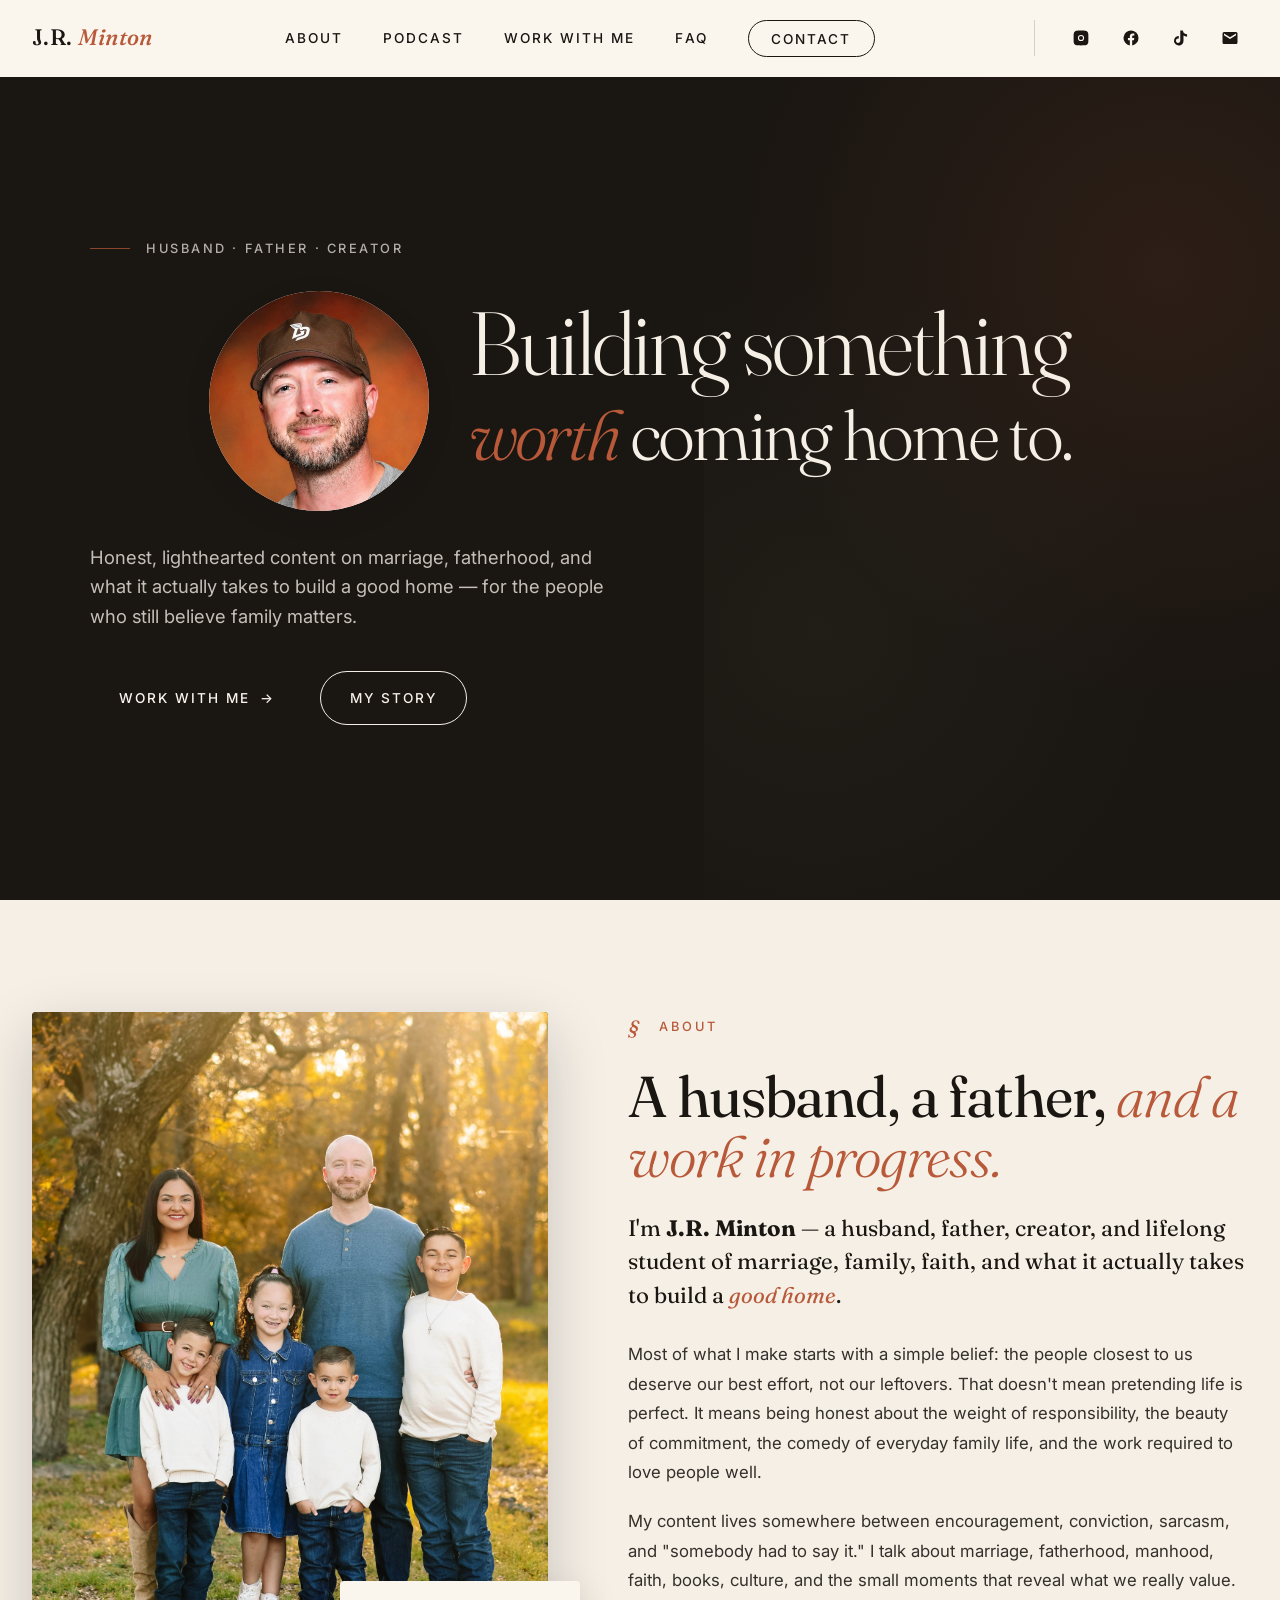
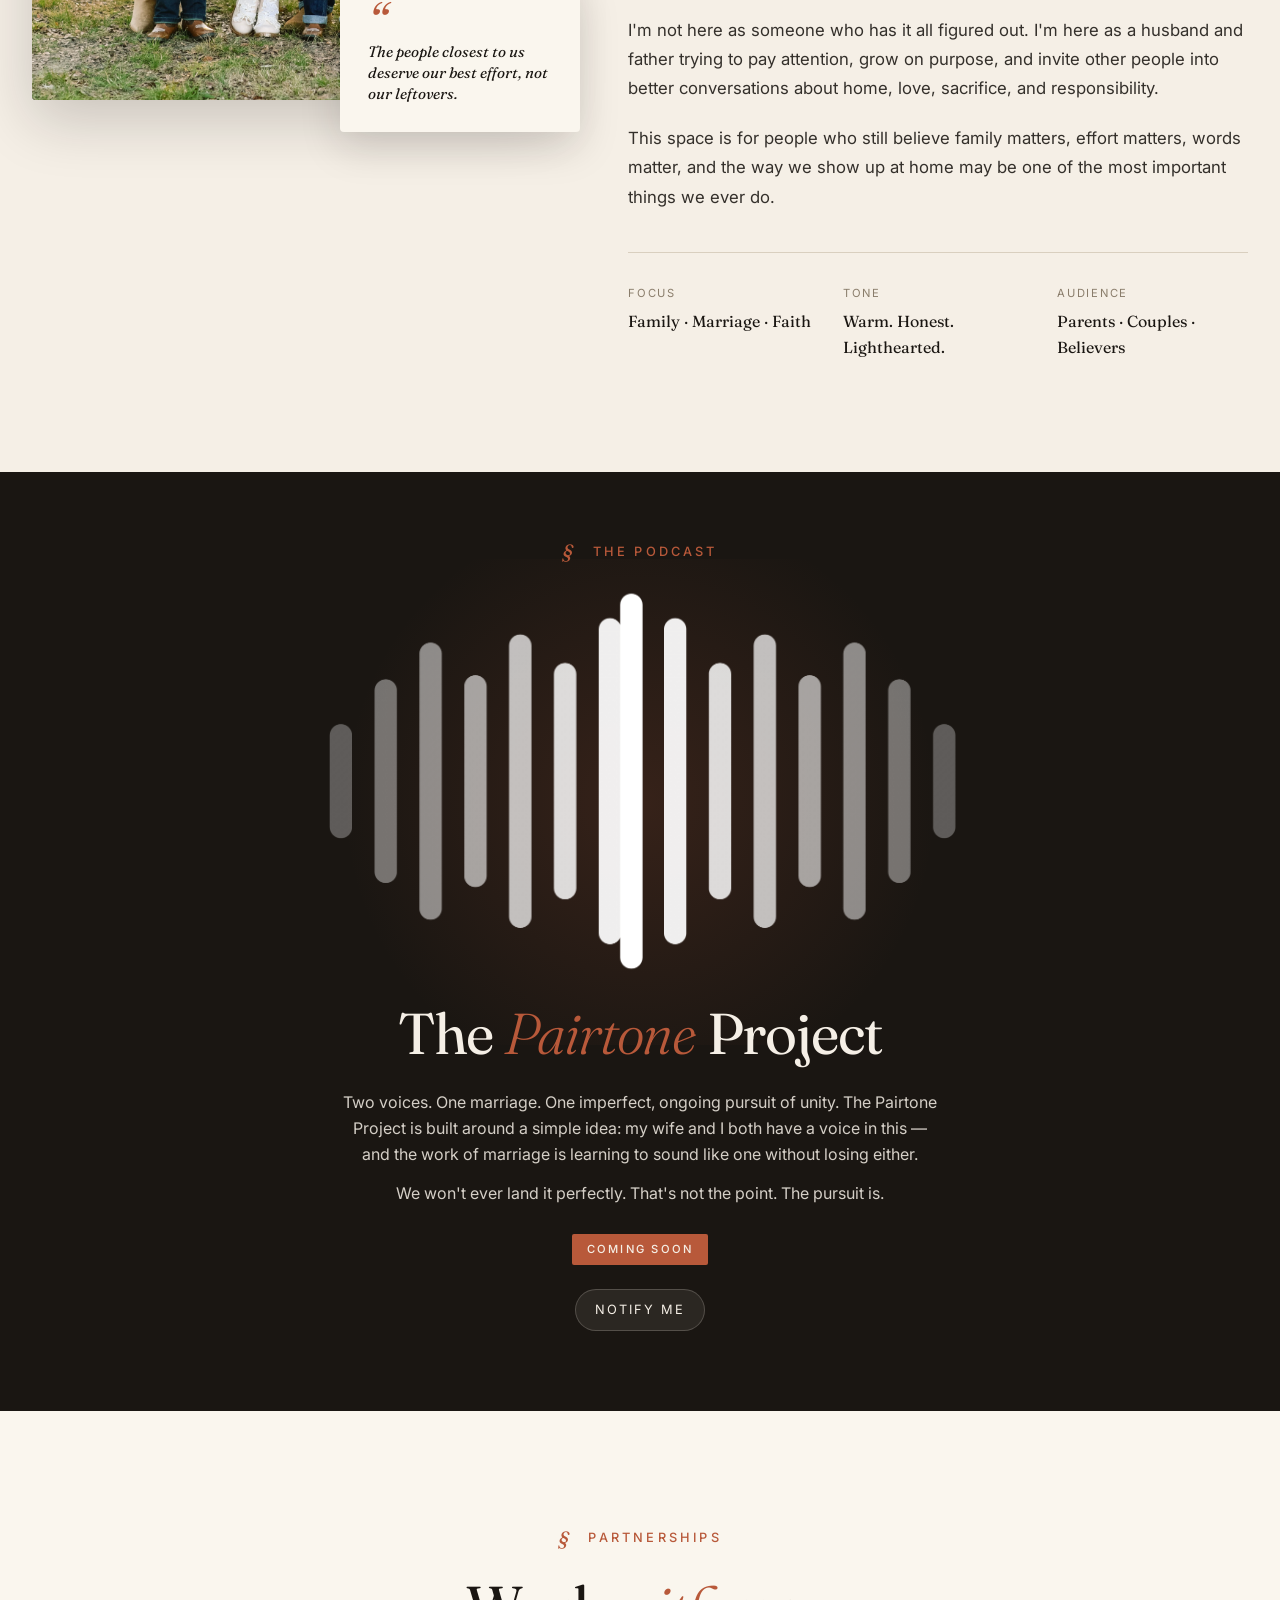
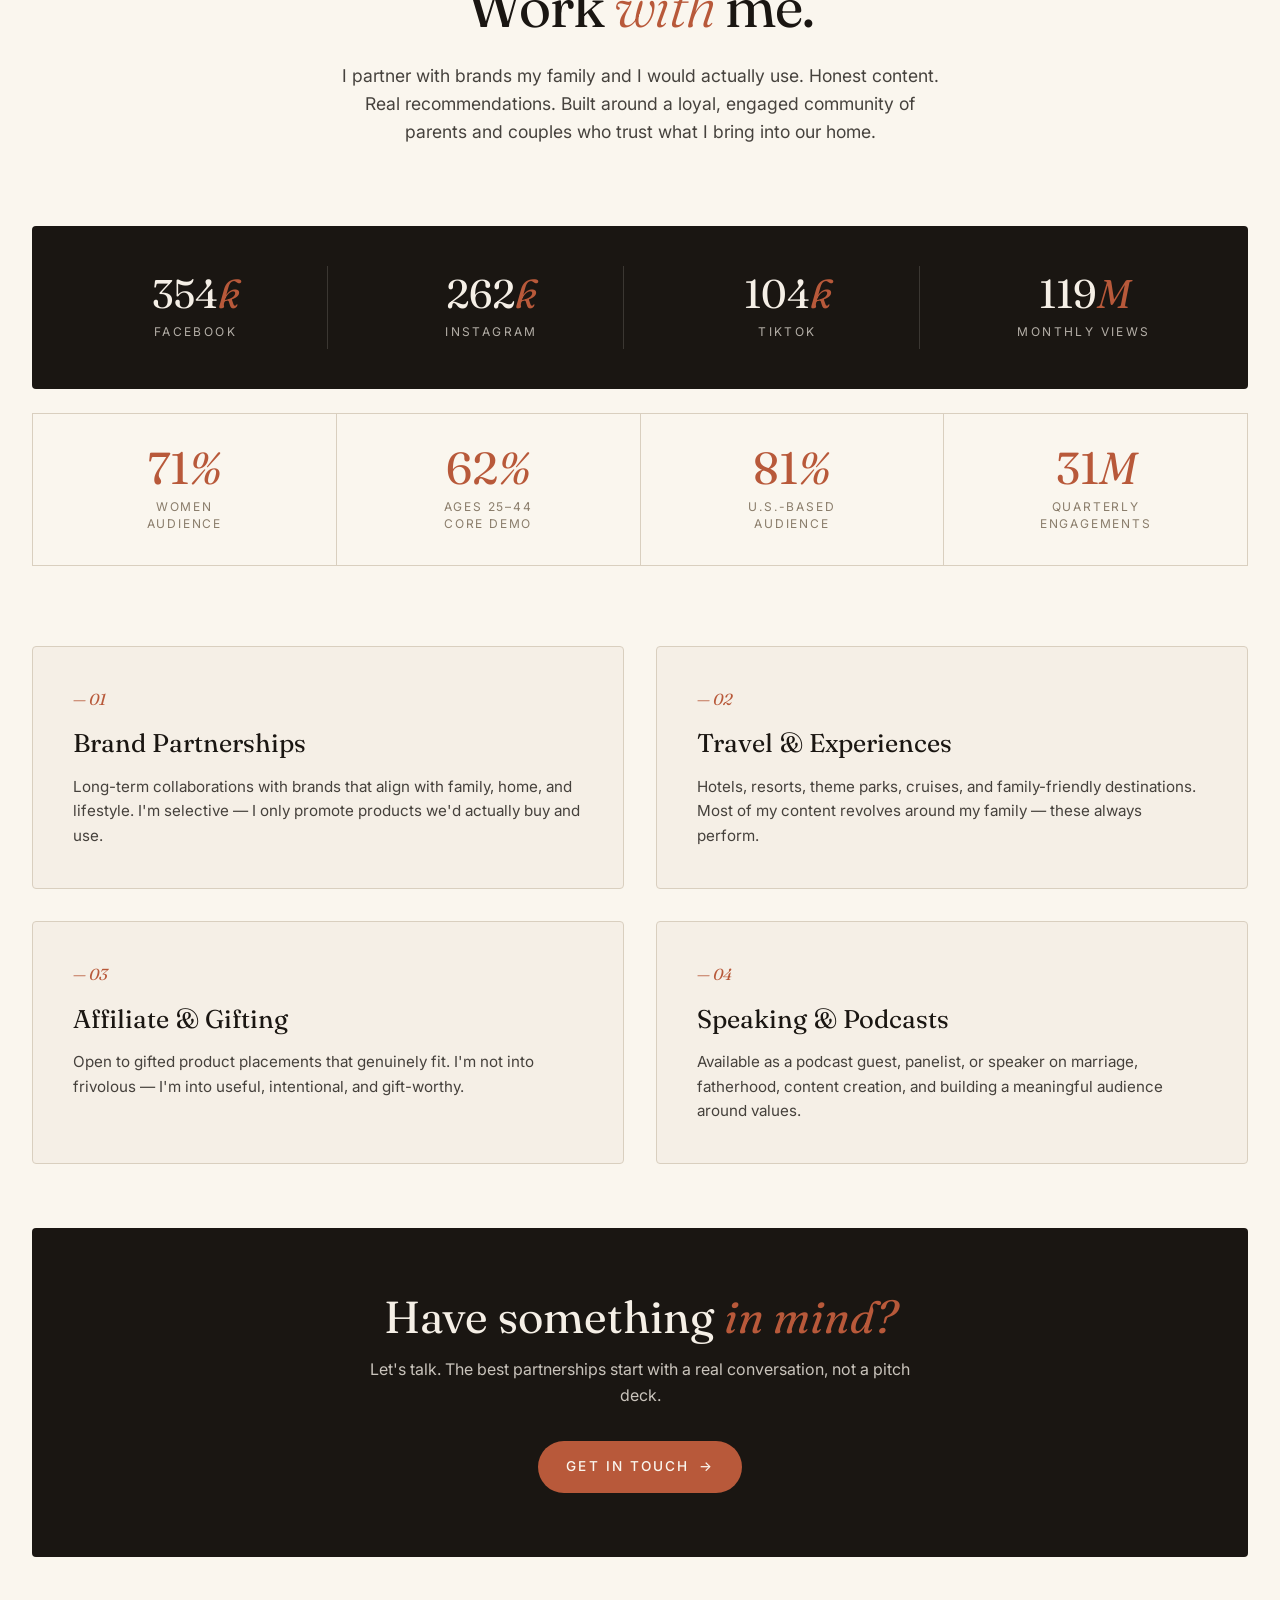
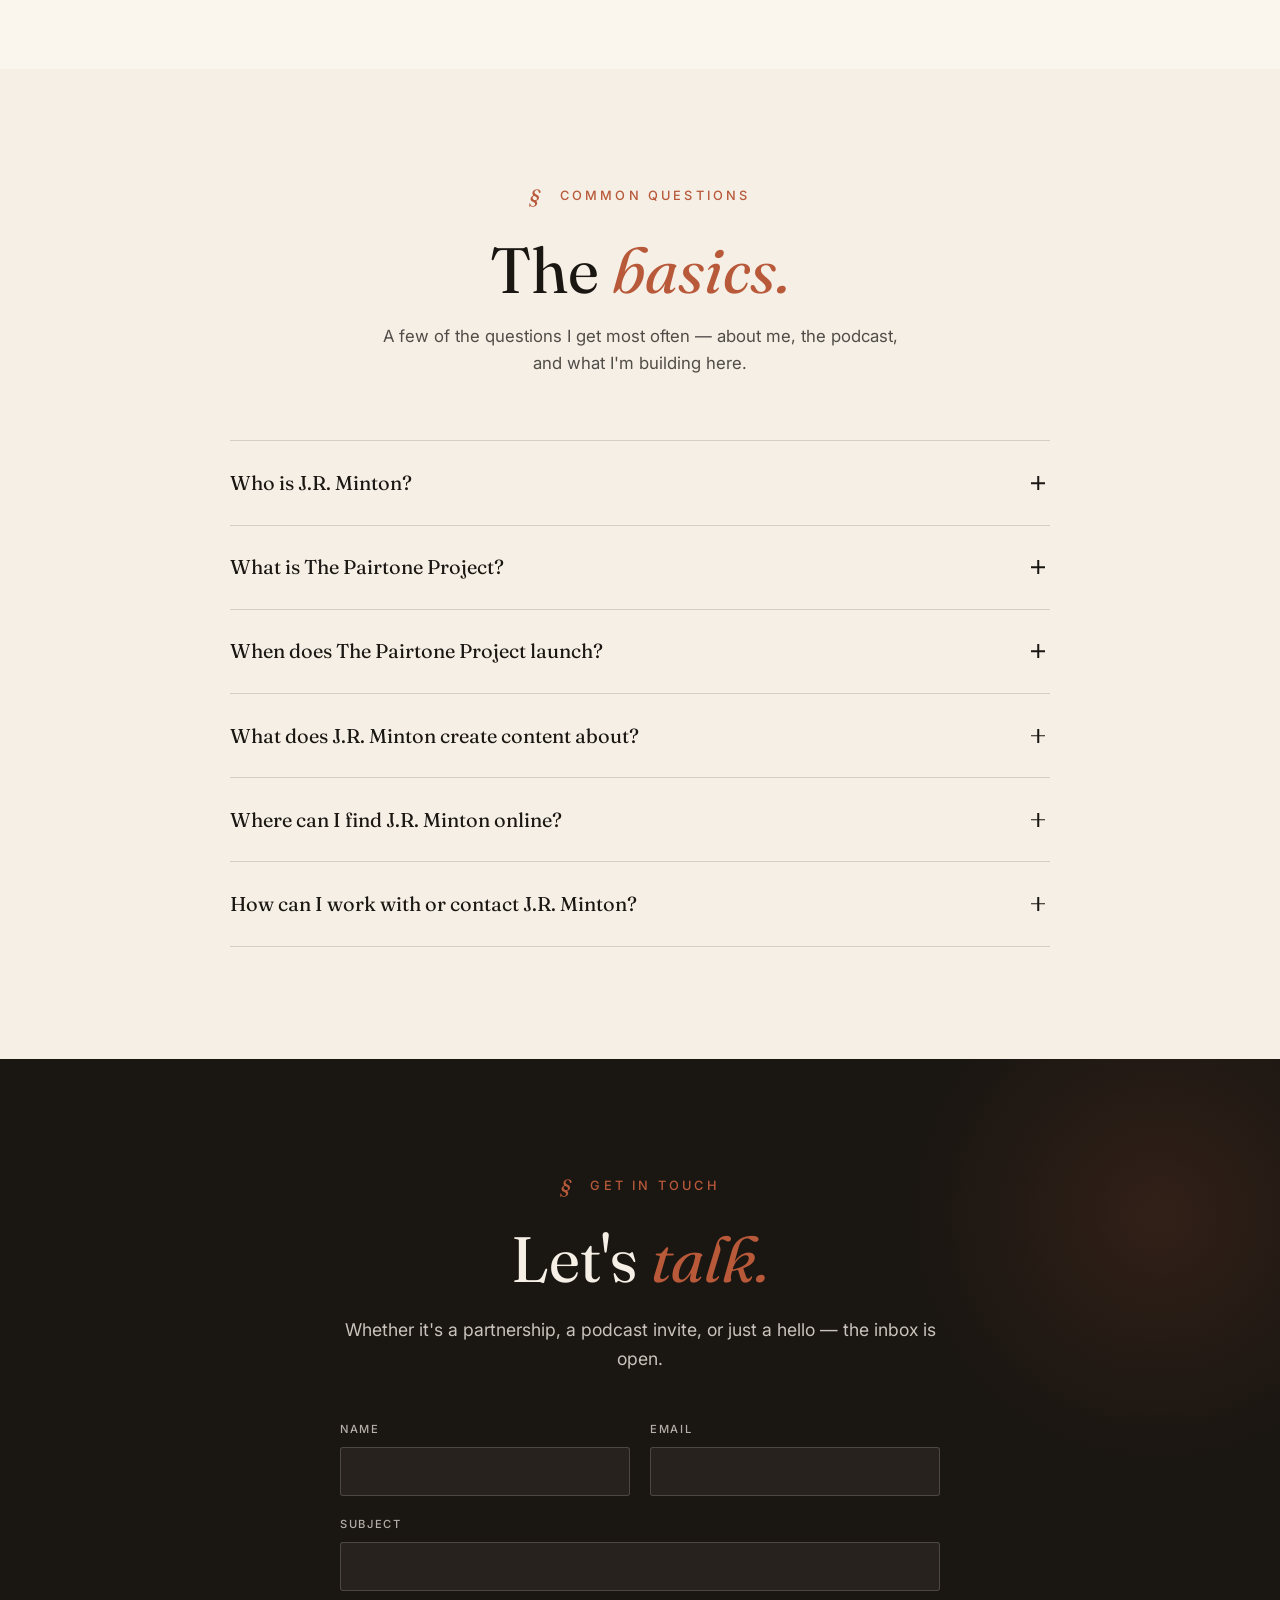
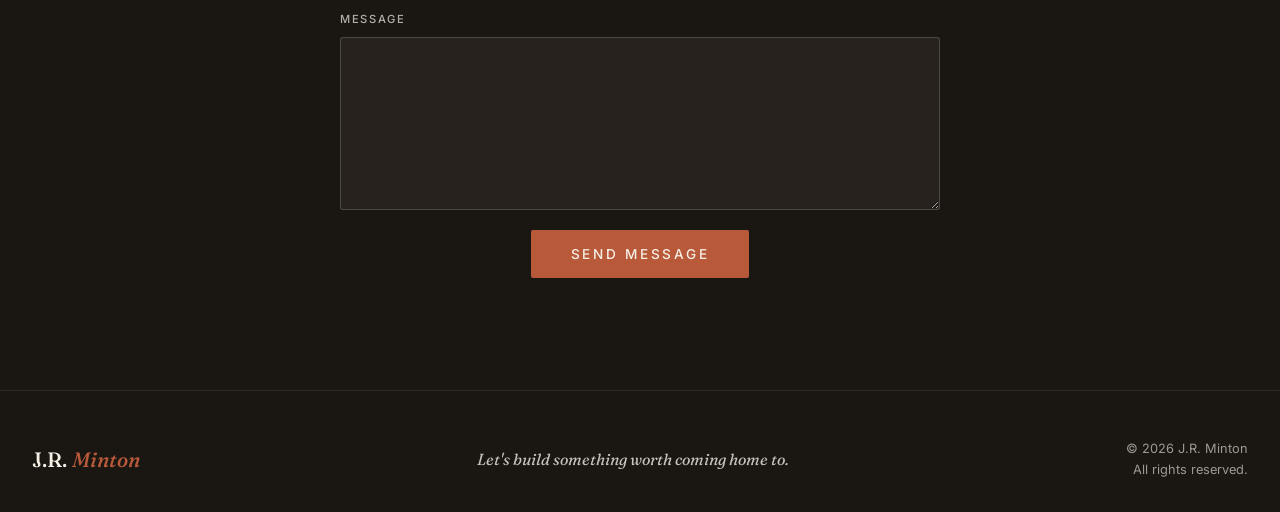
==== index.html @ c73af913 "Add files via upload" ====
<!DOCTYPE html>
<html lang="en">
<head>
<meta charset="UTF-8" />
<meta name="viewport" content="width=device-width, initial-scale=1.0" />

<!-- ============== PRIMARY SEO ============== -->
<title>J.R. Minton — Husband, Father, Creator | Family, Marriage & Faith Content</title>
<meta name="description" content="J.R. Minton is a husband, father, and creator sharing content on marriage, family, and faith — and what it actually takes to build a good home. Home of The Pairtone Project podcast." />
<meta name="author" content="J.R. Minton" />
<meta name="robots" content="index, follow, max-image-preview:large" />
<link rel="canonical" href="https://jrminton.com/" />
<meta name="theme-color" content="#1a1612" />
<meta name="google-site-verification" content="AZuQV0XvzF9SCFKVDtsC4ckSCyFJ346GF7r8UJMQPl4" />

<!-- ============== OPEN GRAPH (Facebook, LinkedIn, iMessage previews) ============== -->
<meta property="og:type" content="website" />
<meta property="og:site_name" content="J.R. Minton" />
<meta property="og:title" content="J.R. Minton — Husband, Father, Creator" />
<meta property="og:description" content="Husband, father, creator. Content on marriage, family, faith — and what it actually takes to build a good home. Home of The Pairtone Project." />
<meta property="og:url" content="https://jrminton.com/" />
<meta property="og:image" content="https://jrminton.com/jr-minton.jpg" />
<meta property="og:image:alt" content="Portrait of J.R. Minton" />
<meta property="og:locale" content="en_US" />

<!-- ============== TWITTER / X CARD ============== -->
<meta name="twitter:card" content="summary_large_image" />
<meta name="twitter:title" content="J.R. Minton — Husband, Father, Creator" />
<meta name="twitter:description" content="Husband, father, creator. Content on marriage, family, faith — and what it actually takes to build a good home." />
<meta name="twitter:image" content="https://jrminton.com/jr-minton.jpg" />
<meta name="twitter:image:alt" content="Portrait of J.R. Minton" />

<!-- ============== FAVICON ============== -->
<link rel="icon" type="image/x-icon" href="/favicon.ico" />
<link rel="icon" type="image/svg+xml" href="/favicon.svg" />
<link rel="icon" type="image/png" sizes="96x96" href="/favicon-96x96.png" />
<link rel="apple-touch-icon" sizes="180x180" href="/apple-touch-icon.png" />
<link rel="manifest" href="/site.webmanifest" />

<!-- ============== STRUCTURED DATA (JSON-LD) ============== -->
<!-- Helps Google, ChatGPT, Perplexity, and other AI engines understand who you are -->
<script type="application/ld+json">
{
  "@context": "https://schema.org",
  "@graph": [
    {
      "@type": "Person",
      "@id": "https://jrminton.com/#person",
      "name": "J.R. Minton",
      "alternateName": "JR Minton",
      "url": "https://jrminton.com/",
      "image": "https://jrminton.com/jr-minton.jpg",
      "jobTitle": "Content Creator and Podcast Host",
      "description": "Husband, father, and creator producing content on marriage, family, and faith. Host of The Pairtone Project podcast.",
      "knowsAbout": ["Marriage", "Fatherhood", "Family", "Faith", "Content Creation", "Parenting"],
      "sameAs": [
        "https://www.instagram.com/minton__jr",
        "https://www.facebook.com/share/1GjVgejUcX/",
        "https://www.tiktok.com/@minton__jr",
        "https://mintonjr.substack.com"
      ]
    },
    {
      "@type": "WebSite",
      "@id": "https://jrminton.com/#website",
      "url": "https://jrminton.com/",
      "name": "J.R. Minton",
      "description": "Official site of J.R. Minton — husband, father, creator.",
      "publisher": { "@id": "https://jrminton.com/#person" },
      "inLanguage": "en-US"
    },
    {
      "@type": "PodcastSeries",
      "@id": "https://jrminton.com/#pairtone",
      "name": "The Pairtone Project",
      "description": "A podcast on marriage, fatherhood, and building a meaningful life — hosted by J.R. Minton.",
      "url": "https://jrminton.com/#podcast",
      "image": "https://jrminton.com/pairtone-project.png",
      "author": { "@id": "https://jrminton.com/#person" },
      "inLanguage": "en-US"
    },
    {
      "@type": "FAQPage",
      "@id": "https://jrminton.com/#faq",
      "mainEntity": [
        {
          "@type": "Question",
          "name": "Who is J.R. Minton?",
          "acceptedAnswer": {
            "@type": "Answer",
            "text": "J.R. Minton is a husband, father, and content creator. His work centers on marriage, fatherhood, faith, and what it actually takes to build a meaningful home life. He shares writing and content across Instagram, Facebook, TikTok, and his Substack newsletter, and is the host of the upcoming podcast The Pairtone Project."
          }
        },
        {
          "@type": "Question",
          "name": "What is The Pairtone Project?",
          "acceptedAnswer": {
            "@type": "Answer",
            "text": "The Pairtone Project is a podcast hosted by J.R. Minton and his wife. It's built around a simple idea: marriage is two voices learning to sound like one without losing either. The show explores marriage, parenting, faith, and the ongoing work of building a life together — honestly, and without pretending anyone has it figured out."
          }
        },
        {
          "@type": "Question",
          "name": "When does The Pairtone Project launch?",
          "acceptedAnswer": {
            "@type": "Answer",
            "text": "The Pairtone Project is launching soon. Recording begins once production setup is complete, and first episodes are expected within the coming weeks. To get notified the moment it goes live, subscribe at mintonjr.substack.com."
          }
        },
        {
          "@type": "Question",
          "name": "What does J.R. Minton create content about?",
          "acceptedAnswer": {
            "@type": "Answer",
            "text": "J.R.'s content covers marriage, fatherhood, faith, and family — with a particular focus on what it actually takes to build a meaningful home. The audience is primarily husbands and fathers, though the work resonates broadly with anyone invested in strong family life. The tone is grounded, honest, and skeptical of easy answers."
          }
        },
        {
          "@type": "Question",
          "name": "Where can I find J.R. Minton online?",
          "acceptedAnswer": {
            "@type": "Answer",
            "text": "J.R. is on Instagram, TikTok, and Facebook as @minton__jr, and writes on Substack at mintonjr.substack.com. The home base for everything is jrminton.com."
          }
        },
        {
          "@type": "Question",
          "name": "How can I work with or contact J.R. Minton?",
          "acceptedAnswer": {
            "@type": "Answer",
            "text": "For partnerships, podcast invites, brand collaborations, or general inquiries, the contact form on jrminton.com is the best way in. J.R. partners with brands his family would actually use — honest content, real recommendations, built around a community of parents and couples."
          }
        }
      ]
    }
  ]
}
</script>

<link rel="preconnect" href="https://fonts.googleapis.com">
<link rel="preconnect" href="https://fonts.gstatic.com" crossorigin>
<link href="https://fonts.googleapis.com/css2?family=Fraunces:ital,opsz,wght@0,9..144,300;0,9..144,400;0,9..144,500;0,9..144,600;0,9..144,700;1,9..144,400;1,9..144,500&family=Inter:wght@300;400;500;600&display=swap" rel="stylesheet">
<style>
  :root {
    --ink: #1a1612;
    --cream: #f5efe6;
    --paper: #faf6ee;
    --terracotta: #b8593a;
    --terracotta-deep: #8f4128;
    --sage: #6b7a5a;
    --warm-gray: #8a7d6b;
    --rule: #d9cfbf;
  }

  * { margin: 0; padding: 0; box-sizing: border-box; }

  html { scroll-behavior: smooth; }

  body {
    background: var(--paper);
    color: var(--ink);
    font-family: 'Inter', sans-serif;
    font-weight: 400;
    line-height: 1.6;
    -webkit-font-smoothing: antialiased;
    overflow-x: hidden;
  }

  .display { font-family: 'Fraunces', serif; font-weight: 400; letter-spacing: -0.02em; }
  .display-italic { font-family: 'Fraunces', serif; font-style: italic; font-weight: 400; }

  /* ================ NAV ================ */
  nav {
    position: fixed;
    top: 0; left: 0; right: 0;
    z-index: 100;
    padding: 1.25rem 2rem;
    background: var(--paper);
    border-bottom: 1px solid transparent;
    transition: border-color 0.3s ease;
  }
  nav.scrolled { border-bottom-color: var(--rule); }

  .nav-inner {
    max-width: 1400px;
    margin: 0 auto;
    display: flex;
    justify-content: space-between;
    align-items: center;
  }

  .nav-logo {
    font-family: 'Fraunces', serif;
    font-size: 1.4rem;
    font-weight: 500;
    letter-spacing: 0.02em;
    color: var(--ink);
    text-decoration: none;
  }
  .nav-logo span { font-style: italic; color: var(--terracotta); }

  .nav-links {
    display: flex;
    gap: 2.5rem;
    list-style: none;
    align-items: center;
  }
  .nav-links a {
    font-size: 0.85rem;
    text-transform: uppercase;
    letter-spacing: 0.15em;
    color: var(--ink);
    text-decoration: none;
    transition: color 0.2s ease;
    font-weight: 500;
  }
  .nav-links a:hover { color: var(--terracotta); }

  .nav-cta {
    padding: 0.6rem 1.4rem;
    border: 1px solid var(--ink);
    border-radius: 999px;
    transition: all 0.2s ease;
  }
  .nav-cta:hover {
    background: var(--ink);
    color: var(--paper) !important;
  }

  .menu-toggle {
    display: none;
    background: none;
    border: none;
    cursor: pointer;
    color: var(--ink);
    font-size: 1.5rem;
  }

  /* ================ NAV SOCIALS ================ */
  .nav-socials {
    display: flex;
    align-items: center;
    gap: 0.85rem;
    margin-left: 1.75rem;
    padding-left: 1.75rem;
    border-left: 1px solid var(--rule);
  }
  .nav-social {
    display: inline-flex;
    align-items: center;
    justify-content: center;
    width: 36px;
    height: 36px;
    border-radius: 50%;
    color: var(--ink);
    transition: all 0.2s ease;
    text-decoration: none;
  }
  .nav-social:hover {
    background: var(--terracotta);
    color: var(--paper);
    transform: translateY(-1px);
  }
  .nav-social svg {
    width: 18px;
    height: 18px;
    fill: currentColor;
  }

  /* ================ HERO ================ */
  .hero {
    min-height: 100vh;
    padding: 8rem 2rem 4rem;
    display: flex;
    align-items: center;
    position: relative;
    overflow: hidden;
    background: var(--ink);
    color: var(--cream);
  }

  .hero::before {
    content: '';
    position: absolute;
    top: 0; right: 0;
    width: 45%;
    height: 100%;
    background:
      radial-gradient(circle at 80% 30%, rgba(184, 89, 58, 0.12) 0%, transparent 55%),
      radial-gradient(circle at 20% 70%, rgba(107, 122, 90, 0.08) 0%, transparent 45%);
    pointer-events: none;
  }

  .hero-inner {
    max-width: 1100px;
    margin: 0 auto;
    width: 100%;
    position: relative;
    z-index: 1;
  }

  .hero-headline-row {
    display: flex;
    align-items: center;
    justify-content: center;
    gap: 2.5rem;
    margin-bottom: 2rem;
    flex-wrap: wrap;
  }
  .hero-headline-row h1 {
    margin-bottom: 0;
    min-width: 0;
  }

  .hero-eyebrow {
    display: flex;
    align-items: center;
    gap: 1rem;
    margin-bottom: 2rem;
    font-size: 0.8rem;
    letter-spacing: 0.2em;
    text-transform: uppercase;
    color: var(--warm-gray);
    font-weight: 500;
  }
  .hero-eyebrow::before {
    content: '';
    width: 40px;
    height: 1px;
    background: var(--terracotta);
  }
  .hero .hero-eyebrow {
    color: var(--cream);
    opacity: 0.7;
  }

  .hero h1 {
    font-family: 'Fraunces', serif;
    font-size: clamp(3rem, 7vw, 6.5rem);
    line-height: 0.95;
    letter-spacing: -0.03em;
    margin-bottom: 2rem;
    font-weight: 300;
    color: var(--cream);
  }
  .hero h1 .italic {
    font-style: italic;
    color: var(--terracotta);
    font-weight: 300;
  }
  .hero h1 .headline-line-2 {
    font-size: 0.78em;
    display: inline-block;
    white-space: nowrap;
  }

  .hero-tagline {
    font-size: 1.15rem;
    line-height: 1.6;
    color: var(--cream);
    opacity: 0.78;
    max-width: 520px;
    margin-bottom: 2.5rem;
  }

  .hero-cta-group {
    display: flex;
    gap: 1rem;
    flex-wrap: wrap;
  }

  .btn {
    display: inline-flex;
    align-items: center;
    gap: 0.6rem;
    padding: 0.95rem 1.8rem;
    font-size: 0.85rem;
    text-transform: uppercase;
    letter-spacing: 0.15em;
    text-decoration: none;
    font-weight: 500;
    transition: all 0.25s ease;
    cursor: pointer;
    border: none;
    font-family: 'Inter', sans-serif;
  }
  .btn-primary {
    background: var(--ink);
    color: var(--paper);
    border-radius: 999px;
  }
  .btn-primary:hover {
    background: var(--terracotta);
    transform: translateY(-2px);
  }
  .btn-secondary {
    background: var(--cream);
    color: var(--ink);
    border: 1.5px solid var(--ink);
    border-radius: 999px;
  }
  .btn-secondary:hover {
    background: var(--ink);
    color: var(--paper);
  }
  .hero .btn-secondary {
    background: transparent;
    color: var(--cream);
    border-color: var(--cream);
  }
  .hero .btn-secondary:hover {
    background: var(--cream);
    color: var(--ink);
  }
  .btn-arrow { transition: transform 0.25s ease; }
  .btn:hover .btn-arrow { transform: translateX(4px); }

  .hero-portrait {
    width: 220px;
    height: 220px;
    flex-shrink: 0;
    border-radius: 50%;
    overflow: hidden;
    box-shadow: 0 8px 24px rgba(26, 22, 18, 0.15);
    background: var(--cream);
  }

  .hero-portrait img {
    width: 100%;
    height: 100%;
    object-fit: cover;
    object-position: center top;
    display: block;
  }

  .portrait-badge {
    position: absolute;
    bottom: -1.5rem;
    left: -1.5rem;
    background: var(--cream);
    padding: 1.25rem 1.5rem;
    border-radius: 4px;
    box-shadow: 0 10px 40px rgba(26, 22, 18, 0.12);
    z-index: 2;
  }
  .portrait-badge-num {
    font-family: 'Fraunces', serif;
    font-size: 2rem;
    line-height: 1;
    color: var(--terracotta);
    font-weight: 500;
  }
  .portrait-badge-label {
    font-size: 0.7rem;
    text-transform: uppercase;
    letter-spacing: 0.15em;
    color: var(--warm-gray);
    margin-top: 0.4rem;
  }

  /* ================ SOCIAL STRIP ================ */
  .social-strip {
    background: var(--ink);
    color: var(--cream);
    padding: 3rem 2rem;
    overflow: hidden;
  }
  /* Inline variant — sits inside another section with rounded corners and tight margins */
  .social-strip-inline {
    border-radius: 4px;
    padding: 2.5rem 2rem;
    margin-bottom: 1.5rem;
  }
  .social-strip-inner {
    max-width: 1400px;
    margin: 0 auto;
    display: grid;
    grid-template-columns: repeat(4, 1fr);
    gap: 2rem;
  }
  .social-stat {
    text-align: center;
    border-right: 1px solid rgba(245, 239, 230, 0.15);
    padding: 0.5rem 0;
  }
  .social-stat:last-child { border-right: none; }
  .social-stat-num {
    font-family: 'Fraunces', serif;
    font-size: 2.5rem;
    line-height: 1;
    margin-bottom: 0.5rem;
    font-weight: 400;
  }
  .social-stat-num .italic { font-style: italic; color: var(--terracotta); }
  .social-stat-label {
    font-size: 0.75rem;
    text-transform: uppercase;
    letter-spacing: 0.2em;
    opacity: 0.7;
  }

  /* ================ SECTION SHARED ================ */
  section {
    padding: 7rem 2rem;
    position: relative;
  }
  .section-inner {
    max-width: 1400px;
    margin: 0 auto;
  }

  .section-label {
    font-size: 0.8rem;
    letter-spacing: 0.25em;
    text-transform: uppercase;
    color: var(--terracotta);
    margin-bottom: 1.5rem;
    font-weight: 500;
    display: flex;
    align-items: center;
    gap: 1rem;
  }
  .section-label::before {
    content: '§';
    font-family: 'Fraunces', serif;
    font-size: 1.2rem;
    font-style: italic;
  }

  .section-title {
    font-family: 'Fraunces', serif;
    font-size: clamp(2.2rem, 4.5vw, 4rem);
    line-height: 1.05;
    letter-spacing: -0.02em;
    margin-bottom: 1.5rem;
    font-weight: 400;
  }
  .section-title .italic { font-style: italic; color: var(--terracotta); font-weight: 300; }

  /* ================ ABOUT ================ */
  .about {
    background: var(--cream);
  }
  .about-grid {
    display: grid;
    grid-template-columns: 1fr 1.2fr;
    gap: 5rem;
    align-items: start;
  }
  .about-image-stack {
    position: relative;
    aspect-ratio: 3/4;
  }
  .about-image-main {
    position: absolute;
    inset: 0;
    background: linear-gradient(135deg, #3d342a 0%, #1a1612 100%);
    border-radius: 4px;
    box-shadow: 0 20px 60px rgba(26, 22, 18, 0.2);
    overflow: hidden;
  }
  .about-image-main img {
    width: 100%;
    height: 100%;
    object-fit: cover;
    object-position: center;
    display: block;
  }
  .about-quote-card {
    position: absolute;
    bottom: -2rem;
    right: -2rem;
    background: var(--paper);
    padding: 1.75rem;
    max-width: 240px;
    border-radius: 4px;
    box-shadow: 0 15px 40px rgba(26, 22, 18, 0.15);
  }
  .about-quote-card .quote-mark {
    font-family: 'Fraunces', serif;
    font-style: italic;
    font-size: 3rem;
    line-height: 0.5;
    color: var(--terracotta);
    margin-bottom: 0.5rem;
    display: block;
  }
  .about-quote-card p {
    font-family: 'Fraunces', serif;
    font-style: italic;
    font-size: 0.95rem;
    line-height: 1.4;
    color: var(--ink);
  }

  .about-content p {
    margin-bottom: 1.25rem;
    font-size: 1.05rem;
    line-height: 1.75;
    color: var(--ink);
    opacity: 0.88;
  }
  .about-content p:first-of-type {
    font-family: 'Fraunces', serif;
    font-size: 1.4rem;
    line-height: 1.5;
    color: var(--ink);
    opacity: 1;
    margin-bottom: 1.75rem;
  }
  .about-content p:first-of-type .italic {
    font-style: italic;
    color: var(--terracotta);
  }

  .about-meta {
    margin-top: 2.5rem;
    padding-top: 2rem;
    border-top: 1px solid var(--rule);
    display: grid;
    grid-template-columns: repeat(3, 1fr);
    gap: 1.5rem;
  }
  .about-meta-item {
    font-size: 0.85rem;
  }
  .about-meta-label {
    text-transform: uppercase;
    letter-spacing: 0.15em;
    color: var(--warm-gray);
    margin-bottom: 0.4rem;
    font-size: 0.7rem;
  }
  .about-meta-value {
    font-family: 'Fraunces', serif;
    font-size: 1rem;
  }

  /* ================ PODCAST ================ */
  .podcast {
    background: var(--ink);
    color: var(--cream);
    overflow: hidden;
    position: relative;
    /* Override global section padding — handle our own spacing */
    padding: 4rem 2rem 5rem;
  }

  .podcast-stack {
    max-width: 760px;
    width: 100%;
    margin: 0 auto;
    text-align: center;
    position: relative;
    display: flex;
    flex-direction: column;
    align-items: center;
  }
  .podcast .section-label {
    color: var(--terracotta);
    justify-content: center;
    margin-bottom: 2rem;
  }

  /* The wave - scales based on scroll progress.
     transform-origin: center bottom means it shrinks UPWARD from its
     bottom edge, leaving the title position untouched.
     margin-top (set by JS, becomes negative) pulls the shrinking wave
     up toward the label, closing the empty space above it. */
  .podcast-wave {
    position: relative;
    width: 100%;
    max-width: 720px;
    aspect-ratio: 16/9;
    display: flex;
    align-items: center;
    justify-content: center;
    transform: scale(var(--wave-scale, 1));
    transform-origin: center bottom;
    margin-top: var(--wave-margin-top, 0rem);
  }
  .podcast-wave-glow {
    position: absolute;
    inset: -10%;
    background: radial-gradient(circle at center, rgba(184, 89, 58, 0.18) 0%, transparent 60%);
    pointer-events: none;
    opacity: var(--glow-opacity, 1);
  }
  .podcast-wave img {
    width: 100%;
    height: auto;
    filter: brightness(0) invert(1);
    position: relative;
    z-index: 1;
    animation: wave-pulse 4s ease-in-out infinite;
  }

  @keyframes wave-pulse {
    0%, 100% { opacity: 0.85; transform: scale(1); }
    50% { opacity: 1; transform: scale(1.02); }
  }

  /* Content that fades in as user scrolls */
  .podcast-content {
    opacity: var(--content-opacity, 0);
    transform: translateY(var(--content-translate, 30px));
    transition: opacity 0.3s ease, transform 0.3s ease;
    width: 100%;
  }

  .podcast-title {
    font-family: 'Fraunces', serif;
    font-size: clamp(2.2rem, 4.5vw, 4rem);
    line-height: 1.05;
    letter-spacing: -0.02em;
    margin-bottom: 1.5rem;
    font-weight: 400;
    color: var(--cream);
  }
  .podcast-title .italic {
    font-style: italic;
    color: var(--terracotta);
    font-weight: 300;
  }

  .podcast-description {
    font-size: 1rem;
    line-height: 1.65;
    color: var(--cream);
    opacity: 0.85;
    margin-bottom: 0.75rem;
    max-width: 600px;
    margin-left: auto;
    margin-right: auto;
  }
  .podcast-description:last-of-type {
    margin-bottom: 1.75rem;
  }

  .podcast-coming-soon {
    display: inline-block;
    margin-bottom: 1.5rem;
    padding: 0.4rem 0.9rem;
    background: var(--terracotta);
    color: var(--cream);
    font-size: 0.7rem;
    text-transform: uppercase;
    letter-spacing: 0.2em;
    border-radius: 2px;
    font-weight: 500;
  }

  .podcast-platforms {
    display: flex;
    flex-wrap: wrap;
    gap: 0.75rem;
    justify-content: center;
  }
  .platform-pill {
    padding: 0.6rem 1.2rem;
    background: rgba(245, 239, 230, 0.08);
    border: 1px solid rgba(245, 239, 230, 0.2);
    border-radius: 999px;
    font-size: 0.8rem;
    text-transform: uppercase;
    letter-spacing: 0.15em;
    color: var(--cream);
    text-decoration: none;
    transition: all 0.2s ease;
  }
  .platform-pill:hover {
    background: var(--terracotta);
    border-color: var(--terracotta);
  }

  /* ================ WORK WITH ME ================ */
  .work {
    background: var(--paper);
  }
  .work-header {
    text-align: center;
    max-width: 720px;
    margin: 0 auto 5rem;
  }
  .work-header .section-label { justify-content: center; }
  .work-subtitle {
    font-size: 1.1rem;
    line-height: 1.6;
    color: var(--ink);
    opacity: 0.8;
    max-width: 600px;
    margin: 1.5rem auto 0;
  }

  .demographics {
    display: grid;
    grid-template-columns: repeat(4, 1fr);
    gap: 1px;
    background: var(--rule);
    margin-bottom: 5rem;
    border: 1px solid var(--rule);
  }
  .demo-card {
    background: var(--paper);
    padding: 2rem 1.5rem;
    text-align: center;
    min-width: 0;
    overflow: hidden;
  }
  .demo-num {
    font-family: 'Fraunces', serif;
    font-size: 2.8rem;
    line-height: 1;
    color: var(--terracotta);
    margin-bottom: 0.5rem;
    font-weight: 400;
  }
  .demo-num .italic { font-style: italic; }
  .demo-label {
    font-size: 0.75rem;
    text-transform: uppercase;
    letter-spacing: 0.15em;
    color: var(--warm-gray);
    line-height: 1.4;
  }

  .work-categories {
    display: grid;
    grid-template-columns: repeat(2, 1fr);
    gap: 2rem;
    margin-bottom: 4rem;
  }
  .category-card {
    background: var(--cream);
    padding: 2.5rem;
    border-radius: 4px;
    border: 1px solid var(--rule);
    transition: all 0.3s ease;
  }
  .category-card:hover {
    border-color: var(--terracotta);
    transform: translateY(-3px);
  }
  .category-num {
    font-family: 'Fraunces', serif;
    font-style: italic;
    font-size: 1rem;
    color: var(--terracotta);
    margin-bottom: 1rem;
  }
  .category-title {
    font-family: 'Fraunces', serif;
    font-size: 1.6rem;
    margin-bottom: 1rem;
    line-height: 1.2;
  }
  .category-desc {
    font-size: 0.95rem;
    line-height: 1.6;
    opacity: 0.8;
  }

  .work-cta-block {
    background: var(--ink);
    color: var(--cream);
    padding: 4rem 3rem;
    border-radius: 4px;
    text-align: center;
  }
  .work-cta-block h3 {
    font-family: 'Fraunces', serif;
    font-size: clamp(1.8rem, 3.5vw, 2.8rem);
    line-height: 1.1;
    margin-bottom: 1rem;
    font-weight: 400;
  }
  .work-cta-block h3 .italic { font-style: italic; color: var(--terracotta); }
  .work-cta-block p {
    opacity: 0.8;
    margin-bottom: 2rem;
    max-width: 540px;
    margin-left: auto;
    margin-right: auto;
  }
  .work-cta-block .btn-primary {
    background: var(--terracotta);
  }
  .work-cta-block .btn-primary:hover {
    background: var(--cream);
    color: var(--ink);
  }

  /* ================ PARTNERS ================ */
  .partners {
    background: var(--cream);
    padding: 5rem 2rem;
  }
  .partners-inner {
    max-width: 1400px;
    margin: 0 auto;
    text-align: center;
  }
  .partners-eyebrow {
    font-size: 0.75rem;
    letter-spacing: 0.25em;
    text-transform: uppercase;
    color: var(--warm-gray);
    margin-bottom: 2rem;
  }
  .partners-list {
    display: flex;
    justify-content: center;
    align-items: center;
    flex-wrap: wrap;
    gap: 3rem;
  }
  .partner-name {
    font-family: 'Fraunces', serif;
    font-style: italic;
    font-size: 1.5rem;
    color: var(--ink);
    opacity: 0.5;
    transition: opacity 0.2s ease;
  }
  .partner-name:hover { opacity: 1; }
  .partner-name.active {
    color: var(--terracotta);
    opacity: 1;
    font-weight: 500;
  }

  /* ================ SHOP / FINDS ================ */
  .finds {
    background: var(--paper);
  }
  .finds-grid {
    display: grid;
    grid-template-columns: repeat(3, 1fr);
    gap: 2rem;
    margin-top: 4rem;
  }
  .find-card {
    background: var(--cream);
    border-radius: 4px;
    overflow: hidden;
    border: 1px solid var(--rule);
    transition: all 0.3s ease;
    cursor: pointer;
  }
  .find-card:hover {
    transform: translateY(-4px);
    box-shadow: 0 20px 40px rgba(26, 22, 18, 0.08);
  }
  .find-image {
    aspect-ratio: 4/3;
    background: linear-gradient(135deg, #3d342a, #1a1612);
    position: relative;
    overflow: hidden;
  }
  .find-image::after {
    content: 'PRODUCT IMAGE';
    position: absolute;
    top: 50%;
    left: 50%;
    transform: translate(-50%, -50%);
    color: rgba(245, 239, 230, 0.25);
    font-family: 'Fraunces', serif;
    font-style: italic;
    font-size: 0.95rem;
    letter-spacing: 0.1em;
  }
  .find-content {
    padding: 1.75rem;
  }
  .find-tag {
    font-size: 0.7rem;
    text-transform: uppercase;
    letter-spacing: 0.2em;
    color: var(--terracotta);
    margin-bottom: 0.75rem;
  }
  .find-title {
    font-family: 'Fraunces', serif;
    font-size: 1.3rem;
    margin-bottom: 0.5rem;
    line-height: 1.2;
  }
  .find-desc {
    font-size: 0.9rem;
    line-height: 1.5;
    opacity: 0.75;
    margin-bottom: 1rem;
  }
  .find-link {
    font-size: 0.8rem;
    text-transform: uppercase;
    letter-spacing: 0.15em;
    color: var(--ink);
    text-decoration: none;
    border-bottom: 1px solid var(--ink);
    padding-bottom: 2px;
    transition: color 0.2s ease;
  }
  .find-link:hover { color: var(--terracotta); border-color: var(--terracotta); }

  /* ================ FAQ ================ */
  .faq {
    background: var(--cream);
    color: var(--ink);
    padding: 7rem 2rem;
    position: relative;
  }
  .faq-inner {
    max-width: 820px;
    margin: 0 auto;
  }
  .faq-header {
    text-align: center;
    margin-bottom: 4rem;
  }
  .faq h2 {
    font-family: 'Fraunces', serif;
    font-size: clamp(2.5rem, 5vw, 4.5rem);
    line-height: 1.05;
    margin: 1rem 0 1.25rem;
    font-weight: 400;
  }
  .faq h2 .italic { font-style: italic; color: var(--terracotta); }
  .faq-sub {
    font-size: 1.05rem;
    opacity: 0.75;
    max-width: 540px;
    margin: 0 auto;
    line-height: 1.6;
  }
  .faq-list {
    border-top: 1px solid rgba(26, 22, 18, 0.15);
  }
  .faq-item {
    border-bottom: 1px solid rgba(26, 22, 18, 0.15);
  }
  .faq-item summary {
    list-style: none;
    cursor: pointer;
    padding: 1.6rem 0;
    font-family: 'Fraunces', serif;
    font-size: 1.25rem;
    font-weight: 400;
    color: var(--ink);
    display: flex;
    justify-content: space-between;
    align-items: center;
    gap: 1.5rem;
    transition: color 0.2s ease;
  }
  .faq-item summary::-webkit-details-marker { display: none; }
  .faq-item summary:hover { color: var(--terracotta); }
  .faq-icon {
    flex-shrink: 0;
    width: 24px;
    height: 24px;
    position: relative;
    transition: transform 0.3s ease;
  }
  .faq-icon::before,
  .faq-icon::after {
    content: '';
    position: absolute;
    background: currentColor;
    top: 50%;
    left: 50%;
    transition: transform 0.3s ease;
  }
  .faq-icon::before {
    width: 14px;
    height: 1.5px;
    transform: translate(-50%, -50%);
  }
  .faq-icon::after {
    width: 1.5px;
    height: 14px;
    transform: translate(-50%, -50%);
  }
  .faq-item[open] .faq-icon::after {
    transform: translate(-50%, -50%) rotate(90deg);
    opacity: 0;
  }
  .faq-answer {
    padding: 0 0 1.8rem;
    font-size: 1rem;
    line-height: 1.7;
    color: var(--ink);
    opacity: 0.85;
    max-width: 680px;
  }
  .faq-answer a {
    color: var(--terracotta);
    text-decoration: underline;
    text-underline-offset: 3px;
  }
  .faq-answer a:hover { color: var(--terracotta-deep); }

  /* ================ CONNECT ================ */
  .connect {
    background: var(--ink);
    color: var(--cream);
    padding: 7rem 2rem;
    position: relative;
    overflow: hidden;
  }
  .connect::before {
    content: '';
    position: absolute;
    top: -10%; right: -10%;
    width: 500px; height: 500px;
    background: radial-gradient(circle, rgba(184, 89, 58, 0.15), transparent 70%);
    border-radius: 50%;
    pointer-events: none;
  }
  .connect-inner {
    max-width: 1000px;
    margin: 0 auto;
    text-align: center;
    position: relative;
    z-index: 1;
  }
  .connect h2 {
    font-family: 'Fraunces', serif;
    font-size: clamp(2.5rem, 5vw, 4.5rem);
    line-height: 1.05;
    margin-bottom: 1.5rem;
    font-weight: 400;
  }
  .connect h2 .italic { font-style: italic; color: var(--terracotta); }
  .connect-sub {
    font-size: 1.1rem;
    opacity: 0.8;
    margin-bottom: 3rem;
    max-width: 600px;
    margin-left: auto;
    margin-right: auto;
  }

  /* Contact form */
  .contact-form {
    max-width: 600px;
    margin: 0 auto;
    text-align: left;
  }
  .form-row {
    display: grid;
    grid-template-columns: 1fr 1fr;
    gap: 1.25rem;
    margin-bottom: 1.25rem;
  }
  .form-field {
    margin-bottom: 1.25rem;
    display: flex;
    flex-direction: column;
  }
  .form-row .form-field { margin-bottom: 0; }
  .form-field label {
    font-size: 0.7rem;
    text-transform: uppercase;
    letter-spacing: 0.15em;
    margin-bottom: 0.5rem;
    opacity: 0.7;
    color: var(--cream);
    font-weight: 500;
  }
  .form-field input,
  .form-field textarea {
    background: rgba(245, 239, 230, 0.06);
    border: 1px solid rgba(245, 239, 230, 0.18);
    color: var(--cream);
    padding: 0.85rem 1rem;
    font-family: inherit;
    font-size: 1rem;
    border-radius: 3px;
    transition: border-color 0.2s, background 0.2s;
    width: 100%;
    box-sizing: border-box;
  }
  .form-field input:focus,
  .form-field textarea:focus {
    outline: none;
    border-color: var(--terracotta);
    background: rgba(245, 239, 230, 0.1);
  }
  .form-field textarea {
    resize: vertical;
    min-height: 140px;
    font-family: inherit;
    line-height: 1.5;
  }
  .form-honeypot {
    position: absolute;
    left: -9999px;
    width: 1px;
    height: 1px;
    opacity: 0;
  }
  .form-submit-row {
    text-align: center;
    margin-top: 0.5rem;
  }
  .form-submit {
    background: var(--terracotta);
    color: var(--cream);
    border: none;
    padding: 1rem 2.5rem;
    font-family: inherit;
    font-size: 0.85rem;
    letter-spacing: 0.2em;
    text-transform: uppercase;
    cursor: pointer;
    border-radius: 2px;
    font-weight: 500;
    transition: background 0.25s, transform 0.25s;
  }
  .form-submit:hover {
    background: var(--terracotta-deep);
    transform: translateY(-2px);
  }
  .form-submit:disabled {
    opacity: 0.6;
    cursor: not-allowed;
    transform: none;
  }
  .form-status {
    margin-top: 1.5rem;
    padding: 1rem 1.25rem;
    border-radius: 4px;
    font-size: 0.95rem;
    display: none;
    text-align: center;
  }
  .form-status.success {
    background: rgba(184, 89, 58, 0.18);
    border: 1px solid var(--terracotta);
    color: var(--cream);
    display: block;
  }
  .form-status.error {
    background: rgba(220, 80, 80, 0.18);
    border: 1px solid #dc6464;
    color: var(--cream);
    display: block;
  }
  .form-fallback {
    margin-top: 2rem;
    font-size: 0.9rem;
    opacity: 0.6;
    text-align: center;
  }
  .form-fallback a {
    color: var(--terracotta);
    text-decoration: none;
    border-bottom: 1px solid rgba(184, 89, 58, 0.4);
  }
  .form-fallback a:hover {
    border-bottom-color: var(--terracotta);
  }
  .social-grid {
    display: grid;
    grid-template-columns: repeat(3, 1fr);
    gap: 1rem;
    max-width: 800px;
    margin: 0 auto 3rem;
  }
  .social-link {
    padding: 2rem 1.5rem;
    background: rgba(245, 239, 230, 0.05);
    border: 1px solid rgba(245, 239, 230, 0.15);
    border-radius: 4px;
    text-decoration: none;
    color: var(--cream);
    transition: all 0.2s ease;
    text-align: left;
  }
  .social-link:hover {
    background: rgba(184, 89, 58, 0.15);
    border-color: var(--terracotta);
    transform: translateY(-3px);
  }
  .social-platform {
    font-size: 0.7rem;
    text-transform: uppercase;
    letter-spacing: 0.2em;
    color: var(--terracotta);
    margin-bottom: 0.5rem;
  }
  .social-handle {
    font-family: 'Fraunces', serif;
    font-size: 1.3rem;
    margin-bottom: 0.25rem;
  }
  .social-followers {
    font-size: 0.85rem;
    opacity: 0.7;
  }

  /* ================ FOOTER ================ */
  footer {
    background: var(--ink);
    color: var(--cream);
    padding: 3rem 2rem 2rem;
    border-top: 1px solid rgba(245, 239, 230, 0.1);
  }
  .footer-inner {
    max-width: 1400px;
    margin: 0 auto;
    display: flex;
    justify-content: space-between;
    align-items: center;
    flex-wrap: wrap;
    gap: 1.5rem;
  }
  .footer-logo {
    font-family: 'Fraunces', serif;
    font-size: 1.3rem;
    font-weight: 500;
  }
  .footer-logo .italic { font-style: italic; color: var(--terracotta); }
  .footer-meta {
    font-size: 0.8rem;
    opacity: 0.6;
    text-align: right;
  }
  .footer-tagline {
    font-family: 'Fraunces', serif;
    font-style: italic;
    font-size: 1rem;
    opacity: 0.8;
    text-align: center;
    flex: 1;
    min-width: 200px;
  }

  /* ================ RESPONSIVE ================ */
  @media (max-width: 900px) {
    nav { padding: 1rem 1.25rem; }
    .nav-links {
      position: fixed;
      top: 0; right: -100%;
      width: 75%;
      max-width: 320px;
      height: 100vh;
      background: var(--paper);
      flex-direction: column;
      padding: 5rem 2rem 2rem;
      gap: 1.5rem;
      transition: right 0.3s ease;
      box-shadow: -10px 0 40px rgba(0, 0, 0, 0.1);
      align-items: flex-start;
    }
    .nav-links.open { right: 0; }
    .nav-links a { font-size: 1rem; }
    .menu-toggle { display: block; z-index: 101; }

    /* Keep social icons visible on mobile, sized down a touch */
    .nav-socials {
      margin-left: 0;
      padding-left: 0;
      border-left: none;
      gap: 0.4rem;
      margin-right: 0.5rem;
    }
    .nav-social {
      width: 32px;
      height: 32px;
    }
    .nav-social svg { width: 16px; height: 16px; }

    .hero { padding: 7rem 1.25rem 4rem; }
    .hero-headline-row {
      gap: 1.25rem;
    }
    .hero-portrait { width: 150px; height: 150px; }

    section { padding: 5rem 1.25rem; }

    .social-strip-inline { padding: 1.5rem 0.75rem; }
    .social-strip-inner {
      grid-template-columns: repeat(4, 1fr);
      gap: 0.5rem;
    }
    .social-stat {
      border-right: 1px solid rgba(245, 239, 230, 0.15);
      padding: 0.25rem 0;
      min-width: 0;
      overflow: hidden;
    }
    .social-stat:last-child { border-right: none; }
    .social-stat-num { font-size: 1.5rem; }
    .social-stat-label { font-size: 0.6rem; letter-spacing: 0.1em; }

    .about-grid {
      grid-template-columns: 1fr;
      gap: 4rem;
    }
    .about-image-stack { max-width: 400px; margin: 0 auto; width: 100%; }
    .about-quote-card { right: 0; }
    .about-meta { grid-template-columns: 1fr; gap: 1.25rem; }

    /* Demographics: keep 4 across on mobile, just smaller. Saves a lot of scroll. */
    .demographics {
      grid-template-columns: repeat(4, 1fr);
      margin-bottom: 3rem;
    }
    .demo-card {
      padding: 1.25rem 0.5rem;
    }
    .demo-num {
      font-size: 1.6rem;
      margin-bottom: 0.4rem;
    }
    .demo-label {
      font-size: 0.6rem;
      letter-spacing: 0.1em;
    }

    /* Categories: 2x2 grid on mobile instead of stacked, with tighter padding */
    .work-categories {
      grid-template-columns: repeat(2, 1fr);
      gap: 1rem;
      margin-bottom: 3rem;
    }
    .category-card {
      padding: 1.5rem 1.25rem;
    }
    .category-num {
      font-size: 0.85rem;
      margin-bottom: 0.5rem;
    }
    .category-title {
      font-size: 1.15rem;
      margin-bottom: 0.6rem;
    }
    .category-desc {
      font-size: 0.85rem;
      line-height: 1.5;
    }

    .work-cta-block { padding: 3rem 1.5rem; }

    .finds-grid { grid-template-columns: 1fr; }

    .social-grid { grid-template-columns: 1fr; }

    .form-row { grid-template-columns: 1fr; gap: 0; }
    .form-row .form-field { margin-bottom: 1.25rem; }

    .partners-list { gap: 1.5rem; }
    .partner-name { font-size: 1.2rem; }

    .footer-inner { flex-direction: column; text-align: center; }
    .footer-meta { text-align: center; }
  }

  /* ================ FADE IN ANIMATIONS ================ */
  .fade-in {
    opacity: 0;
    transform: translateY(20px);
    transition: opacity 0.8s ease, transform 0.8s ease;
  }
  .fade-in.visible {
    opacity: 1;
    transform: translateY(0);
  }
</style>
</head>
<body>

<!-- ============== NAV ============== -->
<nav id="nav">
  <div class="nav-inner">
    <a href="#" class="nav-logo">J.R. <span>Minton</span></a>
    <ul class="nav-links" id="navLinks">
      <li><a href="#about">About</a></li>
      <li><a href="#podcast">Podcast</a></li>
      <li><a href="#work">Work With Me</a></li>
      <li><a href="#faq">FAQ</a></li>
      <li><a href="#connect" class="nav-cta">Contact</a></li>
    </ul>
    <div class="nav-socials">
      <a href="https://www.instagram.com/minton__jr" target="_blank" rel="noopener" class="nav-social" aria-label="Instagram">
        <svg viewBox="0 0 24 24"><path d="M12 2.16c3.2 0 3.58.01 4.85.07 1.17.05 1.8.25 2.23.41.56.22.96.48 1.38.9.42.42.68.82.9 1.38.16.42.36 1.06.41 2.23.06 1.27.07 1.65.07 4.85s-.01 3.58-.07 4.85c-.05 1.17-.25 1.8-.41 2.23-.22.56-.48.96-.9 1.38-.42.42-.82.68-1.38.9-.42.16-1.06.36-2.23.41-1.27.06-1.65.07-4.85.07s-3.58-.01-4.85-.07c-1.17-.05-1.8-.25-2.23-.41a3.7 3.7 0 0 1-1.38-.9 3.7 3.7 0 0 1-.9-1.38c-.16-.42-.36-1.06-.41-2.23-.06-1.27-.07-1.65-.07-4.85s.01-3.58.07-4.85c.05-1.17.25-1.8.41-2.23.22-.56.48-.96.9-1.38.42-.42.82-.68 1.38-.9.42-.16 1.06-.36 2.23-.41C8.42 2.17 8.8 2.16 12 2.16zm0 5.68a4.16 4.16 0 1 0 0 8.32 4.16 4.16 0 0 0 0-8.32zm0 6.86a2.7 2.7 0 1 1 0-5.4 2.7 2.7 0 0 1 0 5.4zm5.3-7.02a.97.97 0 1 1-1.94 0 .97.97 0 0 1 1.94 0z"/></svg>
      </a>
      <a href="https://www.facebook.com/share/1GjVgejUcX/" target="_blank" rel="noopener" class="nav-social" aria-label="Facebook">
        <svg viewBox="0 0 24 24"><path d="M22 12a10 10 0 1 0-11.56 9.88v-6.99H7.9V12h2.54V9.8c0-2.5 1.5-3.89 3.78-3.89 1.1 0 2.24.2 2.24.2v2.46h-1.26c-1.24 0-1.63.77-1.63 1.56V12h2.77l-.44 2.89h-2.33v6.99A10 10 0 0 0 22 12z"/></svg>
      </a>
      <a href="https://www.tiktok.com/@minton__jr" target="_blank" rel="noopener" class="nav-social" aria-label="TikTok">
        <svg viewBox="0 0 24 24"><path d="M19.59 6.69a4.83 4.83 0 0 1-3.77-4.25V2h-3.45v13.67a2.89 2.89 0 0 1-5.2 1.74 2.89 2.89 0 0 1 2.31-4.64 2.93 2.93 0 0 1 .88.13V9.4a6.84 6.84 0 0 0-1-.05A6.33 6.33 0 0 0 5.8 20.1a6.34 6.34 0 0 0 10.86-4.43V8.78a8.16 8.16 0 0 0 4.77 1.52V6.85a4.85 4.85 0 0 1-1.84-.16z"/></svg>
      </a>
      <a href="mailto:sofas_liquids_8u@icloud.com" class="nav-social" aria-label="Email J.R.">
        <svg viewBox="0 0 24 24"><path d="M20 4H4a2 2 0 0 0-2 2v12a2 2 0 0 0 2 2h16a2 2 0 0 0 2-2V6a2 2 0 0 0-2-2zm0 4.24-8 5-8-5V6l8 5 8-5v2.24z"/></svg>
      </a>
    </div>
    <button class="menu-toggle" id="menuToggle" aria-label="Menu">☰</button>
  </div>
</nav>

<!-- ============== HERO ============== -->
<section class="hero">
  <div class="hero-inner">
    <div class="hero-eyebrow">Husband · Father · Creator</div>
    <div class="hero-headline-row">
      <div class="hero-portrait">
        <!-- IMAGE PLACEHOLDER: J.R. Minton — replace src path if you rename the file -->
        <img src="jr-minton.jpg" alt="J.R. Minton, husband, father, and creator — portrait" loading="eager" fetchpriority="high" />
      </div>
      <h1>
        Building something<br>
        <span class="headline-line-2"><span class="italic">worth</span> coming home to.</span>
      </h1>
    </div>
    <p class="hero-tagline">
      Honest, lighthearted content on marriage, fatherhood, and what it actually takes to build a good home — for the people who still believe family matters.
    </p>
    <div class="hero-cta-group">
      <a href="#work" class="btn btn-primary">
        Work With Me <span class="btn-arrow">→</span>
      </a>
      <a href="#about" class="btn btn-secondary">My Story</a>
    </div>
  </div>
</section>

<!-- ============== ABOUT ============== -->
<section class="about" id="about">
  <div class="section-inner">
    <div class="about-grid">
      <div class="about-image-stack">
        <div class="about-image-main">
          <!-- IMAGE PLACEHOLDER: The Minton family — replace src path if you rename the file -->
      <img src="minton-family.jpg" alt="J.R. Minton with his wife and children — the Minton family" loading="lazy" />
        </div>
        <div class="about-quote-card">
          <span class="quote-mark">“</span>
          <p>The people closest to us deserve our best effort, not our leftovers.</p>
        </div>
      </div>
      <div class="about-content">
        <div class="section-label">About</div>
        <h2 class="section-title">A husband, a father, <span class="italic">and a work in progress.</span></h2>
        <p>
          I'm <strong>J.R. Minton</strong> — a husband, father, creator, and lifelong student of marriage, family, faith, and what it actually takes to build a <span class="italic">good home</span>.
        </p>
        <p>
          Most of what I make starts with a simple belief: the people closest to us deserve our best effort, not our leftovers. That doesn't mean pretending life is perfect. It means being honest about the weight of responsibility, the beauty of commitment, the comedy of everyday family life, and the work required to love people well.
        </p>
        <p>
          My content lives somewhere between encouragement, conviction, sarcasm, and "somebody had to say it." I talk about marriage, fatherhood, manhood, faith, books, culture, and the small moments that reveal what we really value.
        </p>
        <p>
          I'm not here as someone who has it all figured out. I'm here as a husband and father trying to pay attention, grow on purpose, and invite other people into better conversations about home, love, sacrifice, and responsibility.
        </p>
        <p>
          This space is for people who still believe family matters, effort matters, words matter, and the way we show up at home may be one of the most important things we ever do.
        </p>

        <div class="about-meta">
          <div class="about-meta-item">
            <div class="about-meta-label">Focus</div>
            <div class="about-meta-value">Family · Marriage · Faith</div>
          </div>
          <div class="about-meta-item">
            <div class="about-meta-label">Tone</div>
            <div class="about-meta-value">Warm. Honest. Lighthearted.</div>
          </div>
          <div class="about-meta-item">
            <div class="about-meta-label">Audience</div>
            <div class="about-meta-value">Parents · Couples · Believers</div>
          </div>
        </div>
      </div>
    </div>
  </div>
</section>

<!-- ============== PODCAST ============== -->
<section class="podcast" id="podcast">
  <div class="podcast-stack">
    <div class="section-label">The Podcast</div>

    <div class="podcast-wave">
      <div class="podcast-wave-glow"></div>
      <!-- IMAGE PLACEHOLDER: The Pairtone Project — replace src path if you rename the file -->
      <img src="pairtone-project.png" alt="The Pairtone Project — podcast by J.R. Minton on marriage and fatherhood" loading="lazy" />
    </div>

    <div class="podcast-content">
      <h2 class="podcast-title">The <span class="italic">Pairtone</span> Project</h2>

      <p class="podcast-description">
        Two voices. One marriage. One imperfect, ongoing pursuit of unity. The Pairtone Project is built around a simple idea: my wife and I both have a voice in this — and the work of marriage is learning to sound like one without losing either.
      </p>
      <p class="podcast-description">
        We won't ever land it perfectly. That's not the point. The pursuit is.
      </p>

      <div>
        <span class="podcast-coming-soon">Coming Soon</span>
      </div>

      <div class="podcast-platforms">
        <a href="https://mintonjr.substack.com" target="_blank" rel="noopener noreferrer" class="platform-pill">Notify Me</a>
      </div>
    </div>
  </div>
</section>

<!-- ============== WORK WITH ME ============== -->
<section class="work" id="work">
  <div class="section-inner">
    <div class="work-header">
      <div class="section-label">Partnerships</div>
      <h2 class="section-title">Work <span class="italic">with</span> me.</h2>
      <p class="work-subtitle">
        I partner with brands my family and I would actually use. Honest content. Real recommendations. Built around a loyal, engaged community of parents and couples who trust what I bring into our home.
      </p>
    </div>

    <!-- Reach (top row, dark/highlighted) -->
    <div class="social-strip social-strip-inline">
      <div class="social-strip-inner">
        <div class="social-stat">
          <div class="social-stat-num">354<span class="italic">k</span></div>
          <div class="social-stat-label">Facebook</div>
        </div>
        <div class="social-stat">
          <div class="social-stat-num">262<span class="italic">k</span></div>
          <div class="social-stat-label">Instagram</div>
        </div>
        <div class="social-stat">
          <div class="social-stat-num">104<span class="italic">k</span></div>
          <div class="social-stat-label">TikTok</div>
        </div>
        <div class="social-stat">
          <div class="social-stat-num">119<span class="italic">M</span></div>
          <div class="social-stat-label">Monthly Views</div>
        </div>
      </div>
    </div>

    <!-- Demographics -->
    <div class="demographics">
      <div class="demo-card">
        <div class="demo-num">71<span class="italic">%</span></div>
        <div class="demo-label">Women<br>Audience</div>
      </div>
      <div class="demo-card">
        <div class="demo-num">62<span class="italic">%</span></div>
        <div class="demo-label">Ages 25–44<br>Core Demo</div>
      </div>
      <div class="demo-card">
        <div class="demo-num">81<span class="italic">%</span></div>
        <div class="demo-label">U.S.-Based<br>Audience</div>
      </div>
      <div class="demo-card">
        <div class="demo-num">31<span class="italic">M</span></div>
        <div class="demo-label">Quarterly<br>Engagements</div>
      </div>
    </div>

    <!-- Categories -->
    <div class="work-categories">
      <div class="category-card">
        <div class="category-num">— 01</div>
        <div class="category-title">Brand Partnerships</div>
        <div class="category-desc">
          Long-term collaborations with brands that align with family, home, and lifestyle. I'm selective — I only promote products we'd actually buy and use.
        </div>
      </div>
      <div class="category-card">
        <div class="category-num">— 02</div>
        <div class="category-title">Travel & Experiences</div>
        <div class="category-desc">
          Hotels, resorts, theme parks, cruises, and family-friendly destinations. Most of my content revolves around my family — these always perform.
        </div>
      </div>
      <div class="category-card">
        <div class="category-num">— 03</div>
        <div class="category-title">Affiliate & Gifting</div>
        <div class="category-desc">
          Open to gifted product placements that genuinely fit. I'm not into frivolous — I'm into useful, intentional, and gift-worthy.
        </div>
      </div>
      <div class="category-card">
        <div class="category-num">— 04</div>
        <div class="category-title">Speaking & Podcasts</div>
        <div class="category-desc">
          Available as a podcast guest, panelist, or speaker on marriage, fatherhood, content creation, and building a meaningful audience around values.
        </div>
      </div>
    </div>

    <!-- CTA -->
    <div class="work-cta-block">
      <h3>Have something <span class="italic">in mind?</span></h3>
      <p>Let's talk. The best partnerships start with a real conversation, not a pitch deck.</p>
      <a href="mailto:sofas_liquids_8u@icloud.com?subject=Brand Partnership Inquiry" class="btn btn-primary">
        Get In Touch <span class="btn-arrow">→</span>
      </a>
    </div>
  </div>
</section>

<!-- ============== FAQ ============== -->
<section class="faq" id="faq">
  <div class="faq-inner">
    <div class="faq-header">
      <div class="section-label" style="justify-content: center;">Common Questions</div>
      <h2>The <span class="italic">basics.</span></h2>
      <p class="faq-sub">
        A few of the questions I get most often — about me, the podcast, and what I'm building here.
      </p>
    </div>

    <div class="faq-list">
      <details class="faq-item">
        <summary>Who is J.R. Minton?<span class="faq-icon" aria-hidden="true"></span></summary>
        <div class="faq-answer">
          J.R. Minton is a husband, father, and content creator. His work centers on marriage, fatherhood, faith, and what it actually takes to build a meaningful home life. He shares writing and content across Instagram, Facebook, TikTok, and his Substack newsletter, and is the host of the upcoming podcast The Pairtone Project.
        </div>
      </details>

      <details class="faq-item">
        <summary>What is The Pairtone Project?<span class="faq-icon" aria-hidden="true"></span></summary>
        <div class="faq-answer">
          The Pairtone Project is a podcast hosted by J.R. Minton and his wife. It's built around a simple idea: marriage is two voices learning to sound like one without losing either. The show explores marriage, parenting, faith, and the ongoing work of building a life together — honestly, and without pretending anyone has it figured out.
        </div>
      </details>

      <details class="faq-item">
        <summary>When does The Pairtone Project launch?<span class="faq-icon" aria-hidden="true"></span></summary>
        <div class="faq-answer">
          The Pairtone Project is launching soon. Recording begins once production setup is complete, and first episodes are expected within the coming weeks. To get notified the moment it goes live, <a href="https://mintonjr.substack.com" target="_blank" rel="noopener">subscribe to the Substack</a>.
        </div>
      </details>

      <details class="faq-item">
        <summary>What does J.R. Minton create content about?<span class="faq-icon" aria-hidden="true"></span></summary>
        <div class="faq-answer">
          J.R.'s content covers marriage, fatherhood, faith, and family — with a particular focus on what it actually takes to build a meaningful home. The audience is primarily husbands and fathers, though the work resonates broadly with anyone invested in strong family life. The tone is grounded, honest, and skeptical of easy answers.
        </div>
      </details>

      <details class="faq-item">
        <summary>Where can I find J.R. Minton online?<span class="faq-icon" aria-hidden="true"></span></summary>
        <div class="faq-answer">
          J.R. is on <a href="https://www.instagram.com/minton__jr" target="_blank" rel="noopener">Instagram</a>, <a href="https://www.tiktok.com/@minton__jr" target="_blank" rel="noopener">TikTok</a>, and <a href="https://www.facebook.com/share/1GjVgejUcX/" target="_blank" rel="noopener">Facebook</a> as @minton__jr, and writes on <a href="https://mintonjr.substack.com" target="_blank" rel="noopener">Substack</a>. The home base for everything is jrminton.com.
        </div>
      </details>

      <details class="faq-item">
        <summary>How can I work with or contact J.R. Minton?<span class="faq-icon" aria-hidden="true"></span></summary>
        <div class="faq-answer">
          For partnerships, podcast invites, brand collaborations, or general inquiries, the contact form below is the best way in. J.R. partners with brands his family would actually use — honest content, real recommendations, built around a community of parents and couples.
        </div>
      </details>
    </div>
  </div>
</section>

<!-- ============== CONNECT ============== -->
<section class="connect" id="connect">
  <div class="connect-inner">
    <div class="section-label" style="justify-content: center; color: var(--terracotta);">Get In Touch</div>
    <h2>Let's <span class="italic">talk.</span></h2>
    <p class="connect-sub">
      Whether it's a partnership, a podcast invite, or just a hello — the inbox is open.
    </p>

    <!--
      Contact form powered by Formspree (https://formspree.io)
      Form ID: mvzlgvwb
      Submissions are sent to sofas_liquids_8u@icloud.com (forwards to real inbox via Hide My Email)
      Free plan: 50 messages/month — manage at https://formspree.io/forms
    -->
    <form
      class="contact-form"
      action="https://formspree.io/f/mvzlgvwb"
      method="POST"
      id="contact-form"
    >
      <div class="form-row">
        <div class="form-field">
          <label for="cf-name">Name</label>
          <input type="text" id="cf-name" name="name" required autocomplete="name" />
        </div>
        <div class="form-field">
          <label for="cf-email">Email</label>
          <input type="email" id="cf-email" name="email" required autocomplete="email" />
        </div>
      </div>
      <div class="form-field">
        <label for="cf-subject">Subject</label>
        <input type="text" id="cf-subject" name="subject" required />
      </div>
      <div class="form-field">
        <label for="cf-message">Message</label>
        <textarea id="cf-message" name="message" rows="6" required></textarea>
      </div>

      <!-- Honeypot field — hidden from humans, catches spam bots -->
      <input type="text" name="_gotcha" class="form-honeypot" tabindex="-1" autocomplete="off" />

      <!-- Sets the subject line of the email Formspree sends you -->
      <input type="hidden" name="_subject" value="New message from your website" />

      <div class="form-submit-row">
        <button type="submit" class="form-submit" id="cf-submit">
          Send Message
        </button>
      </div>

      <div class="form-status" id="cf-status" role="status" aria-live="polite"></div>
    </form>
  </div>
</section>

<!-- ============== FOOTER ============== -->
<footer>
  <div class="footer-inner">
    <div class="footer-logo">J.R. <span class="italic">Minton</span></div>
    <div class="footer-tagline">Let's build something worth coming home to.</div>
    <div class="footer-meta">
      © 2026 J.R. Minton<br>
      All rights reserved.
    </div>
  </div>
</footer>

<script>
  // Mobile nav toggle
  const menuToggle = document.getElementById('menuToggle');
  const navLinks = document.getElementById('navLinks');

  function closeMenu() {
    navLinks.classList.remove('open');
    menuToggle.textContent = '☰';
  }
  function openMenu() {
    navLinks.classList.add('open');
    menuToggle.textContent = '✕';
  }

  menuToggle.addEventListener('click', (e) => {
    e.stopPropagation();
    if (navLinks.classList.contains('open')) closeMenu();
    else openMenu();
  });

  // Tap outside the menu to close it.
  // On mobile (≤900px), the closing tap is "swallowed" so the user doesn't
  // accidentally trigger a link or button while trying to dismiss the menu.
  // On desktop, the click passes through normally — misclicks are unlikely there.
  document.addEventListener('click', (e) => {
    if (!navLinks.classList.contains('open')) return;
    if (navLinks.contains(e.target) || menuToggle.contains(e.target)) return;

    const isMobile = window.matchMedia('(max-width: 900px)').matches;
    if (isMobile) {
      e.preventDefault();
      e.stopPropagation();
    }
    closeMenu();
  }, true); // capture phase so we intercept before the target's own handler runs

  // Close menu when a nav link is tapped
  navLinks.querySelectorAll('a').forEach(link => {
    link.addEventListener('click', closeMenu);
  });

  // Close menu on Escape key (nice-to-have for desktop)
  document.addEventListener('keydown', (e) => {
    if (e.key === 'Escape' && navLinks.classList.contains('open')) closeMenu();
  });

  // Scrolled nav state
  const nav = document.getElementById('nav');
  window.addEventListener('scroll', () => {
    if (window.scrollY > 20) nav.classList.add('scrolled');
    else nav.classList.remove('scrolled');
  });

  // Fade-in on scroll
  const fadeEls = document.querySelectorAll('.section-title, .demo-card, .category-card, .find-card');
  fadeEls.forEach(el => el.classList.add('fade-in'));

  const observer = new IntersectionObserver((entries) => {
    entries.forEach((entry, i) => {
      if (entry.isIntersecting) {
        setTimeout(() => entry.target.classList.add('visible'), i * 50);
        observer.unobserve(entry.target);
      }
    });
  }, { threshold: 0.15 });
  fadeEls.forEach(el => observer.observe(el));

  // ============ Podcast scroll-driven shrink animation ============
  const podcastSection = document.querySelector('.podcast');
  const podcastStack = document.querySelector('.podcast-stack');

  function updatePodcastScroll() {
    if (!podcastSection || !podcastStack) return;

    const rect = podcastSection.getBoundingClientRect();
    const sectionHeight = podcastSection.offsetHeight;
    const viewportHeight = window.innerHeight;

    // Calculate progress based on how visible the section is.
    // Progress = 0 when section's top hits bottom of viewport (just appearing)
    // Progress = 1 when we've scrolled enough to push section's bottom to top
    const scrolled = viewportHeight - rect.top;
    const totalScrollDistance = viewportHeight + sectionHeight;
    let progress = scrolled / totalScrollDistance;
    progress = Math.max(0, Math.min(1, progress));

    // Wave shrinks EARLY — from progress 0.10 → 0.35 (right as section enters)
    const waveProgress = Math.max(0, Math.min(1, (progress - 0.10) / 0.25));
    const waveScale = 1 - (waveProgress * 0.55); // 1 → 0.45

    // Glow fades out as wave shrinks
    const glowOpacity = 1 - waveProgress;

    // As wave shrinks, pull it UP toward the label (closing empty space above it).
    const waveMarginTop = waveProgress * -10; // 0rem → -10rem

    // Content fades in from progress 0.20 → 0.40 (right behind the wave shrink)
    const contentProgress = Math.max(0, Math.min(1, (progress - 0.20) / 0.20));
    const contentOpacity = contentProgress;
    const contentTranslate = (1 - contentProgress) * 30;

    podcastStack.style.setProperty('--wave-scale', waveScale);
    podcastStack.style.setProperty('--wave-margin-top', waveMarginTop + 'rem');
    podcastStack.style.setProperty('--glow-opacity', glowOpacity);
    podcastStack.style.setProperty('--content-opacity', contentOpacity);
    podcastStack.style.setProperty('--content-translate', contentTranslate + 'px');
  }

  window.addEventListener('scroll', updatePodcastScroll, { passive: true });
  window.addEventListener('resize', updatePodcastScroll);
  updatePodcastScroll();

  // ============== CONTACT FORM ==============
  // Submits the form via fetch so the visitor stays on the page
  // and sees an inline success/error message.
  (function setupContactForm() {
    const form = document.getElementById('contact-form');
    if (!form) return;

    const status = document.getElementById('cf-status');
    const submitBtn = document.getElementById('cf-submit');

    form.addEventListener('submit', async function (e) {
      e.preventDefault();

      submitBtn.disabled = true;
      submitBtn.textContent = 'Sending…';
      status.className = 'form-status';
      status.textContent = '';

      try {
        const res = await fetch(form.action, {
          method: 'POST',
          body: new FormData(form),
          headers: { Accept: 'application/json' },
        });

        if (res.ok) {
          form.reset();
          status.className = 'form-status success';
          status.textContent =
            "Thanks — your message is on its way. I'll get back to you soon.";
          submitBtn.textContent = 'Send Message';
        } else {
          const data = await res.json().catch(() => ({}));
          const msg =
            (data.errors && data.errors.map(e => e.message).join(', ')) ||
            'Something went wrong. Please try again or email directly.';
          status.className = 'form-status error';
          status.textContent = msg;
          submitBtn.textContent = 'Send Message';
        }
      } catch (err) {
        status.className = 'form-status error';
        status.textContent =
          "Couldn't send the message. Please check your connection or email directly.";
        submitBtn.textContent = 'Send Message';
      } finally {
        submitBtn.disabled = false;
      }
    });
  })();
</script>

</body>
</html>
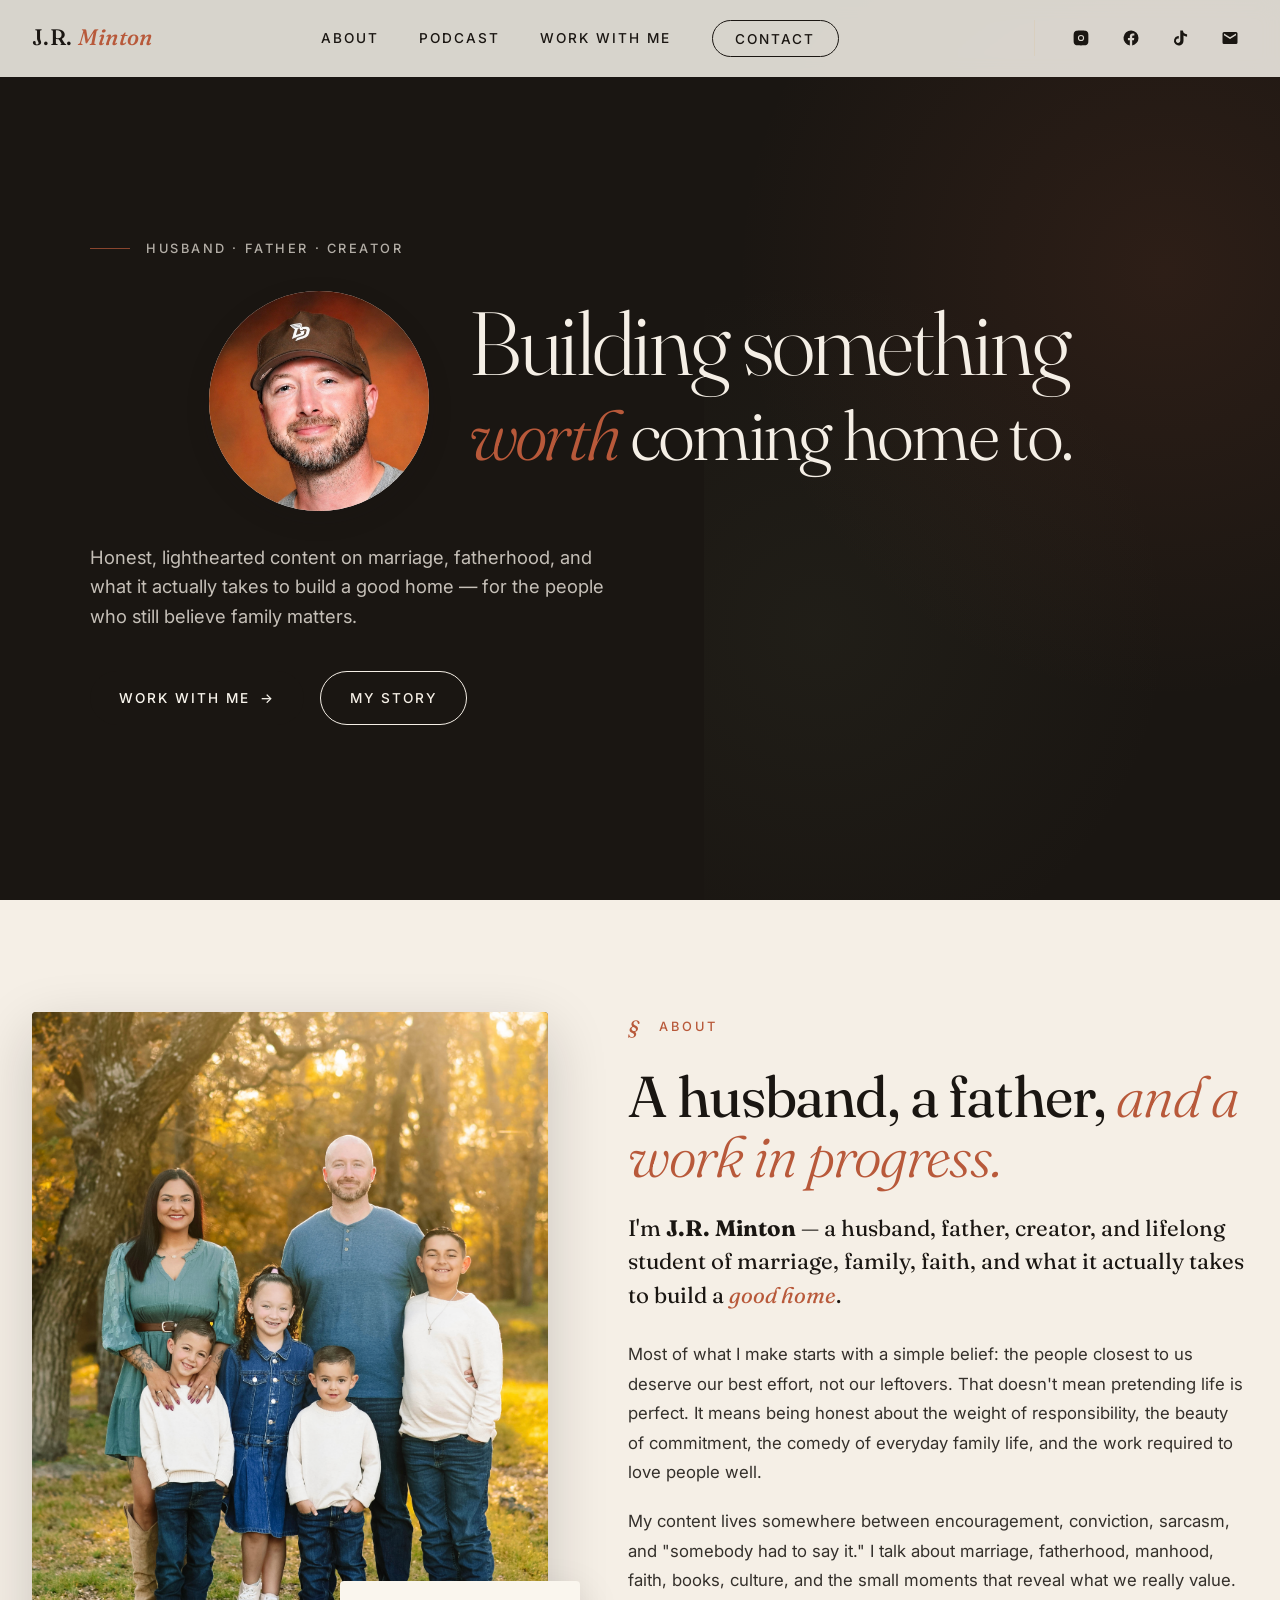
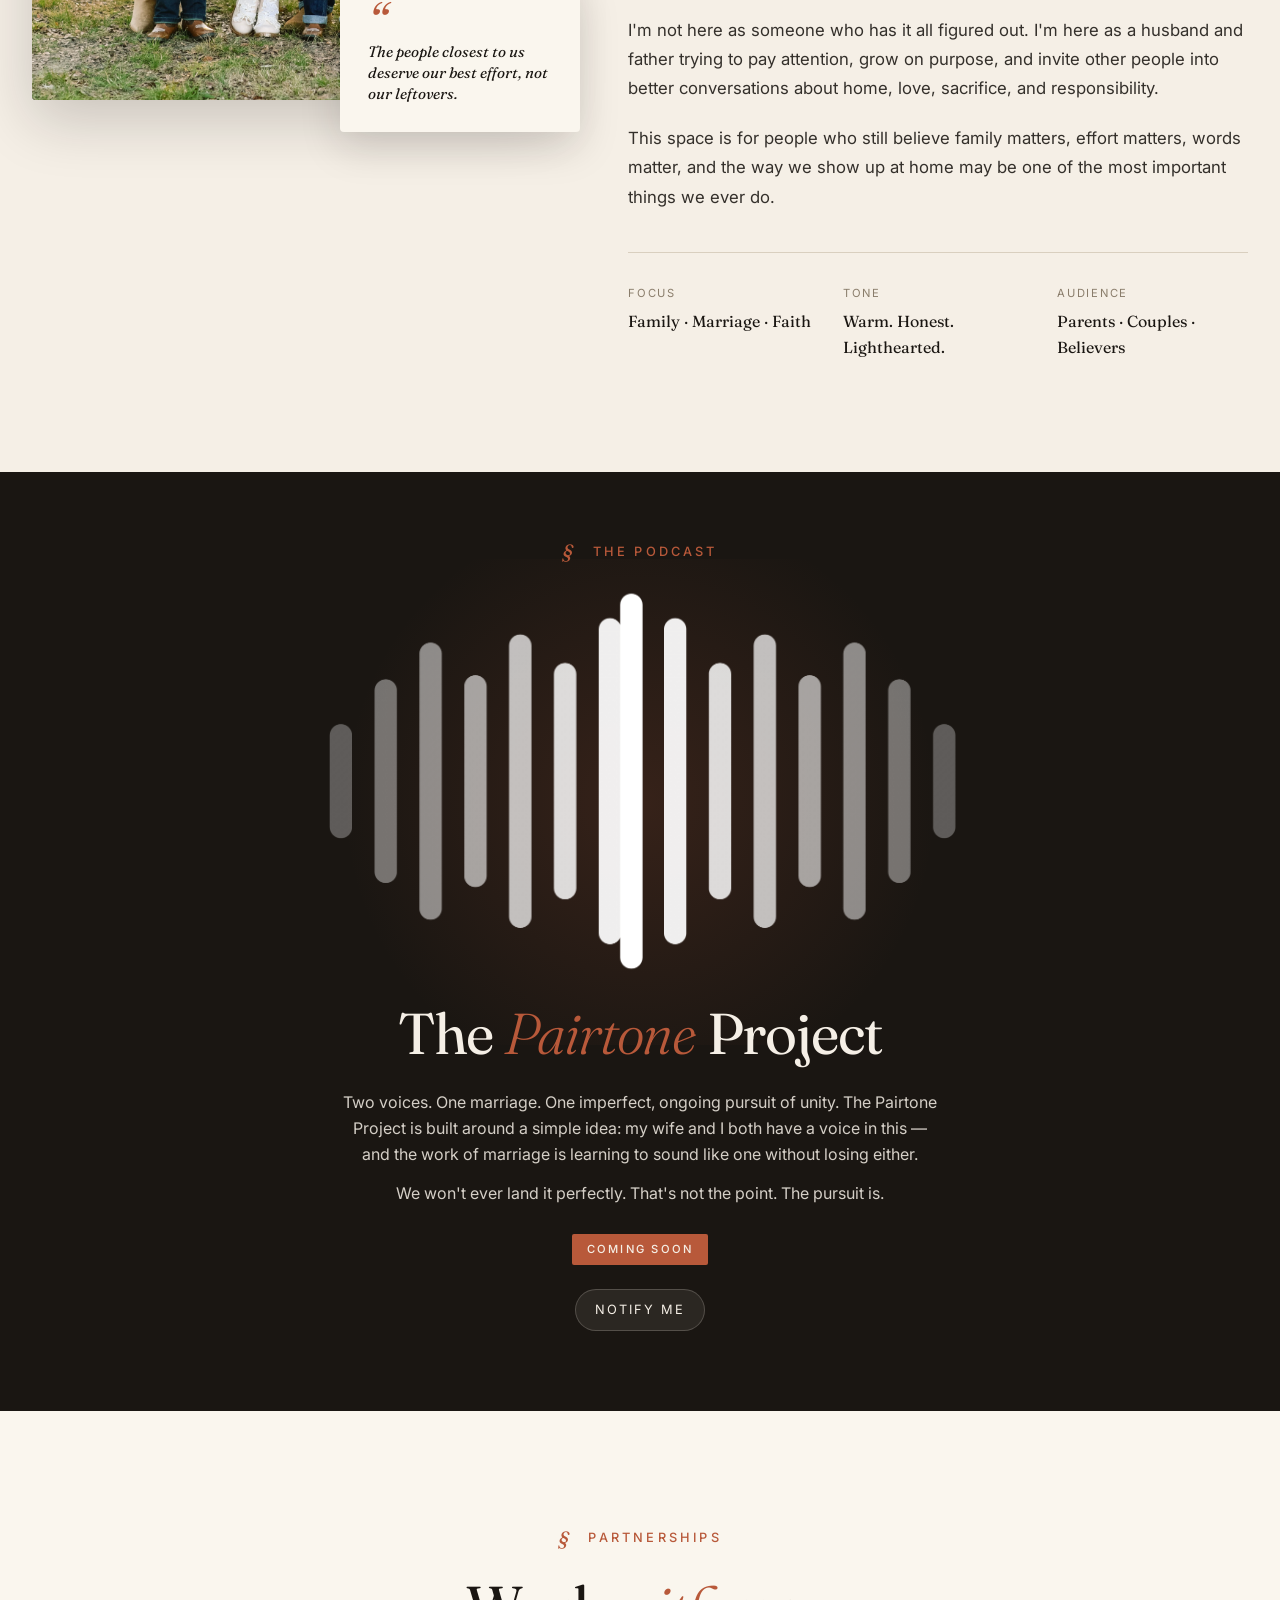
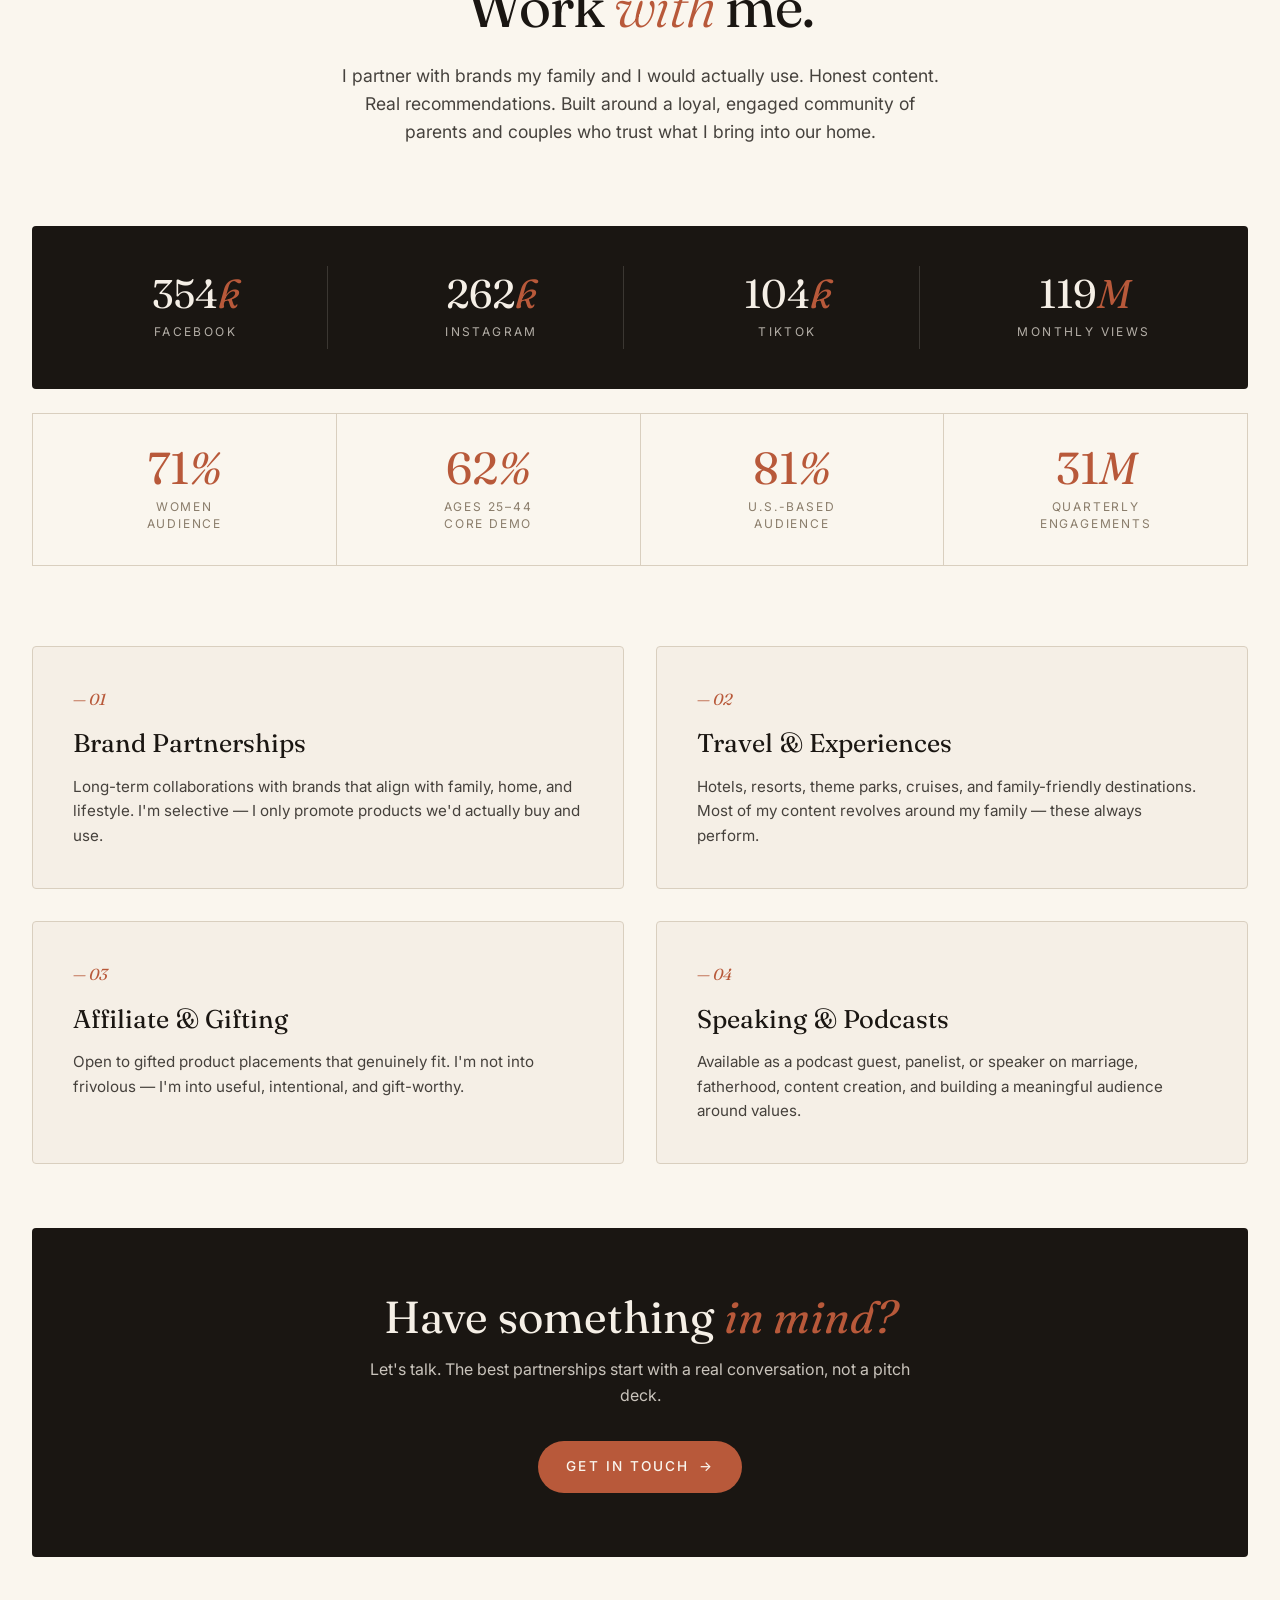
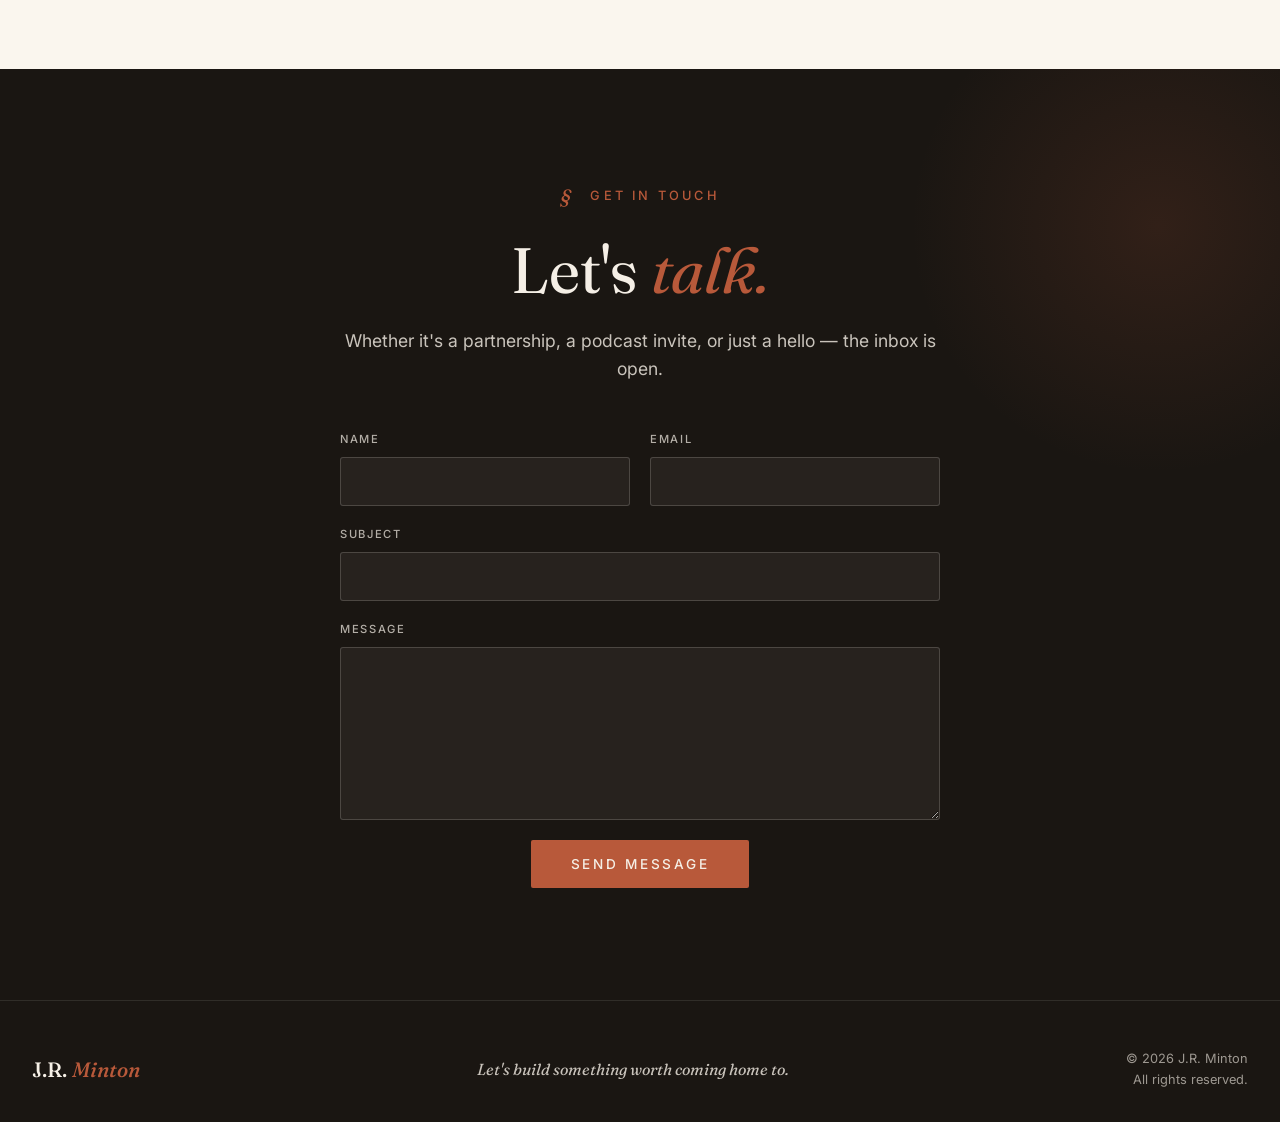
==== commit 10393a79: "Add files via upload" ====
--- a/index.html
+++ b/index.html
@@ -3,140 +3,8 @@
 <head>
 <meta charset="UTF-8" />
 <meta name="viewport" content="width=device-width, initial-scale=1.0" />
-
-<!-- ============== PRIMARY SEO ============== -->
-<title>J.R. Minton — Husband, Father, Creator | Family, Marriage & Faith Content</title>
-<meta name="description" content="J.R. Minton is a husband, father, and creator sharing content on marriage, family, and faith — and what it actually takes to build a good home. Home of The Pairtone Project podcast." />
-<meta name="author" content="J.R. Minton" />
-<meta name="robots" content="index, follow, max-image-preview:large" />
-<link rel="canonical" href="https://jrminton.com/" />
-<meta name="theme-color" content="#1a1612" />
-<meta name="google-site-verification" content="AZuQV0XvzF9SCFKVDtsC4ckSCyFJ346GF7r8UJMQPl4" />
-
-<!-- ============== OPEN GRAPH (Facebook, LinkedIn, iMessage previews) ============== -->
-<meta property="og:type" content="website" />
-<meta property="og:site_name" content="J.R. Minton" />
-<meta property="og:title" content="J.R. Minton — Husband, Father, Creator" />
-<meta property="og:description" content="Husband, father, creator. Content on marriage, family, faith — and what it actually takes to build a good home. Home of The Pairtone Project." />
-<meta property="og:url" content="https://jrminton.com/" />
-<meta property="og:image" content="https://jrminton.com/jr-minton.jpg" />
-<meta property="og:image:alt" content="Portrait of J.R. Minton" />
-<meta property="og:locale" content="en_US" />
-
-<!-- ============== TWITTER / X CARD ============== -->
-<meta name="twitter:card" content="summary_large_image" />
-<meta name="twitter:title" content="J.R. Minton — Husband, Father, Creator" />
-<meta name="twitter:description" content="Husband, father, creator. Content on marriage, family, faith — and what it actually takes to build a good home." />
-<meta name="twitter:image" content="https://jrminton.com/jr-minton.jpg" />
-<meta name="twitter:image:alt" content="Portrait of J.R. Minton" />
-
-<!-- ============== FAVICON ============== -->
-<link rel="icon" type="image/x-icon" href="/favicon.ico" />
-<link rel="icon" type="image/svg+xml" href="/favicon.svg" />
-<link rel="icon" type="image/png" sizes="96x96" href="/favicon-96x96.png" />
-<link rel="apple-touch-icon" sizes="180x180" href="/apple-touch-icon.png" />
-<link rel="manifest" href="/site.webmanifest" />
-
-<!-- ============== STRUCTURED DATA (JSON-LD) ============== -->
-<!-- Helps Google, ChatGPT, Perplexity, and other AI engines understand who you are -->
-<script type="application/ld+json">
-{
-  "@context": "https://schema.org",
-  "@graph": [
-    {
-      "@type": "Person",
-      "@id": "https://jrminton.com/#person",
-      "name": "J.R. Minton",
-      "alternateName": "JR Minton",
-      "url": "https://jrminton.com/",
-      "image": "https://jrminton.com/jr-minton.jpg",
-      "jobTitle": "Content Creator and Podcast Host",
-      "description": "Husband, father, and creator producing content on marriage, family, and faith. Host of The Pairtone Project podcast.",
-      "knowsAbout": ["Marriage", "Fatherhood", "Family", "Faith", "Content Creation", "Parenting"],
-      "sameAs": [
-        "https://www.instagram.com/minton__jr",
-        "https://www.facebook.com/share/1GjVgejUcX/",
-        "https://www.tiktok.com/@minton__jr",
-        "https://mintonjr.substack.com"
-      ]
-    },
-    {
-      "@type": "WebSite",
-      "@id": "https://jrminton.com/#website",
-      "url": "https://jrminton.com/",
-      "name": "J.R. Minton",
-      "description": "Official site of J.R. Minton — husband, father, creator.",
-      "publisher": { "@id": "https://jrminton.com/#person" },
-      "inLanguage": "en-US"
-    },
-    {
-      "@type": "PodcastSeries",
-      "@id": "https://jrminton.com/#pairtone",
-      "name": "The Pairtone Project",
-      "description": "A podcast on marriage, fatherhood, and building a meaningful life — hosted by J.R. Minton.",
-      "url": "https://jrminton.com/#podcast",
-      "image": "https://jrminton.com/pairtone-project.png",
-      "author": { "@id": "https://jrminton.com/#person" },
-      "inLanguage": "en-US"
-    },
-    {
-      "@type": "FAQPage",
-      "@id": "https://jrminton.com/#faq",
-      "mainEntity": [
-        {
-          "@type": "Question",
-          "name": "Who is J.R. Minton?",
-          "acceptedAnswer": {
-            "@type": "Answer",
-            "text": "J.R. Minton is a husband, father, and content creator. His work centers on marriage, fatherhood, faith, and what it actually takes to build a meaningful home life. He shares writing and content across Instagram, Facebook, TikTok, and his Substack newsletter, and is the host of the upcoming podcast The Pairtone Project."
-          }
-        },
-        {
-          "@type": "Question",
-          "name": "What is The Pairtone Project?",
-          "acceptedAnswer": {
-            "@type": "Answer",
-            "text": "The Pairtone Project is a podcast hosted by J.R. Minton and his wife. It's built around a simple idea: marriage is two voices learning to sound like one without losing either. The show explores marriage, parenting, faith, and the ongoing work of building a life together — honestly, and without pretending anyone has it figured out."
-          }
-        },
-        {
-          "@type": "Question",
-          "name": "When does The Pairtone Project launch?",
-          "acceptedAnswer": {
-            "@type": "Answer",
-            "text": "The Pairtone Project is launching soon. Recording begins once production setup is complete, and first episodes are expected within the coming weeks. To get notified the moment it goes live, subscribe at mintonjr.substack.com."
-          }
-        },
-        {
-          "@type": "Question",
-          "name": "What does J.R. Minton create content about?",
-          "acceptedAnswer": {
-            "@type": "Answer",
-            "text": "J.R.'s content covers marriage, fatherhood, faith, and family — with a particular focus on what it actually takes to build a meaningful home. The audience is primarily husbands and fathers, though the work resonates broadly with anyone invested in strong family life. The tone is grounded, honest, and skeptical of easy answers."
-          }
-        },
-        {
-          "@type": "Question",
-          "name": "Where can I find J.R. Minton online?",
-          "acceptedAnswer": {
-            "@type": "Answer",
-            "text": "J.R. is on Instagram, TikTok, and Facebook as @minton__jr, and writes on Substack at mintonjr.substack.com. The home base for everything is jrminton.com."
-          }
-        },
-        {
-          "@type": "Question",
-          "name": "How can I work with or contact J.R. Minton?",
-          "acceptedAnswer": {
-            "@type": "Answer",
-            "text": "For partnerships, podcast invites, brand collaborations, or general inquiries, the contact form on jrminton.com is the best way in. J.R. partners with brands his family would actually use — honest content, real recommendations, built around a community of parents and couples."
-          }
-        }
-      ]
-    }
-  ]
-}
-</script>
-
+<title>J.R. Minton — Husband, Father, Creator</title>
+<meta name="description" content="J.R. Minton — husband, father, creator. Writing and content on marriage, family, faith, and what it actually takes to build a good home." />
 <link rel="preconnect" href="https://fonts.googleapis.com">
 <link rel="preconnect" href="https://fonts.gstatic.com" crossorigin>
 <link href="https://fonts.googleapis.com/css2?family=Fraunces:ital,opsz,wght@0,9..144,300;0,9..144,400;0,9..144,500;0,9..144,600;0,9..144,700;1,9..144,400;1,9..144,500&family=Inter:wght@300;400;500;600&display=swap" rel="stylesheet">
@@ -175,7 +43,9 @@
     top: 0; left: 0; right: 0;
     z-index: 100;
     padding: 1.25rem 2rem;
-    background: var(--paper);
+    background: rgba(250, 246, 238, 0.85);
+    backdrop-filter: blur(10px);
+    -webkit-backdrop-filter: blur(10px);
     border-bottom: 1px solid transparent;
     transition: border-color 0.3s ease;
   }
@@ -1002,103 +872,6 @@
     transition: color 0.2s ease;
   }
   .find-link:hover { color: var(--terracotta); border-color: var(--terracotta); }
-
-  /* ================ FAQ ================ */
-  .faq {
-    background: var(--cream);
-    color: var(--ink);
-    padding: 7rem 2rem;
-    position: relative;
-  }
-  .faq-inner {
-    max-width: 820px;
-    margin: 0 auto;
-  }
-  .faq-header {
-    text-align: center;
-    margin-bottom: 4rem;
-  }
-  .faq h2 {
-    font-family: 'Fraunces', serif;
-    font-size: clamp(2.5rem, 5vw, 4.5rem);
-    line-height: 1.05;
-    margin: 1rem 0 1.25rem;
-    font-weight: 400;
-  }
-  .faq h2 .italic { font-style: italic; color: var(--terracotta); }
-  .faq-sub {
-    font-size: 1.05rem;
-    opacity: 0.75;
-    max-width: 540px;
-    margin: 0 auto;
-    line-height: 1.6;
-  }
-  .faq-list {
-    border-top: 1px solid rgba(26, 22, 18, 0.15);
-  }
-  .faq-item {
-    border-bottom: 1px solid rgba(26, 22, 18, 0.15);
-  }
-  .faq-item summary {
-    list-style: none;
-    cursor: pointer;
-    padding: 1.6rem 0;
-    font-family: 'Fraunces', serif;
-    font-size: 1.25rem;
-    font-weight: 400;
-    color: var(--ink);
-    display: flex;
-    justify-content: space-between;
-    align-items: center;
-    gap: 1.5rem;
-    transition: color 0.2s ease;
-  }
-  .faq-item summary::-webkit-details-marker { display: none; }
-  .faq-item summary:hover { color: var(--terracotta); }
-  .faq-icon {
-    flex-shrink: 0;
-    width: 24px;
-    height: 24px;
-    position: relative;
-    transition: transform 0.3s ease;
-  }
-  .faq-icon::before,
-  .faq-icon::after {
-    content: '';
-    position: absolute;
-    background: currentColor;
-    top: 50%;
-    left: 50%;
-    transition: transform 0.3s ease;
-  }
-  .faq-icon::before {
-    width: 14px;
-    height: 1.5px;
-    transform: translate(-50%, -50%);
-  }
-  .faq-icon::after {
-    width: 1.5px;
-    height: 14px;
-    transform: translate(-50%, -50%);
-  }
-  .faq-item[open] .faq-icon::after {
-    transform: translate(-50%, -50%) rotate(90deg);
-    opacity: 0;
-  }
-  .faq-answer {
-    padding: 0 0 1.8rem;
-    font-size: 1rem;
-    line-height: 1.7;
-    color: var(--ink);
-    opacity: 0.85;
-    max-width: 680px;
-  }
-  .faq-answer a {
-    color: var(--terracotta);
-    text-decoration: underline;
-    text-underline-offset: 3px;
-  }
-  .faq-answer a:hover { color: var(--terracotta-deep); }
 
   /* ================ CONNECT ================ */
   .connect {
@@ -1480,7 +1253,6 @@
       <li><a href="#about">About</a></li>
       <li><a href="#podcast">Podcast</a></li>
       <li><a href="#work">Work With Me</a></li>
-      <li><a href="#faq">FAQ</a></li>
       <li><a href="#connect" class="nav-cta">Contact</a></li>
     </ul>
     <div class="nav-socials">
@@ -1508,7 +1280,7 @@
     <div class="hero-headline-row">
       <div class="hero-portrait">
         <!-- IMAGE PLACEHOLDER: J.R. Minton — replace src path if you rename the file -->
-        <img src="jr-minton.jpg" alt="J.R. Minton, husband, father, and creator — portrait" loading="eager" fetchpriority="high" />
+        <img src="jr-minton.jpg" alt="J.R. Minton" />
       </div>
       <h1>
         Building something<br>
@@ -1534,7 +1306,7 @@
       <div class="about-image-stack">
         <div class="about-image-main">
           <!-- IMAGE PLACEHOLDER: The Minton family — replace src path if you rename the file -->
-      <img src="minton-family.jpg" alt="J.R. Minton with his wife and children — the Minton family" loading="lazy" />
+      <img src="minton-family.jpg" alt="The Minton family" />
         </div>
         <div class="about-quote-card">
           <span class="quote-mark">“</span>
@@ -1587,7 +1359,7 @@
     <div class="podcast-wave">
       <div class="podcast-wave-glow"></div>
       <!-- IMAGE PLACEHOLDER: The Pairtone Project — replace src path if you rename the file -->
-      <img src="pairtone-project.png" alt="The Pairtone Project — podcast by J.R. Minton on marriage and fatherhood" loading="lazy" />
+      <img src="pairtone-project.png" alt="The Pairtone Project" />
     </div>
 
     <div class="podcast-content">
@@ -1707,63 +1479,6 @@
   </div>
 </section>
 
-<!-- ============== FAQ ============== -->
-<section class="faq" id="faq">
-  <div class="faq-inner">
-    <div class="faq-header">
-      <div class="section-label" style="justify-content: center;">Common Questions</div>
-      <h2>The <span class="italic">basics.</span></h2>
-      <p class="faq-sub">
-        A few of the questions I get most often — about me, the podcast, and what I'm building here.
-      </p>
-    </div>
-
-    <div class="faq-list">
-      <details class="faq-item">
-        <summary>Who is J.R. Minton?<span class="faq-icon" aria-hidden="true"></span></summary>
-        <div class="faq-answer">
-          J.R. Minton is a husband, father, and content creator. His work centers on marriage, fatherhood, faith, and what it actually takes to build a meaningful home life. He shares writing and content across Instagram, Facebook, TikTok, and his Substack newsletter, and is the host of the upcoming podcast The Pairtone Project.
-        </div>
-      </details>
-
-      <details class="faq-item">
-        <summary>What is The Pairtone Project?<span class="faq-icon" aria-hidden="true"></span></summary>
-        <div class="faq-answer">
-          The Pairtone Project is a podcast hosted by J.R. Minton and his wife. It's built around a simple idea: marriage is two voices learning to sound like one without losing either. The show explores marriage, parenting, faith, and the ongoing work of building a life together — honestly, and without pretending anyone has it figured out.
-        </div>
-      </details>
-
-      <details class="faq-item">
-        <summary>When does The Pairtone Project launch?<span class="faq-icon" aria-hidden="true"></span></summary>
-        <div class="faq-answer">
-          The Pairtone Project is launching soon. Recording begins once production setup is complete, and first episodes are expected within the coming weeks. To get notified the moment it goes live, <a href="https://mintonjr.substack.com" target="_blank" rel="noopener">subscribe to the Substack</a>.
-        </div>
-      </details>
-
-      <details class="faq-item">
-        <summary>What does J.R. Minton create content about?<span class="faq-icon" aria-hidden="true"></span></summary>
-        <div class="faq-answer">
-          J.R.'s content covers marriage, fatherhood, faith, and family — with a particular focus on what it actually takes to build a meaningful home. The audience is primarily husbands and fathers, though the work resonates broadly with anyone invested in strong family life. The tone is grounded, honest, and skeptical of easy answers.
-        </div>
-      </details>
-
-      <details class="faq-item">
-        <summary>Where can I find J.R. Minton online?<span class="faq-icon" aria-hidden="true"></span></summary>
-        <div class="faq-answer">
-          J.R. is on <a href="https://www.instagram.com/minton__jr" target="_blank" rel="noopener">Instagram</a>, <a href="https://www.tiktok.com/@minton__jr" target="_blank" rel="noopener">TikTok</a>, and <a href="https://www.facebook.com/share/1GjVgejUcX/" target="_blank" rel="noopener">Facebook</a> as @minton__jr, and writes on <a href="https://mintonjr.substack.com" target="_blank" rel="noopener">Substack</a>. The home base for everything is jrminton.com.
-        </div>
-      </details>
-
-      <details class="faq-item">
-        <summary>How can I work with or contact J.R. Minton?<span class="faq-icon" aria-hidden="true"></span></summary>
-        <div class="faq-answer">
-          For partnerships, podcast invites, brand collaborations, or general inquiries, the contact form below is the best way in. J.R. partners with brands his family would actually use — honest content, real recommendations, built around a community of parents and couples.
-        </div>
-      </details>
-    </div>
-  </div>
-</section>
-
 <!-- ============== CONNECT ============== -->
 <section class="connect" id="connect">
   <div class="connect-inner">
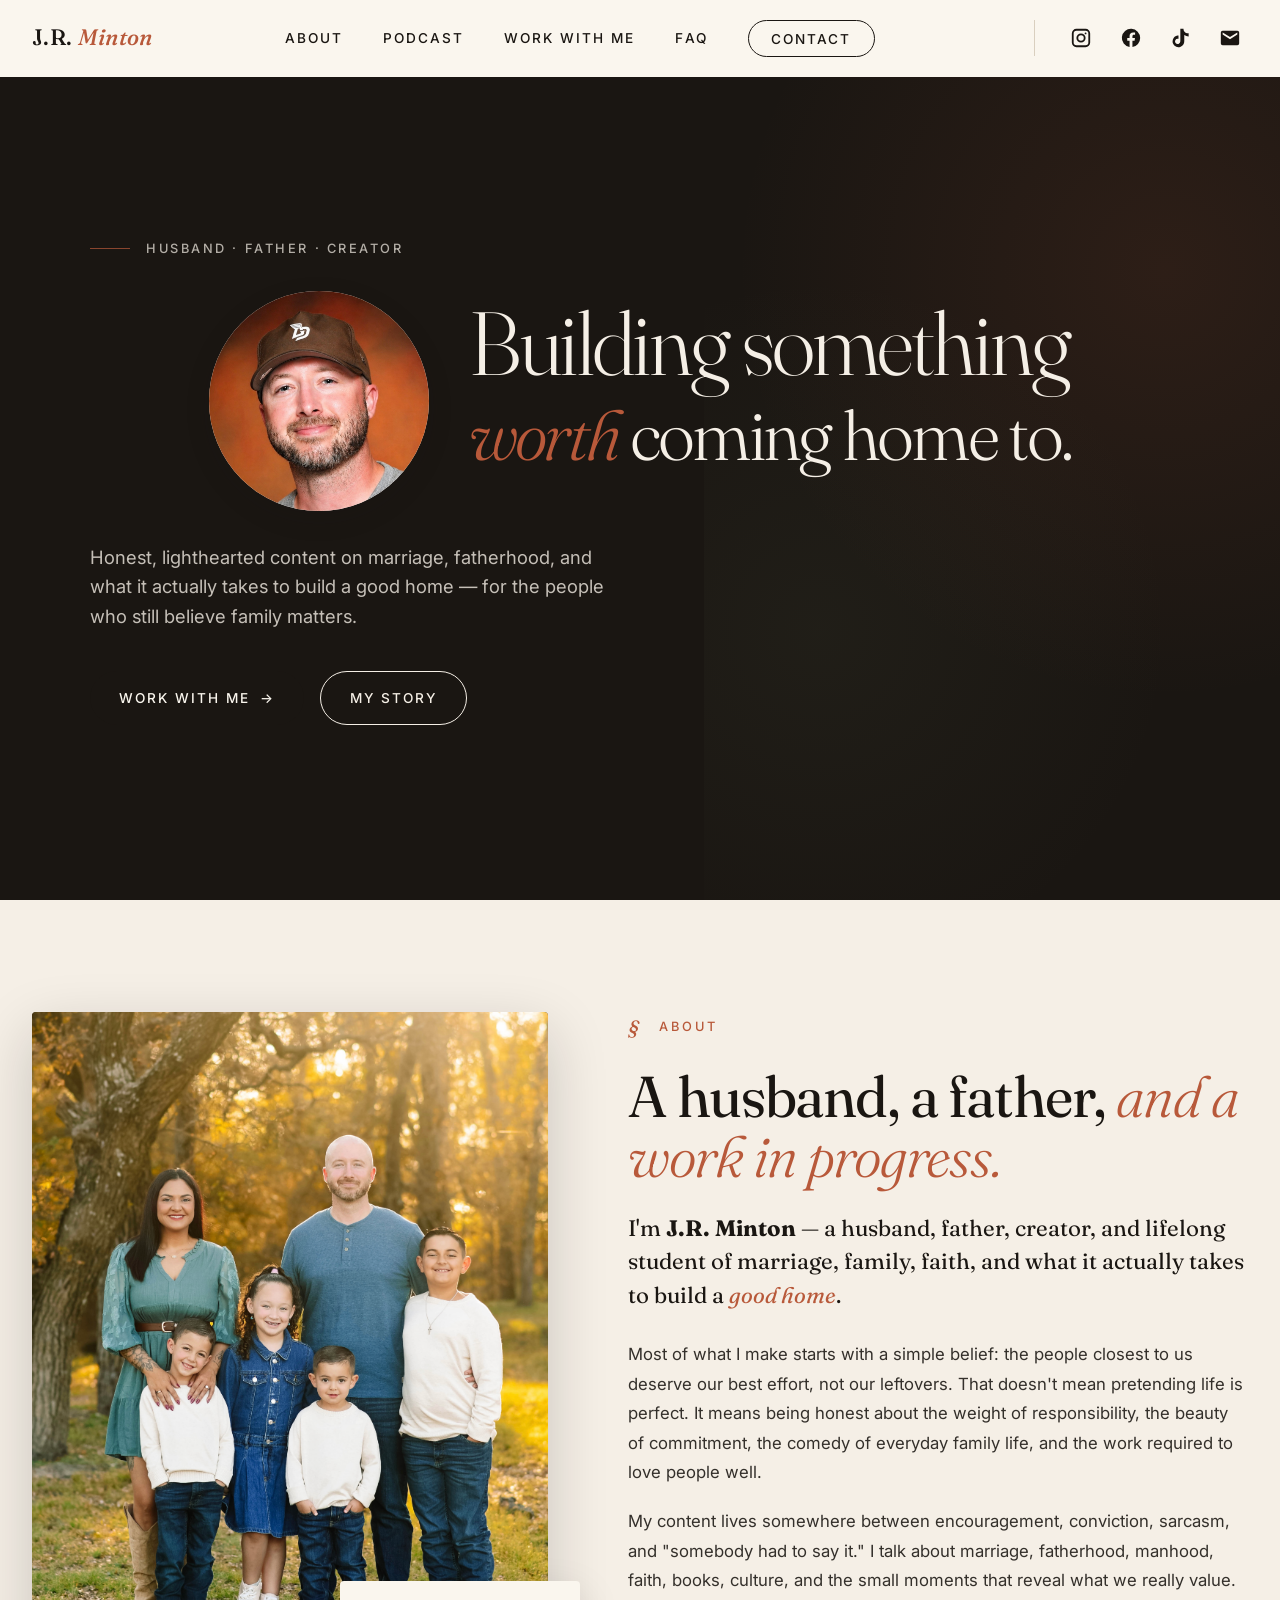
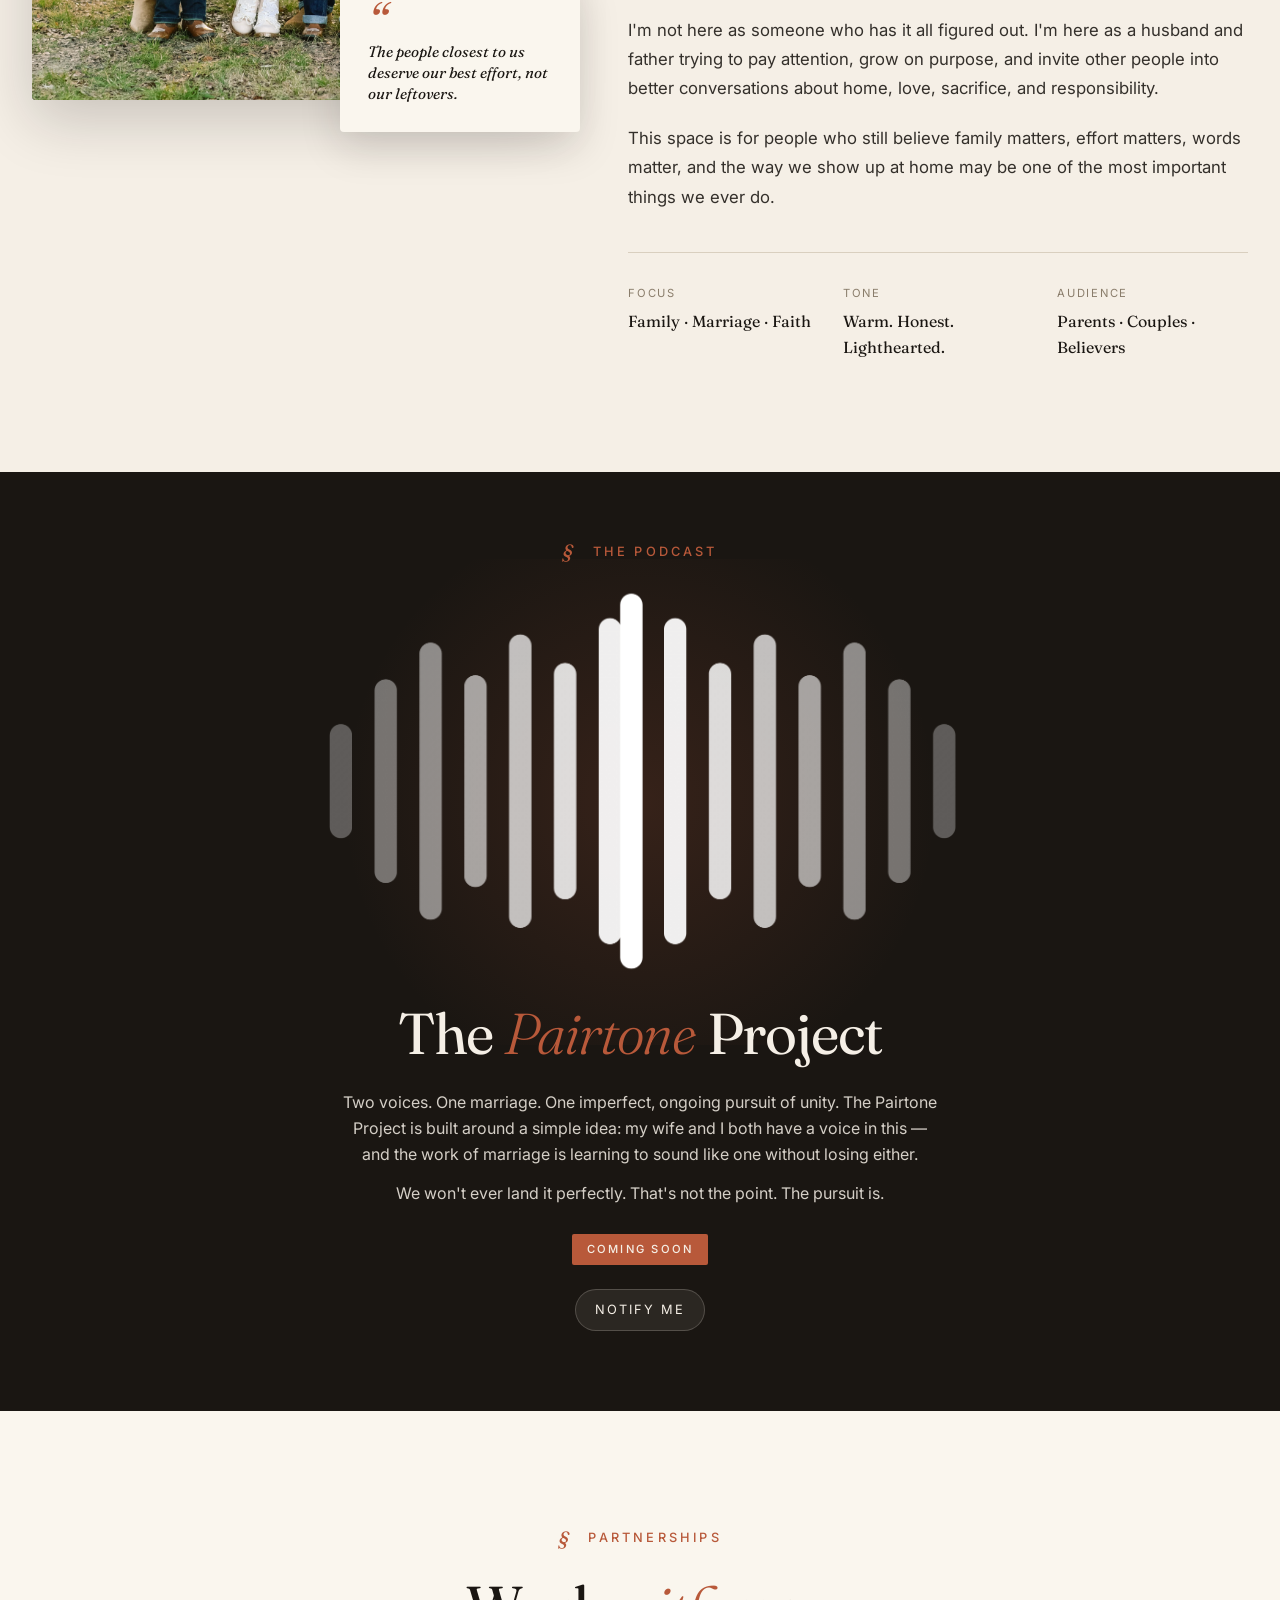
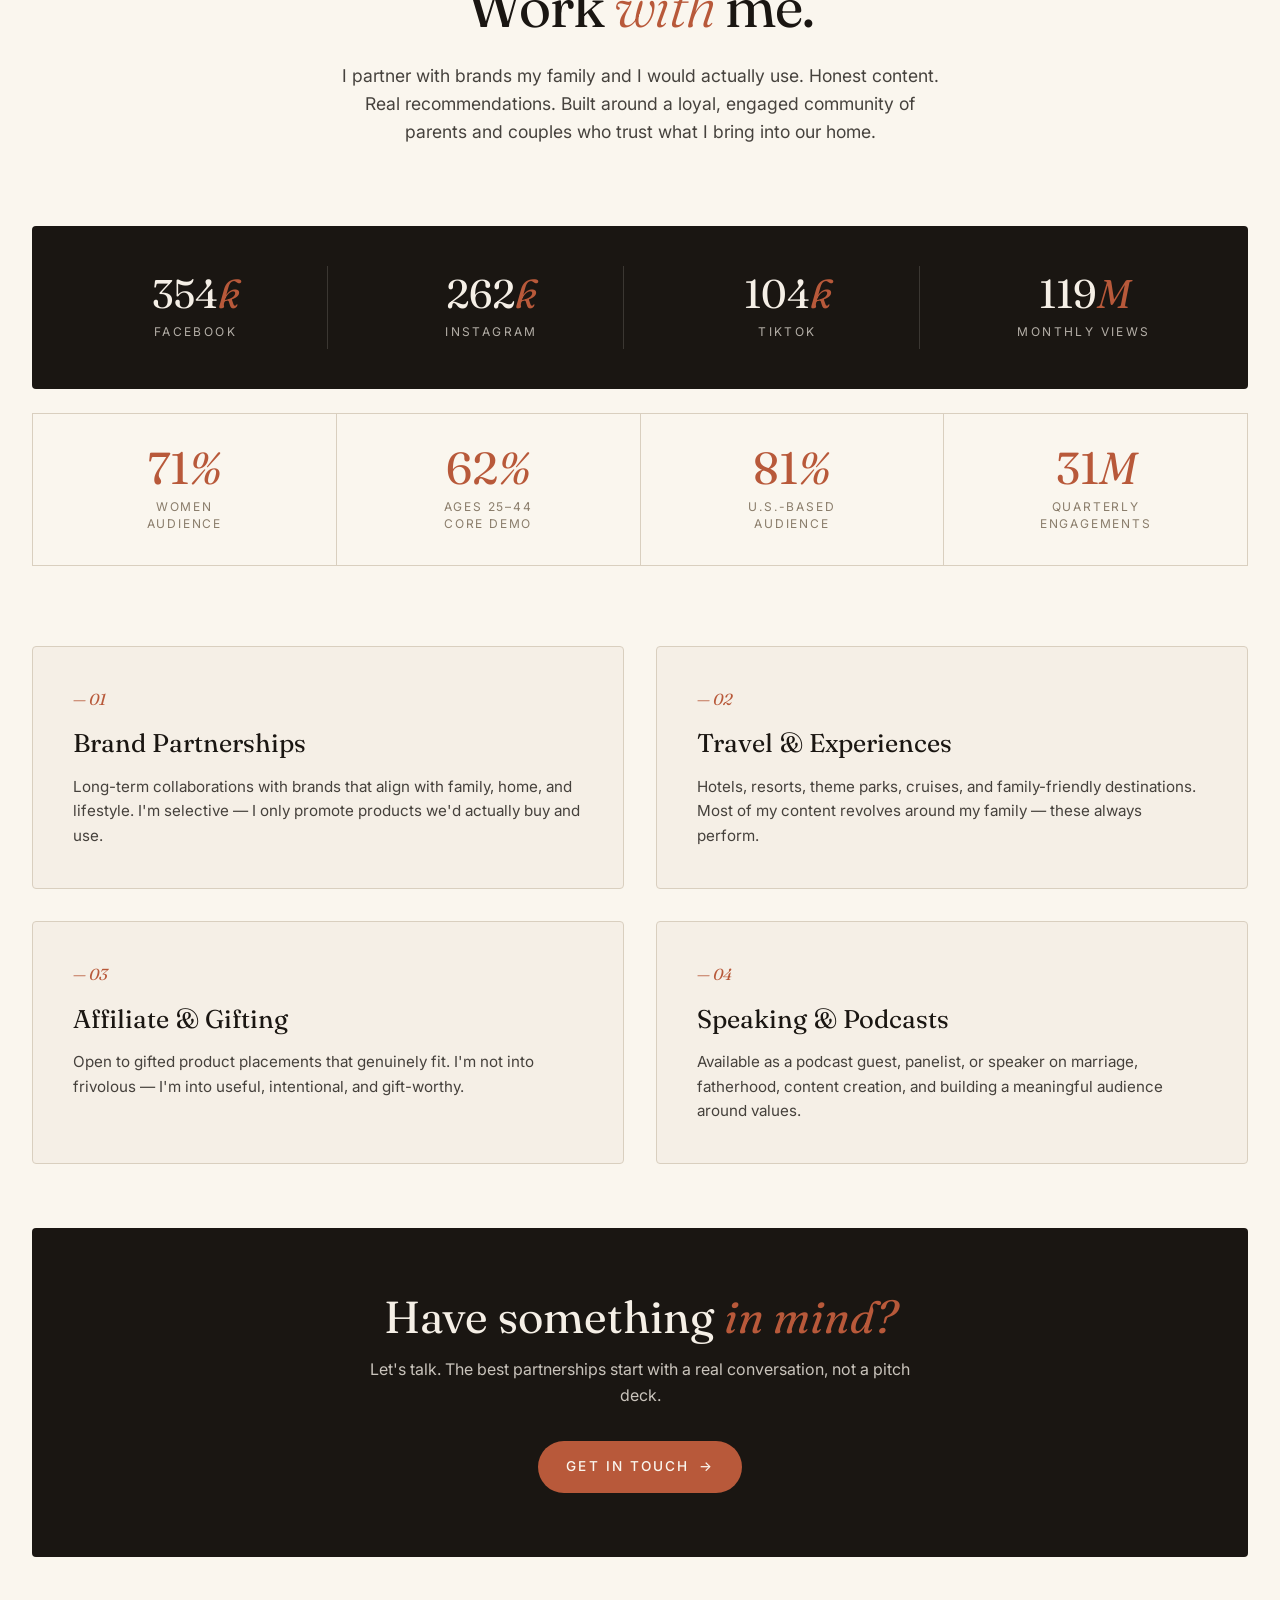
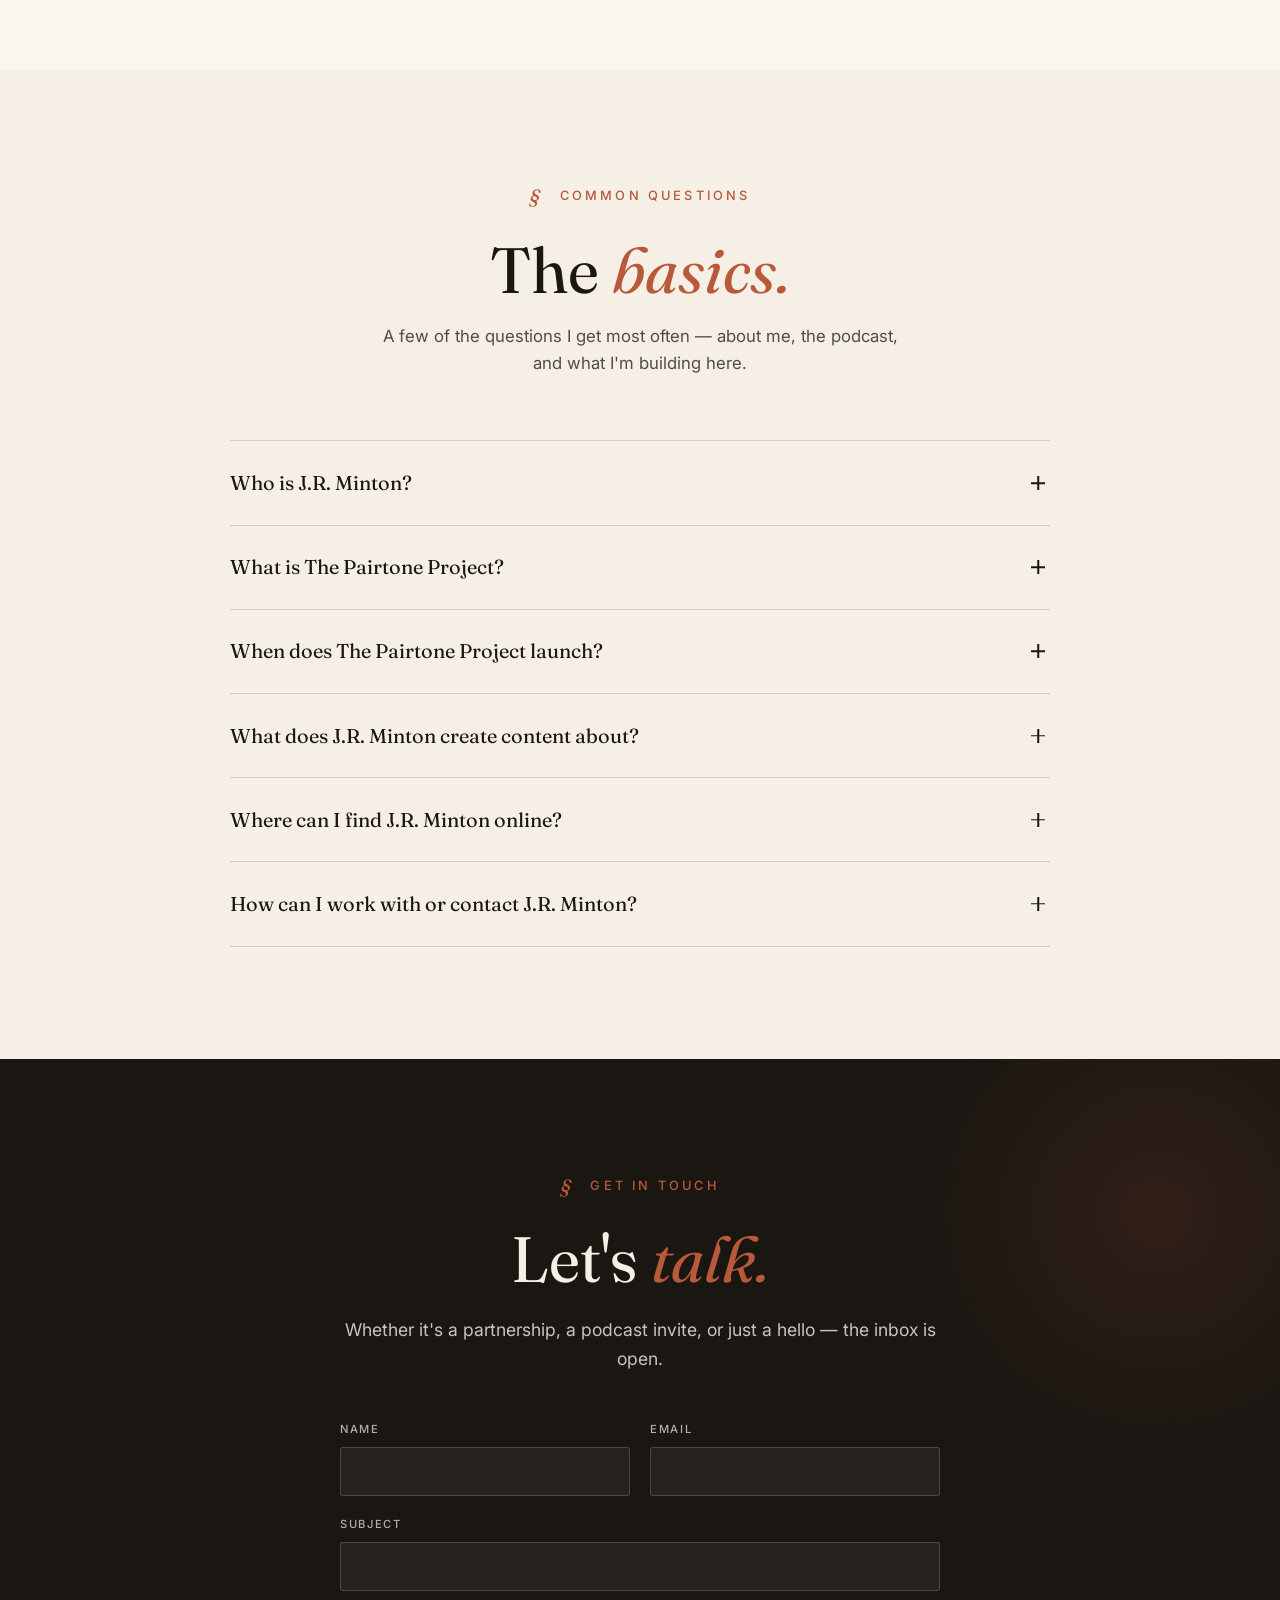
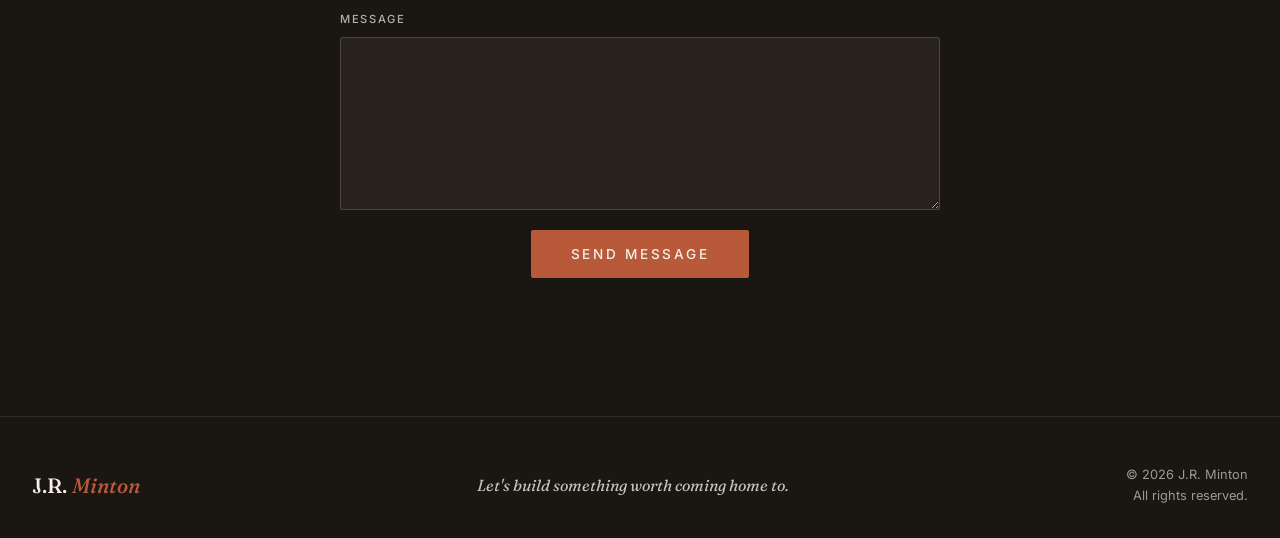
==== commit 96fe4095: "Add files via upload" ====
--- a/index.html
+++ b/index.html
@@ -3,8 +3,140 @@
 <head>
 <meta charset="UTF-8" />
 <meta name="viewport" content="width=device-width, initial-scale=1.0" />
-<title>J.R. Minton — Husband, Father, Creator</title>
-<meta name="description" content="J.R. Minton — husband, father, creator. Writing and content on marriage, family, faith, and what it actually takes to build a good home." />
+
+<!-- ============== PRIMARY SEO ============== -->
+<title>J.R. Minton — Husband, Father, Creator | Family, Marriage & Faith Content</title>
+<meta name="description" content="J.R. Minton is a husband, father, and creator sharing content on marriage, family, and faith — and what it actually takes to build a good home. Home of The Pairtone Project podcast." />
+<meta name="author" content="J.R. Minton" />
+<meta name="robots" content="index, follow, max-image-preview:large" />
+<link rel="canonical" href="https://jrminton.com/" />
+<meta name="theme-color" content="#1a1612" />
+<meta name="google-site-verification" content="AZuQV0XvzF9SCFKVDtsC4ckSCyFJ346GF7r8UJMQPl4" />
+
+<!-- ============== OPEN GRAPH (Facebook, LinkedIn, iMessage previews) ============== -->
+<meta property="og:type" content="website" />
+<meta property="og:site_name" content="J.R. Minton" />
+<meta property="og:title" content="J.R. Minton — Husband, Father, Creator" />
+<meta property="og:description" content="Husband, father, creator. Content on marriage, family, faith — and what it actually takes to build a good home. Home of The Pairtone Project." />
+<meta property="og:url" content="https://jrminton.com/" />
+<meta property="og:image" content="https://jrminton.com/jr-minton.jpg" />
+<meta property="og:image:alt" content="Portrait of J.R. Minton" />
+<meta property="og:locale" content="en_US" />
+
+<!-- ============== TWITTER / X CARD ============== -->
+<meta name="twitter:card" content="summary_large_image" />
+<meta name="twitter:title" content="J.R. Minton — Husband, Father, Creator" />
+<meta name="twitter:description" content="Husband, father, creator. Content on marriage, family, faith — and what it actually takes to build a good home." />
+<meta name="twitter:image" content="https://jrminton.com/jr-minton.jpg" />
+<meta name="twitter:image:alt" content="Portrait of J.R. Minton" />
+
+<!-- ============== FAVICON ============== -->
+<link rel="icon" type="image/x-icon" href="/favicon.ico" />
+<link rel="icon" type="image/svg+xml" href="/favicon.svg" />
+<link rel="icon" type="image/png" sizes="96x96" href="/favicon-96x96.png" />
+<link rel="apple-touch-icon" sizes="180x180" href="/apple-touch-icon.png" />
+<link rel="manifest" href="/site.webmanifest" />
+
+<!-- ============== STRUCTURED DATA (JSON-LD) ============== -->
+<!-- Helps Google, ChatGPT, Perplexity, and other AI engines understand who you are -->
+<script type="application/ld+json">
+{
+  "@context": "https://schema.org",
+  "@graph": [
+    {
+      "@type": "Person",
+      "@id": "https://jrminton.com/#person",
+      "name": "J.R. Minton",
+      "alternateName": "JR Minton",
+      "url": "https://jrminton.com/",
+      "image": "https://jrminton.com/jr-minton.jpg",
+      "jobTitle": "Content Creator and Podcast Host",
+      "description": "Husband, father, and creator producing content on marriage, family, and faith. Host of The Pairtone Project podcast.",
+      "knowsAbout": ["Marriage", "Fatherhood", "Family", "Faith", "Content Creation", "Parenting"],
+      "sameAs": [
+        "https://www.instagram.com/minton__jr",
+        "https://www.facebook.com/share/1GjVgejUcX/",
+        "https://www.tiktok.com/@minton__jr",
+        "https://mintonjr.substack.com"
+      ]
+    },
+    {
+      "@type": "WebSite",
+      "@id": "https://jrminton.com/#website",
+      "url": "https://jrminton.com/",
+      "name": "J.R. Minton",
+      "description": "Official site of J.R. Minton — husband, father, creator.",
+      "publisher": { "@id": "https://jrminton.com/#person" },
+      "inLanguage": "en-US"
+    },
+    {
+      "@type": "PodcastSeries",
+      "@id": "https://jrminton.com/#pairtone",
+      "name": "The Pairtone Project",
+      "description": "A podcast on marriage, fatherhood, and building a meaningful life — hosted by J.R. Minton.",
+      "url": "https://jrminton.com/#podcast",
+      "image": "https://jrminton.com/pairtone-project.png",
+      "author": { "@id": "https://jrminton.com/#person" },
+      "inLanguage": "en-US"
+    },
+    {
+      "@type": "FAQPage",
+      "@id": "https://jrminton.com/#faq",
+      "mainEntity": [
+        {
+          "@type": "Question",
+          "name": "Who is J.R. Minton?",
+          "acceptedAnswer": {
+            "@type": "Answer",
+            "text": "J.R. Minton is a husband, father, and content creator. His work centers on marriage, fatherhood, faith, and what it actually takes to build a meaningful home life. He shares writing and content across Instagram, Facebook, TikTok, and his Substack newsletter, and is the host of the upcoming podcast The Pairtone Project."
+          }
+        },
+        {
+          "@type": "Question",
+          "name": "What is The Pairtone Project?",
+          "acceptedAnswer": {
+            "@type": "Answer",
+            "text": "The Pairtone Project is a podcast hosted by J.R. Minton and his wife. It's built around a simple idea: marriage is two voices learning to sound like one without losing either. The show explores marriage, parenting, faith, and the ongoing work of building a life together — honestly, and without pretending anyone has it figured out."
+          }
+        },
+        {
+          "@type": "Question",
+          "name": "When does The Pairtone Project launch?",
+          "acceptedAnswer": {
+            "@type": "Answer",
+            "text": "The Pairtone Project is launching soon. Recording begins once production setup is complete, and first episodes are expected within the coming weeks. To get notified the moment it goes live, subscribe to the Substack at mintonjr.substack.com."
+          }
+        },
+        {
+          "@type": "Question",
+          "name": "What does J.R. Minton create content about?",
+          "acceptedAnswer": {
+            "@type": "Answer",
+            "text": "J.R.'s content covers marriage, fatherhood, faith, and family — with a particular focus on what it actually takes to build a meaningful home. The audience is primarily husbands and fathers, though the work resonates broadly with anyone invested in strong family life. The tone is grounded, honest, and skeptical of easy answers."
+          }
+        },
+        {
+          "@type": "Question",
+          "name": "Where can I find J.R. Minton online?",
+          "acceptedAnswer": {
+            "@type": "Answer",
+            "text": "J.R. is on Instagram, TikTok, and Facebook as @minton__jr, and writes on Substack at mintonjr.substack.com. The home base for everything is jrminton.com."
+          }
+        },
+        {
+          "@type": "Question",
+          "name": "How can I work with or contact J.R. Minton?",
+          "acceptedAnswer": {
+            "@type": "Answer",
+            "text": "For partnerships, podcast invites, brand collaborations, or general inquiries, the contact form on jrminton.com is the best way in. J.R. partners with brands his family would actually use — honest content, real recommendations, built around a community of parents and couples."
+          }
+        }
+      ]
+    }
+  ]
+}
+</script>
+
 <link rel="preconnect" href="https://fonts.googleapis.com">
 <link rel="preconnect" href="https://fonts.gstatic.com" crossorigin>
 <link href="https://fonts.googleapis.com/css2?family=Fraunces:ital,opsz,wght@0,9..144,300;0,9..144,400;0,9..144,500;0,9..144,600;0,9..144,700;1,9..144,400;1,9..144,500&family=Inter:wght@300;400;500;600&display=swap" rel="stylesheet">
@@ -43,9 +175,7 @@
     top: 0; left: 0; right: 0;
     z-index: 100;
     padding: 1.25rem 2rem;
-    background: rgba(250, 246, 238, 0.85);
-    backdrop-filter: blur(10px);
-    -webkit-backdrop-filter: blur(10px);
+    background: var(--paper);
     border-bottom: 1px solid transparent;
     transition: border-color 0.3s ease;
   }
@@ -103,8 +233,17 @@
     border: none;
     cursor: pointer;
     color: var(--ink);
-    font-size: 1.5rem;
-  }
+    padding: 0.25rem;
+    line-height: 0;
+  }
+  .menu-toggle svg {
+    width: 24px;
+    height: 24px;
+    display: block;
+  }
+  .menu-toggle .menu-icon-close { display: none; }
+  .menu-toggle.is-open .menu-icon-open { display: none; }
+  .menu-toggle.is-open .menu-icon-close { display: block; }
 
   /* ================ NAV SOCIALS ================ */
   .nav-socials {
@@ -132,14 +271,17 @@
     transform: translateY(-1px);
   }
   .nav-social svg {
-    width: 18px;
-    height: 18px;
+    width: 22px;
+    height: 22px;
     fill: currentColor;
   }
 
   /* ================ HERO ================ */
   .hero {
     min-height: 100vh;
+    /* dvh accounts for iOS Safari's collapsing browser chrome — newer browsers
+       use this; older ones fall back to the vh value above. */
+    min-height: 100dvh;
     padding: 8rem 2rem 4rem;
     display: flex;
     align-items: center;
@@ -222,6 +364,11 @@
     font-size: 0.78em;
     display: inline-block;
     white-space: nowrap;
+  }
+  /* Allow the second line to wrap on narrow screens; otherwise it overflows
+     the viewport and gets clipped by body's overflow-x: hidden. */
+  @media (max-width: 600px) {
+    .hero h1 .headline-line-2 { white-space: normal; }
   }
 
   .hero-tagline {
@@ -760,118 +907,105 @@
     color: var(--ink);
   }
 
-  /* ================ PARTNERS ================ */
-  .partners {
+  /* ================ SHOP / FINDS ================ */
+  /* (Finds section CSS removed — no corresponding HTML.) */
+
+  /* ================ FAQ ================ */
+  .faq {
     background: var(--cream);
-    padding: 5rem 2rem;
-  }
-  .partners-inner {
-    max-width: 1400px;
+    color: var(--ink);
+    padding: 7rem 2rem;
+    position: relative;
+  }
+  .faq-inner {
+    max-width: 820px;
     margin: 0 auto;
+  }
+  .faq-header {
     text-align: center;
-  }
-  .partners-eyebrow {
-    font-size: 0.75rem;
-    letter-spacing: 0.25em;
-    text-transform: uppercase;
-    color: var(--warm-gray);
-    margin-bottom: 2rem;
-  }
-  .partners-list {
+    margin-bottom: 4rem;
+  }
+  .faq h2 {
+    font-family: 'Fraunces', serif;
+    font-size: clamp(2.5rem, 5vw, 4.5rem);
+    line-height: 1.05;
+    margin: 1rem 0 1.25rem;
+    font-weight: 400;
+  }
+  .faq h2 .italic { font-style: italic; color: var(--terracotta); }
+  .faq-sub {
+    font-size: 1.05rem;
+    opacity: 0.75;
+    max-width: 540px;
+    margin: 0 auto;
+    line-height: 1.6;
+  }
+  .faq-list {
+    border-top: 1px solid rgba(26, 22, 18, 0.15);
+  }
+  .faq-item {
+    border-bottom: 1px solid rgba(26, 22, 18, 0.15);
+  }
+  .faq-item summary {
+    list-style: none;
+    cursor: pointer;
+    padding: 1.6rem 0;
+    font-family: 'Fraunces', serif;
+    font-size: 1.25rem;
+    font-weight: 400;
+    color: var(--ink);
     display: flex;
-    justify-content: center;
+    justify-content: space-between;
     align-items: center;
-    flex-wrap: wrap;
-    gap: 3rem;
-  }
-  .partner-name {
-    font-family: 'Fraunces', serif;
-    font-style: italic;
-    font-size: 1.5rem;
-    color: var(--ink);
-    opacity: 0.5;
-    transition: opacity 0.2s ease;
-  }
-  .partner-name:hover { opacity: 1; }
-  .partner-name.active {
-    color: var(--terracotta);
-    opacity: 1;
-    font-weight: 500;
-  }
-
-  /* ================ SHOP / FINDS ================ */
-  .finds {
-    background: var(--paper);
-  }
-  .finds-grid {
-    display: grid;
-    grid-template-columns: repeat(3, 1fr);
-    gap: 2rem;
-    margin-top: 4rem;
-  }
-  .find-card {
-    background: var(--cream);
-    border-radius: 4px;
-    overflow: hidden;
-    border: 1px solid var(--rule);
-    transition: all 0.3s ease;
-    cursor: pointer;
-  }
-  .find-card:hover {
-    transform: translateY(-4px);
-    box-shadow: 0 20px 40px rgba(26, 22, 18, 0.08);
-  }
-  .find-image {
-    aspect-ratio: 4/3;
-    background: linear-gradient(135deg, #3d342a, #1a1612);
+    gap: 1.5rem;
+    transition: color 0.2s ease;
+  }
+  .faq-item summary::-webkit-details-marker { display: none; }
+  .faq-item summary:hover { color: var(--terracotta); }
+  .faq-icon {
+    flex-shrink: 0;
+    width: 24px;
+    height: 24px;
     position: relative;
-    overflow: hidden;
-  }
-  .find-image::after {
-    content: 'PRODUCT IMAGE';
+    transition: transform 0.3s ease;
+  }
+  .faq-icon::before,
+  .faq-icon::after {
+    content: '';
     position: absolute;
+    background: currentColor;
     top: 50%;
     left: 50%;
+    transition: transform 0.3s ease;
+  }
+  .faq-icon::before {
+    width: 14px;
+    height: 1.5px;
     transform: translate(-50%, -50%);
-    color: rgba(245, 239, 230, 0.25);
-    font-family: 'Fraunces', serif;
-    font-style: italic;
-    font-size: 0.95rem;
-    letter-spacing: 0.1em;
-  }
-  .find-content {
-    padding: 1.75rem;
-  }
-  .find-tag {
-    font-size: 0.7rem;
-    text-transform: uppercase;
-    letter-spacing: 0.2em;
+  }
+  .faq-icon::after {
+    width: 1.5px;
+    height: 14px;
+    transform: translate(-50%, -50%);
+  }
+  .faq-item[open] .faq-icon::after {
+    transform: translate(-50%, -50%) rotate(90deg);
+    opacity: 0;
+  }
+  .faq-answer {
+    padding: 0 0 1.8rem;
+    font-size: 1rem;
+    line-height: 1.7;
+    color: var(--ink);
+    opacity: 0.85;
+    max-width: 680px;
+  }
+  .faq-answer a {
     color: var(--terracotta);
-    margin-bottom: 0.75rem;
-  }
-  .find-title {
-    font-family: 'Fraunces', serif;
-    font-size: 1.3rem;
-    margin-bottom: 0.5rem;
-    line-height: 1.2;
-  }
-  .find-desc {
-    font-size: 0.9rem;
-    line-height: 1.5;
-    opacity: 0.75;
-    margin-bottom: 1rem;
-  }
-  .find-link {
-    font-size: 0.8rem;
-    text-transform: uppercase;
-    letter-spacing: 0.15em;
-    color: var(--ink);
-    text-decoration: none;
-    border-bottom: 1px solid var(--ink);
-    padding-bottom: 2px;
-    transition: color 0.2s ease;
-  }
-  .find-link:hover { color: var(--terracotta); border-color: var(--terracotta); }
+    text-decoration: underline;
+    text-underline-offset: 3px;
+  }
+  .faq-answer a:hover { color: var(--terracotta-deep); }
 
   /* ================ CONNECT ================ */
   .connect {
@@ -1002,77 +1136,29 @@
   }
   .form-status {
     margin-top: 1.5rem;
-    padding: 1rem 1.25rem;
     border-radius: 4px;
     font-size: 0.95rem;
-    display: none;
     text-align: center;
+    /* Always rendered (no display:none) so aria-live announcements fire when text appears.
+       Visually invisible when empty: zero padding, transparent border. */
+    padding: 0;
+    border: 1px solid transparent;
+    background: transparent;
+    color: var(--cream);
+    transition: padding 0.2s, background 0.2s, border-color 0.2s;
+  }
+  .form-status.success,
+  .form-status.error {
+    padding: 1rem 1.25rem;
   }
   .form-status.success {
     background: rgba(184, 89, 58, 0.18);
-    border: 1px solid var(--terracotta);
-    color: var(--cream);
-    display: block;
+    border-color: var(--terracotta);
   }
   .form-status.error {
     background: rgba(220, 80, 80, 0.18);
-    border: 1px solid #dc6464;
-    color: var(--cream);
-    display: block;
-  }
-  .form-fallback {
-    margin-top: 2rem;
-    font-size: 0.9rem;
-    opacity: 0.6;
-    text-align: center;
-  }
-  .form-fallback a {
-    color: var(--terracotta);
-    text-decoration: none;
-    border-bottom: 1px solid rgba(184, 89, 58, 0.4);
-  }
-  .form-fallback a:hover {
-    border-bottom-color: var(--terracotta);
-  }
-  .social-grid {
-    display: grid;
-    grid-template-columns: repeat(3, 1fr);
-    gap: 1rem;
-    max-width: 800px;
-    margin: 0 auto 3rem;
-  }
-  .social-link {
-    padding: 2rem 1.5rem;
-    background: rgba(245, 239, 230, 0.05);
-    border: 1px solid rgba(245, 239, 230, 0.15);
-    border-radius: 4px;
-    text-decoration: none;
-    color: var(--cream);
-    transition: all 0.2s ease;
-    text-align: left;
-  }
-  .social-link:hover {
-    background: rgba(184, 89, 58, 0.15);
-    border-color: var(--terracotta);
-    transform: translateY(-3px);
-  }
-  .social-platform {
-    font-size: 0.7rem;
-    text-transform: uppercase;
-    letter-spacing: 0.2em;
-    color: var(--terracotta);
-    margin-bottom: 0.5rem;
-  }
-  .social-handle {
-    font-family: 'Fraunces', serif;
-    font-size: 1.3rem;
-    margin-bottom: 0.25rem;
-  }
-  .social-followers {
-    font-size: 0.85rem;
-    opacity: 0.7;
-  }
-
+    border-color: #dc6464;
+  }
   /* ================ FOOTER ================ */
   footer {
     background: var(--ink);
@@ -1119,6 +1205,7 @@
       width: 75%;
       max-width: 320px;
       height: 100vh;
+      height: 100dvh;
       background: var(--paper);
       flex-direction: column;
       padding: 5rem 2rem 2rem;
@@ -1143,7 +1230,7 @@
       width: 32px;
       height: 32px;
     }
-    .nav-social svg { width: 16px; height: 16px; }
+    .nav-social svg { width: 20px; height: 20px; }
 
     .hero { padding: 7rem 1.25rem 4rem; }
     .hero-headline-row {
@@ -1217,15 +1304,8 @@
 
     .work-cta-block { padding: 3rem 1.5rem; }
 
-    .finds-grid { grid-template-columns: 1fr; }
-
-    .social-grid { grid-template-columns: 1fr; }
-
     .form-row { grid-template-columns: 1fr; gap: 0; }
     .form-row .form-field { margin-bottom: 1.25rem; }
-
-    .partners-list { gap: 1.5rem; }
-    .partner-name { font-size: 1.2rem; }
 
     .footer-inner { flex-direction: column; text-align: center; }
     .footer-meta { text-align: center; }
@@ -1253,23 +1333,31 @@
       <li><a href="#about">About</a></li>
       <li><a href="#podcast">Podcast</a></li>
       <li><a href="#work">Work With Me</a></li>
+      <li><a href="#faq">FAQ</a></li>
       <li><a href="#connect" class="nav-cta">Contact</a></li>
     </ul>
     <div class="nav-socials">
-      <a href="https://www.instagram.com/minton__jr" target="_blank" rel="noopener" class="nav-social" aria-label="Instagram">
-        <svg viewBox="0 0 24 24"><path d="M12 2.16c3.2 0 3.58.01 4.85.07 1.17.05 1.8.25 2.23.41.56.22.96.48 1.38.9.42.42.68.82.9 1.38.16.42.36 1.06.41 2.23.06 1.27.07 1.65.07 4.85s-.01 3.58-.07 4.85c-.05 1.17-.25 1.8-.41 2.23-.22.56-.48.96-.9 1.38-.42.42-.82.68-1.38.9-.42.16-1.06.36-2.23.41-1.27.06-1.65.07-4.85.07s-3.58-.01-4.85-.07c-1.17-.05-1.8-.25-2.23-.41a3.7 3.7 0 0 1-1.38-.9 3.7 3.7 0 0 1-.9-1.38c-.16-.42-.36-1.06-.41-2.23-.06-1.27-.07-1.65-.07-4.85s.01-3.58.07-4.85c.05-1.17.25-1.8.41-2.23.22-.56.48-.96.9-1.38.42-.42.82-.68 1.38-.9.42-.16 1.06-.36 2.23-.41C8.42 2.17 8.8 2.16 12 2.16zm0 5.68a4.16 4.16 0 1 0 0 8.32 4.16 4.16 0 0 0 0-8.32zm0 6.86a2.7 2.7 0 1 1 0-5.4 2.7 2.7 0 0 1 0 5.4zm5.3-7.02a.97.97 0 1 1-1.94 0 .97.97 0 0 1 1.94 0z"/></svg>
+      <a href="https://www.instagram.com/minton__jr" target="_blank" rel="noopener noreferrer" class="nav-social" aria-label="Instagram">
+        <svg viewBox="0 0 24 24"><path fill-rule="evenodd" d="M7 2h10a5 5 0 0 1 5 5v10a5 5 0 0 1-5 5H7a5 5 0 0 1-5-5V7a5 5 0 0 1 5-5zm0 2a3 3 0 0 0-3 3v10a3 3 0 0 0 3 3h10a3 3 0 0 0 3-3V7a3 3 0 0 0-3-3zm10 2a1 1 0 1 0 0 2 1 1 0 0 0 0-2zm-5 1a5 5 0 1 1 0 10 5 5 0 0 1 0-10zm0 2a3 3 0 1 0 0 6 3 3 0 0 0 0-6z"/></svg>
       </a>
-      <a href="https://www.facebook.com/share/1GjVgejUcX/" target="_blank" rel="noopener" class="nav-social" aria-label="Facebook">
+      <a href="https://www.facebook.com/share/1GjVgejUcX/" target="_blank" rel="noopener noreferrer" class="nav-social" aria-label="Facebook">
         <svg viewBox="0 0 24 24"><path d="M22 12a10 10 0 1 0-11.56 9.88v-6.99H7.9V12h2.54V9.8c0-2.5 1.5-3.89 3.78-3.89 1.1 0 2.24.2 2.24.2v2.46h-1.26c-1.24 0-1.63.77-1.63 1.56V12h2.77l-.44 2.89h-2.33v6.99A10 10 0 0 0 22 12z"/></svg>
       </a>
-      <a href="https://www.tiktok.com/@minton__jr" target="_blank" rel="noopener" class="nav-social" aria-label="TikTok">
+      <a href="https://www.tiktok.com/@minton__jr" target="_blank" rel="noopener noreferrer" class="nav-social" aria-label="TikTok">
         <svg viewBox="0 0 24 24"><path d="M19.59 6.69a4.83 4.83 0 0 1-3.77-4.25V2h-3.45v13.67a2.89 2.89 0 0 1-5.2 1.74 2.89 2.89 0 0 1 2.31-4.64 2.93 2.93 0 0 1 .88.13V9.4a6.84 6.84 0 0 0-1-.05A6.33 6.33 0 0 0 5.8 20.1a6.34 6.34 0 0 0 10.86-4.43V8.78a8.16 8.16 0 0 0 4.77 1.52V6.85a4.85 4.85 0 0 1-1.84-.16z"/></svg>
       </a>
       <a href="mailto:sofas_liquids_8u@icloud.com" class="nav-social" aria-label="Email J.R.">
         <svg viewBox="0 0 24 24"><path d="M20 4H4a2 2 0 0 0-2 2v12a2 2 0 0 0 2 2h16a2 2 0 0 0 2-2V6a2 2 0 0 0-2-2zm0 4.24-8 5-8-5V6l8 5 8-5v2.24z"/></svg>
       </a>
     </div>
-    <button class="menu-toggle" id="menuToggle" aria-label="Menu">☰</button>
+    <button class="menu-toggle" id="menuToggle" aria-label="Open menu" aria-expanded="false">
+      <svg class="menu-icon-open" viewBox="0 0 24 24" aria-hidden="true">
+        <path d="M3 6h18M3 12h18M3 18h18" stroke="currentColor" stroke-width="2" stroke-linecap="round" fill="none"/>
+      </svg>
+      <svg class="menu-icon-close" viewBox="0 0 24 24" aria-hidden="true">
+        <path d="M6 6l12 12M18 6L6 18" stroke="currentColor" stroke-width="2" stroke-linecap="round" fill="none"/>
+      </svg>
+    </button>
   </div>
 </nav>
 
@@ -1280,7 +1368,7 @@
     <div class="hero-headline-row">
       <div class="hero-portrait">
         <!-- IMAGE PLACEHOLDER: J.R. Minton — replace src path if you rename the file -->
-        <img src="jr-minton.jpg" alt="J.R. Minton" />
+        <img src="jr-minton.jpg" alt="J.R. Minton, husband, father, and creator — portrait" loading="eager" fetchpriority="high" />
       </div>
       <h1>
         Building something<br>
@@ -1306,7 +1394,7 @@
       <div class="about-image-stack">
         <div class="about-image-main">
           <!-- IMAGE PLACEHOLDER: The Minton family — replace src path if you rename the file -->
-      <img src="minton-family.jpg" alt="The Minton family" />
+      <img src="minton-family.jpg" alt="J.R. Minton with his wife and children — the Minton family" loading="lazy" />
         </div>
         <div class="about-quote-card">
           <span class="quote-mark">“</span>
@@ -1359,7 +1447,7 @@
     <div class="podcast-wave">
       <div class="podcast-wave-glow"></div>
       <!-- IMAGE PLACEHOLDER: The Pairtone Project — replace src path if you rename the file -->
-      <img src="pairtone-project.png" alt="The Pairtone Project" />
+      <img src="pairtone-project.png" alt="The Pairtone Project — podcast by J.R. Minton on marriage and fatherhood" loading="lazy" />
     </div>
 
     <div class="podcast-content">
@@ -1472,9 +1560,66 @@
     <div class="work-cta-block">
       <h3>Have something <span class="italic">in mind?</span></h3>
       <p>Let's talk. The best partnerships start with a real conversation, not a pitch deck.</p>
-      <a href="mailto:sofas_liquids_8u@icloud.com?subject=Brand Partnership Inquiry" class="btn btn-primary">
+      <a href="mailto:sofas_liquids_8u@icloud.com?subject=Brand%20Partnership%20Inquiry" class="btn btn-primary">
         Get In Touch <span class="btn-arrow">→</span>
       </a>
+    </div>
+  </div>
+</section>
+
+<!-- ============== FAQ ============== -->
+<section class="faq" id="faq">
+  <div class="faq-inner">
+    <div class="faq-header">
+      <div class="section-label" style="justify-content: center;">Common Questions</div>
+      <h2>The <span class="italic">basics.</span></h2>
+      <p class="faq-sub">
+        A few of the questions I get most often — about me, the podcast, and what I'm building here.
+      </p>
+    </div>
+
+    <div class="faq-list">
+      <details class="faq-item">
+        <summary>Who is J.R. Minton?<span class="faq-icon" aria-hidden="true"></span></summary>
+        <div class="faq-answer">
+          J.R. Minton is a husband, father, and content creator. His work centers on marriage, fatherhood, faith, and what it actually takes to build a meaningful home life. He shares writing and content across Instagram, Facebook, TikTok, and his Substack newsletter, and is the host of the upcoming podcast The Pairtone Project.
+        </div>
+      </details>
+
+      <details class="faq-item">
+        <summary>What is The Pairtone Project?<span class="faq-icon" aria-hidden="true"></span></summary>
+        <div class="faq-answer">
+          The Pairtone Project is a podcast hosted by J.R. Minton and his wife. It's built around a simple idea: marriage is two voices learning to sound like one without losing either. The show explores marriage, parenting, faith, and the ongoing work of building a life together — honestly, and without pretending anyone has it figured out.
+        </div>
+      </details>
+
+      <details class="faq-item">
+        <summary>When does The Pairtone Project launch?<span class="faq-icon" aria-hidden="true"></span></summary>
+        <div class="faq-answer">
+          The Pairtone Project is launching soon. Recording begins once production setup is complete, and first episodes are expected within the coming weeks. To get notified the moment it goes live, <a href="https://mintonjr.substack.com" target="_blank" rel="noopener noreferrer">subscribe to the Substack</a>.
+        </div>
+      </details>
+
+      <details class="faq-item">
+        <summary>What does J.R. Minton create content about?<span class="faq-icon" aria-hidden="true"></span></summary>
+        <div class="faq-answer">
+          J.R.'s content covers marriage, fatherhood, faith, and family — with a particular focus on what it actually takes to build a meaningful home. The audience is primarily husbands and fathers, though the work resonates broadly with anyone invested in strong family life. The tone is grounded, honest, and skeptical of easy answers.
+        </div>
+      </details>
+
+      <details class="faq-item">
+        <summary>Where can I find J.R. Minton online?<span class="faq-icon" aria-hidden="true"></span></summary>
+        <div class="faq-answer">
+          J.R. is on <a href="https://www.instagram.com/minton__jr" target="_blank" rel="noopener noreferrer">Instagram</a>, <a href="https://www.tiktok.com/@minton__jr" target="_blank" rel="noopener noreferrer">TikTok</a>, and <a href="https://www.facebook.com/share/1GjVgejUcX/" target="_blank" rel="noopener noreferrer">Facebook</a> as @minton__jr, and writes on <a href="https://mintonjr.substack.com" target="_blank" rel="noopener noreferrer">Substack</a>. The home base for everything is jrminton.com.
+        </div>
+      </details>
+
+      <details class="faq-item">
+        <summary>How can I work with or contact J.R. Minton?<span class="faq-icon" aria-hidden="true"></span></summary>
+        <div class="faq-answer">
+          For partnerships, podcast invites, brand collaborations, or general inquiries, the contact form on jrminton.com is the best way in. J.R. partners with brands his family would actually use — honest content, real recommendations, built around a community of parents and couples.
+        </div>
+      </details>
     </div>
   </div>
 </section>
@@ -1555,11 +1700,15 @@
 
   function closeMenu() {
     navLinks.classList.remove('open');
-    menuToggle.textContent = '☰';
+    menuToggle.classList.remove('is-open');
+    menuToggle.setAttribute('aria-expanded', 'false');
+    menuToggle.setAttribute('aria-label', 'Open menu');
   }
   function openMenu() {
     navLinks.classList.add('open');
-    menuToggle.textContent = '✕';
+    menuToggle.classList.add('is-open');
+    menuToggle.setAttribute('aria-expanded', 'true');
+    menuToggle.setAttribute('aria-label', 'Close menu');
   }
 
   menuToggle.addEventListener('click', (e) => {
@@ -1602,7 +1751,7 @@
   });
 
   // Fade-in on scroll
-  const fadeEls = document.querySelectorAll('.section-title, .demo-card, .category-card, .find-card');
+  const fadeEls = document.querySelectorAll('.section-title, .demo-card, .category-card');
   fadeEls.forEach(el => el.classList.add('fade-in'));
 
   const observer = new IntersectionObserver((entries) => {
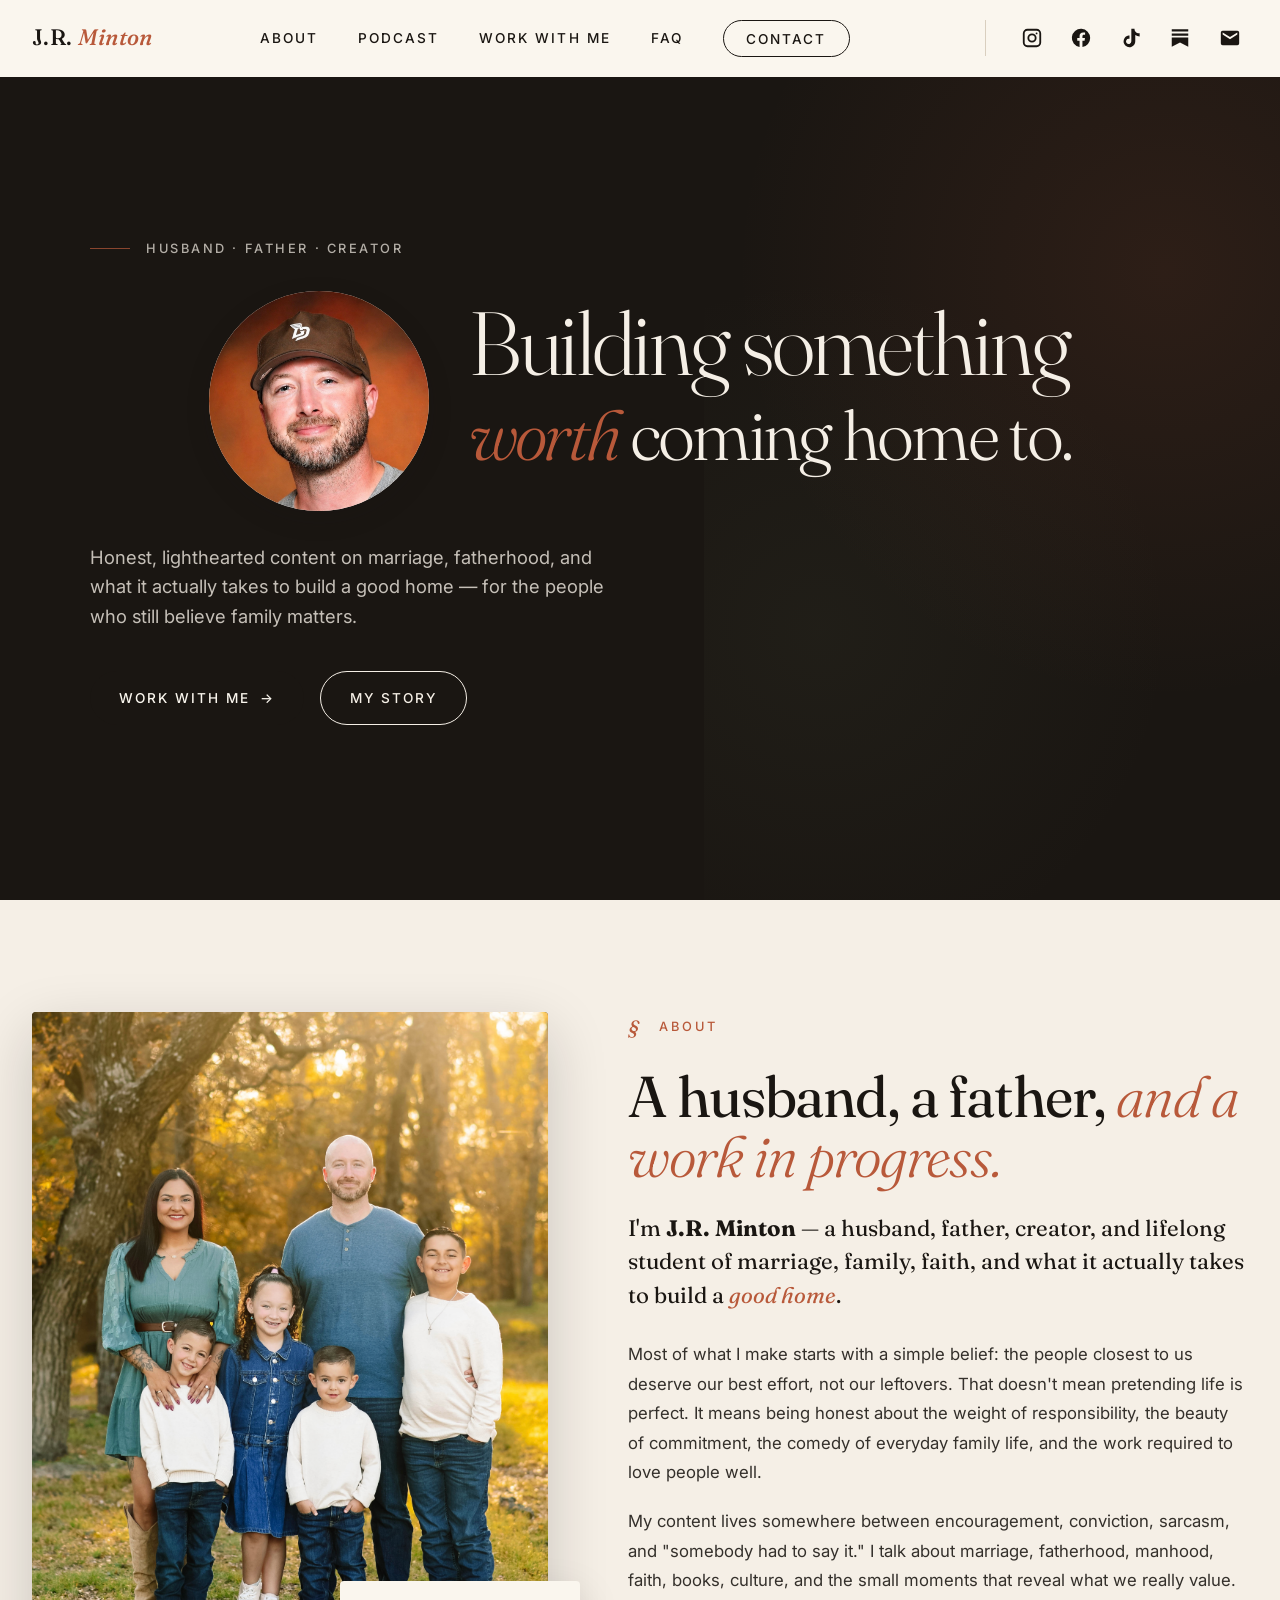
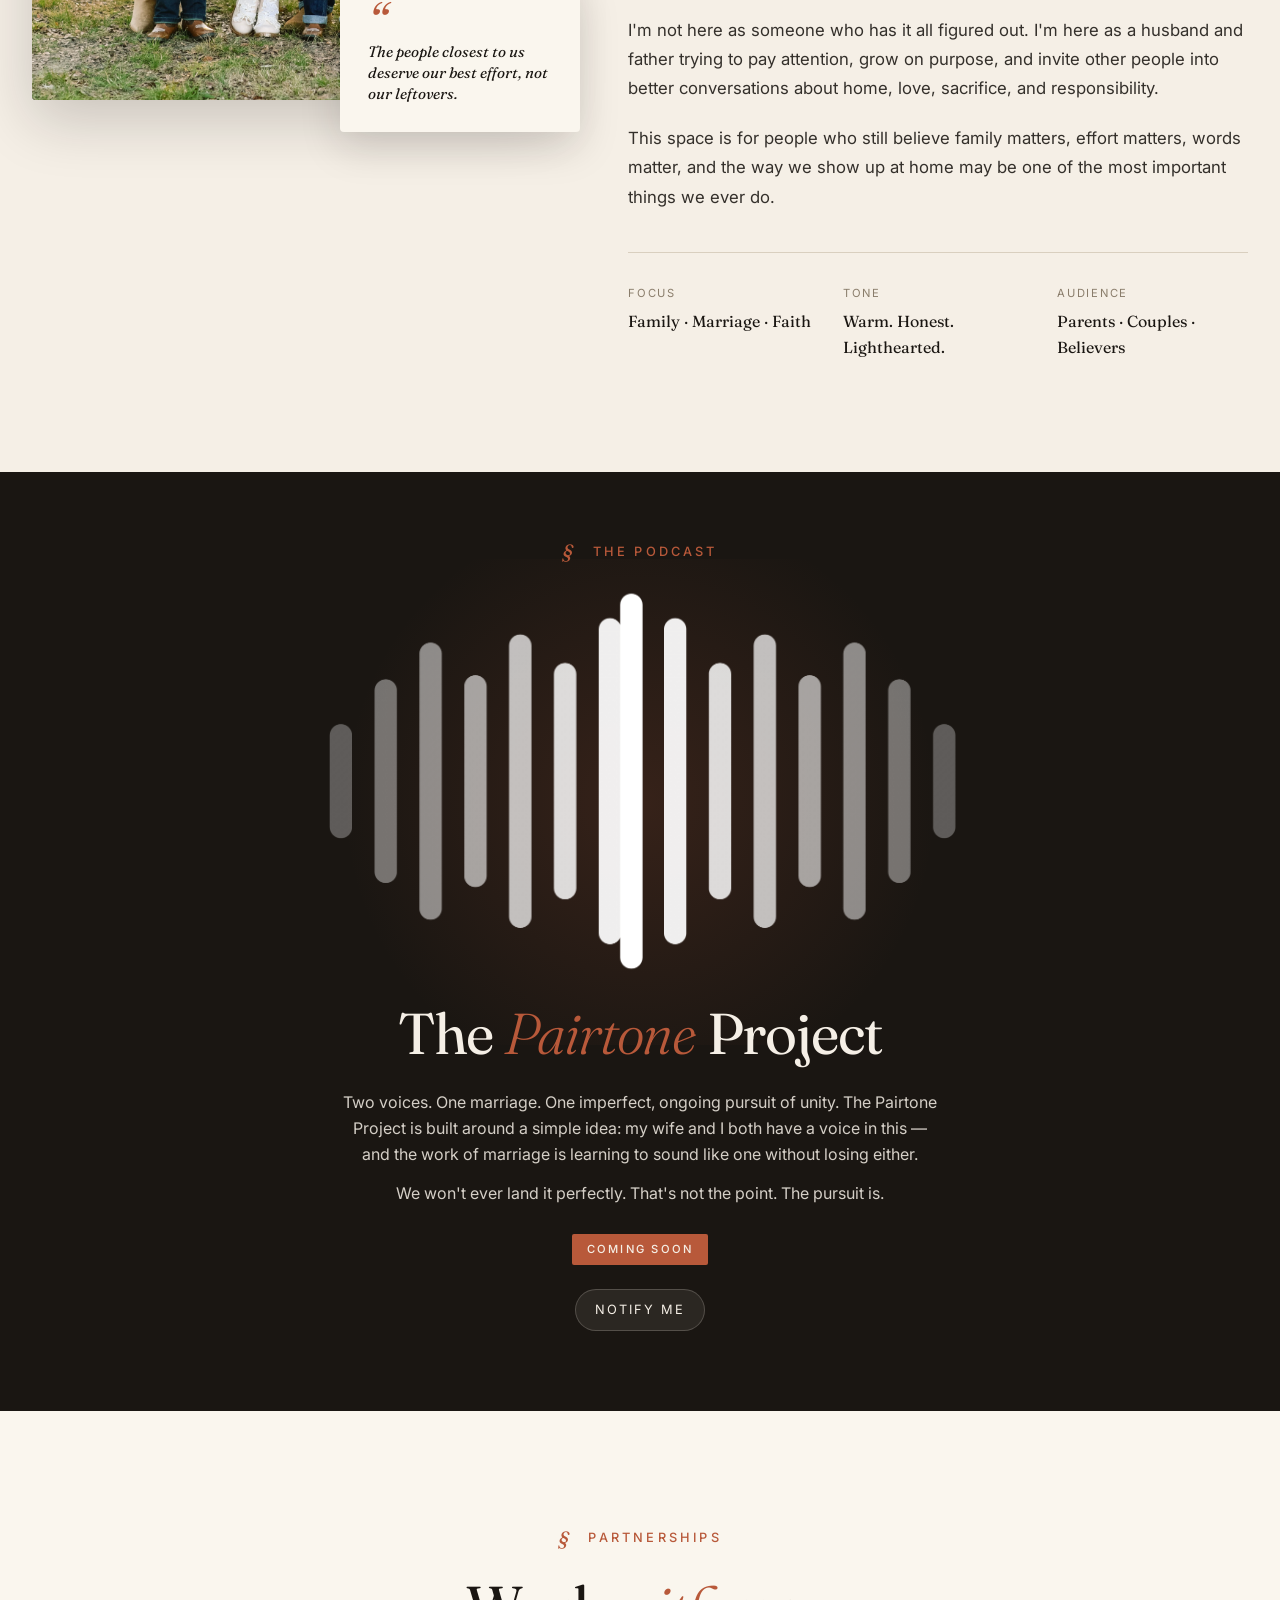
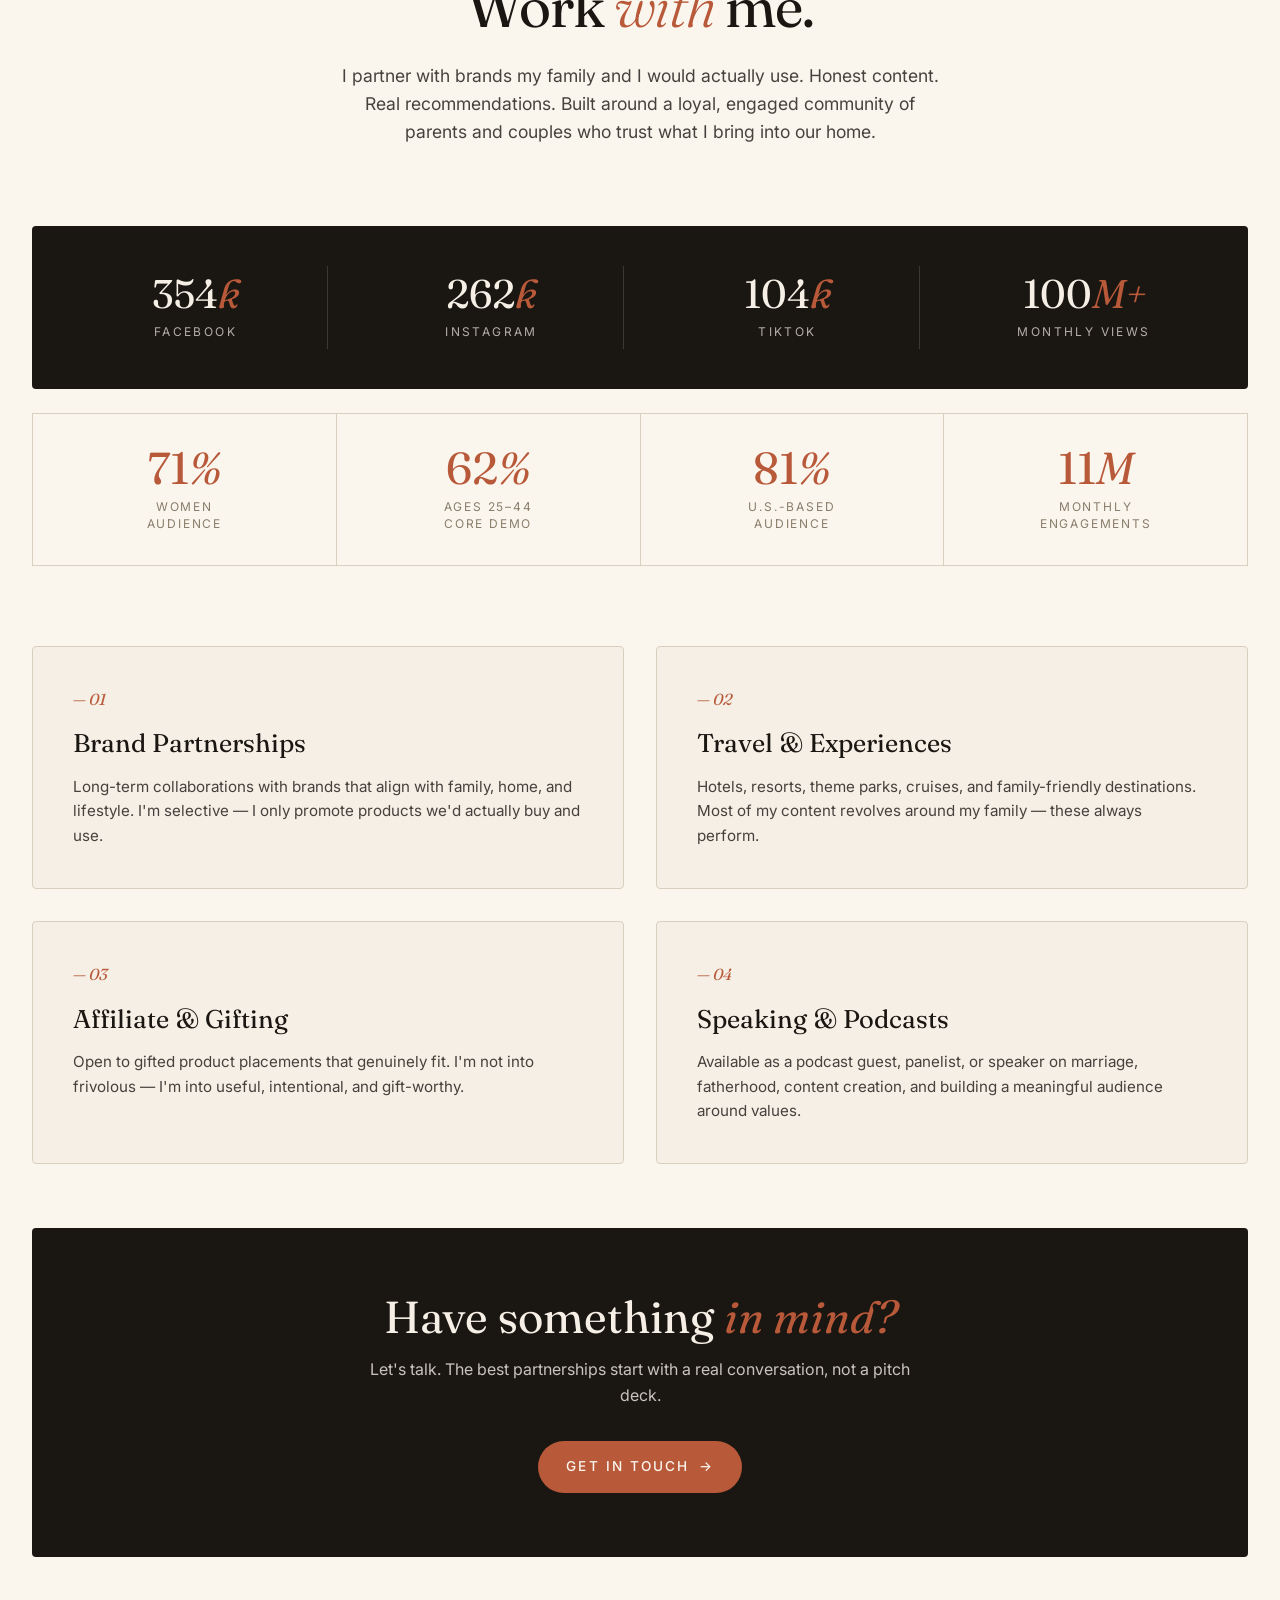
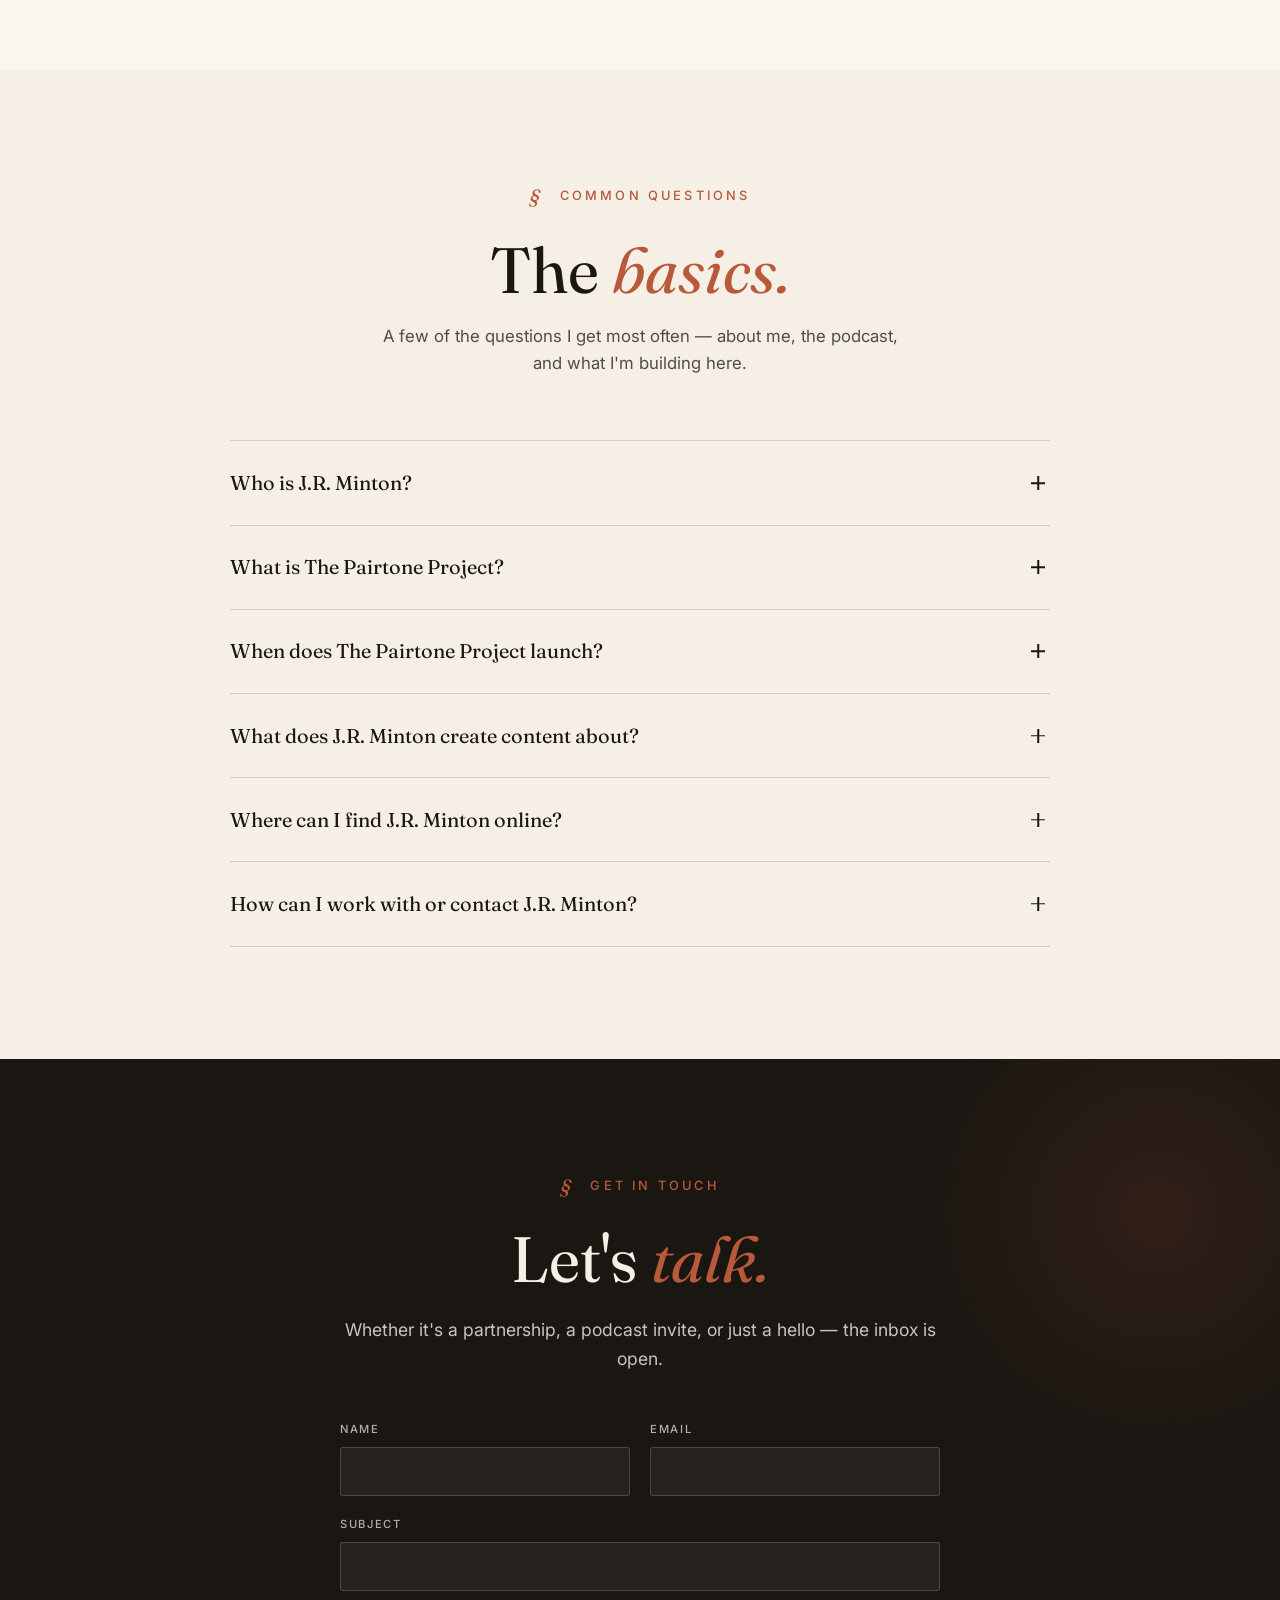
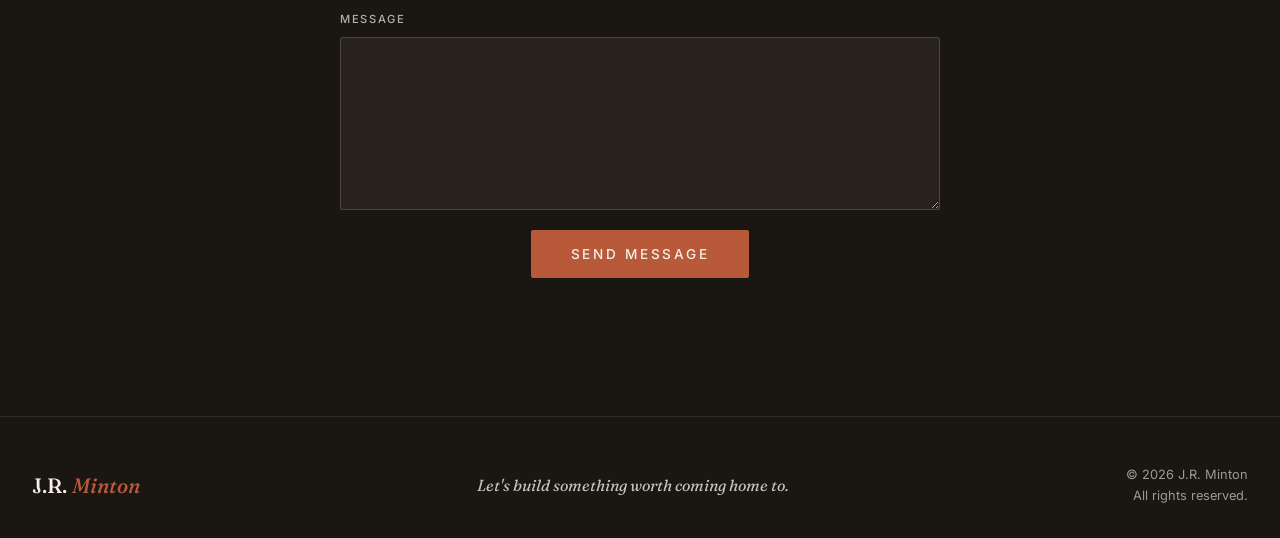
==== commit 627d9101: "Add files via upload" ====
--- a/index.html
+++ b/index.html
@@ -1346,6 +1346,9 @@
       <a href="https://www.tiktok.com/@minton__jr" target="_blank" rel="noopener noreferrer" class="nav-social" aria-label="TikTok">
         <svg viewBox="0 0 24 24"><path d="M19.59 6.69a4.83 4.83 0 0 1-3.77-4.25V2h-3.45v13.67a2.89 2.89 0 0 1-5.2 1.74 2.89 2.89 0 0 1 2.31-4.64 2.93 2.93 0 0 1 .88.13V9.4a6.84 6.84 0 0 0-1-.05A6.33 6.33 0 0 0 5.8 20.1a6.34 6.34 0 0 0 10.86-4.43V8.78a8.16 8.16 0 0 0 4.77 1.52V6.85a4.85 4.85 0 0 1-1.84-.16z"/></svg>
       </a>
+      <a href="https://substack.com/@mintonjr" target="_blank" rel="noopener noreferrer" class="nav-social" aria-label="Substack">
+        <svg viewBox="0 0 24 24"><path d="M3 2.5h18V5H3zm0 4.5h18v2.5H3zm0 4.5h18V21.5l-9-4.5-9 4.5z"/></svg>
+      </a>
       <a href="mailto:sofas_liquids_8u@icloud.com" class="nav-social" aria-label="Email J.R.">
         <svg viewBox="0 0 24 24"><path d="M20 4H4a2 2 0 0 0-2 2v12a2 2 0 0 0 2 2h16a2 2 0 0 0 2-2V6a2 2 0 0 0-2-2zm0 4.24-8 5-8-5V6l8 5 8-5v2.24z"/></svg>
       </a>
@@ -1498,7 +1501,7 @@
           <div class="social-stat-label">TikTok</div>
         </div>
         <div class="social-stat">
-          <div class="social-stat-num">119<span class="italic">M</span></div>
+          <div class="social-stat-num">100<span class="italic">M+</span></div>
           <div class="social-stat-label">Monthly Views</div>
         </div>
       </div>
@@ -1519,8 +1522,8 @@
         <div class="demo-label">U.S.-Based<br>Audience</div>
       </div>
       <div class="demo-card">
-        <div class="demo-num">31<span class="italic">M</span></div>
-        <div class="demo-label">Quarterly<br>Engagements</div>
+        <div class="demo-num">11<span class="italic">M</span></div>
+        <div class="demo-label">Monthly<br>Engagements</div>
       </div>
     </div>
 
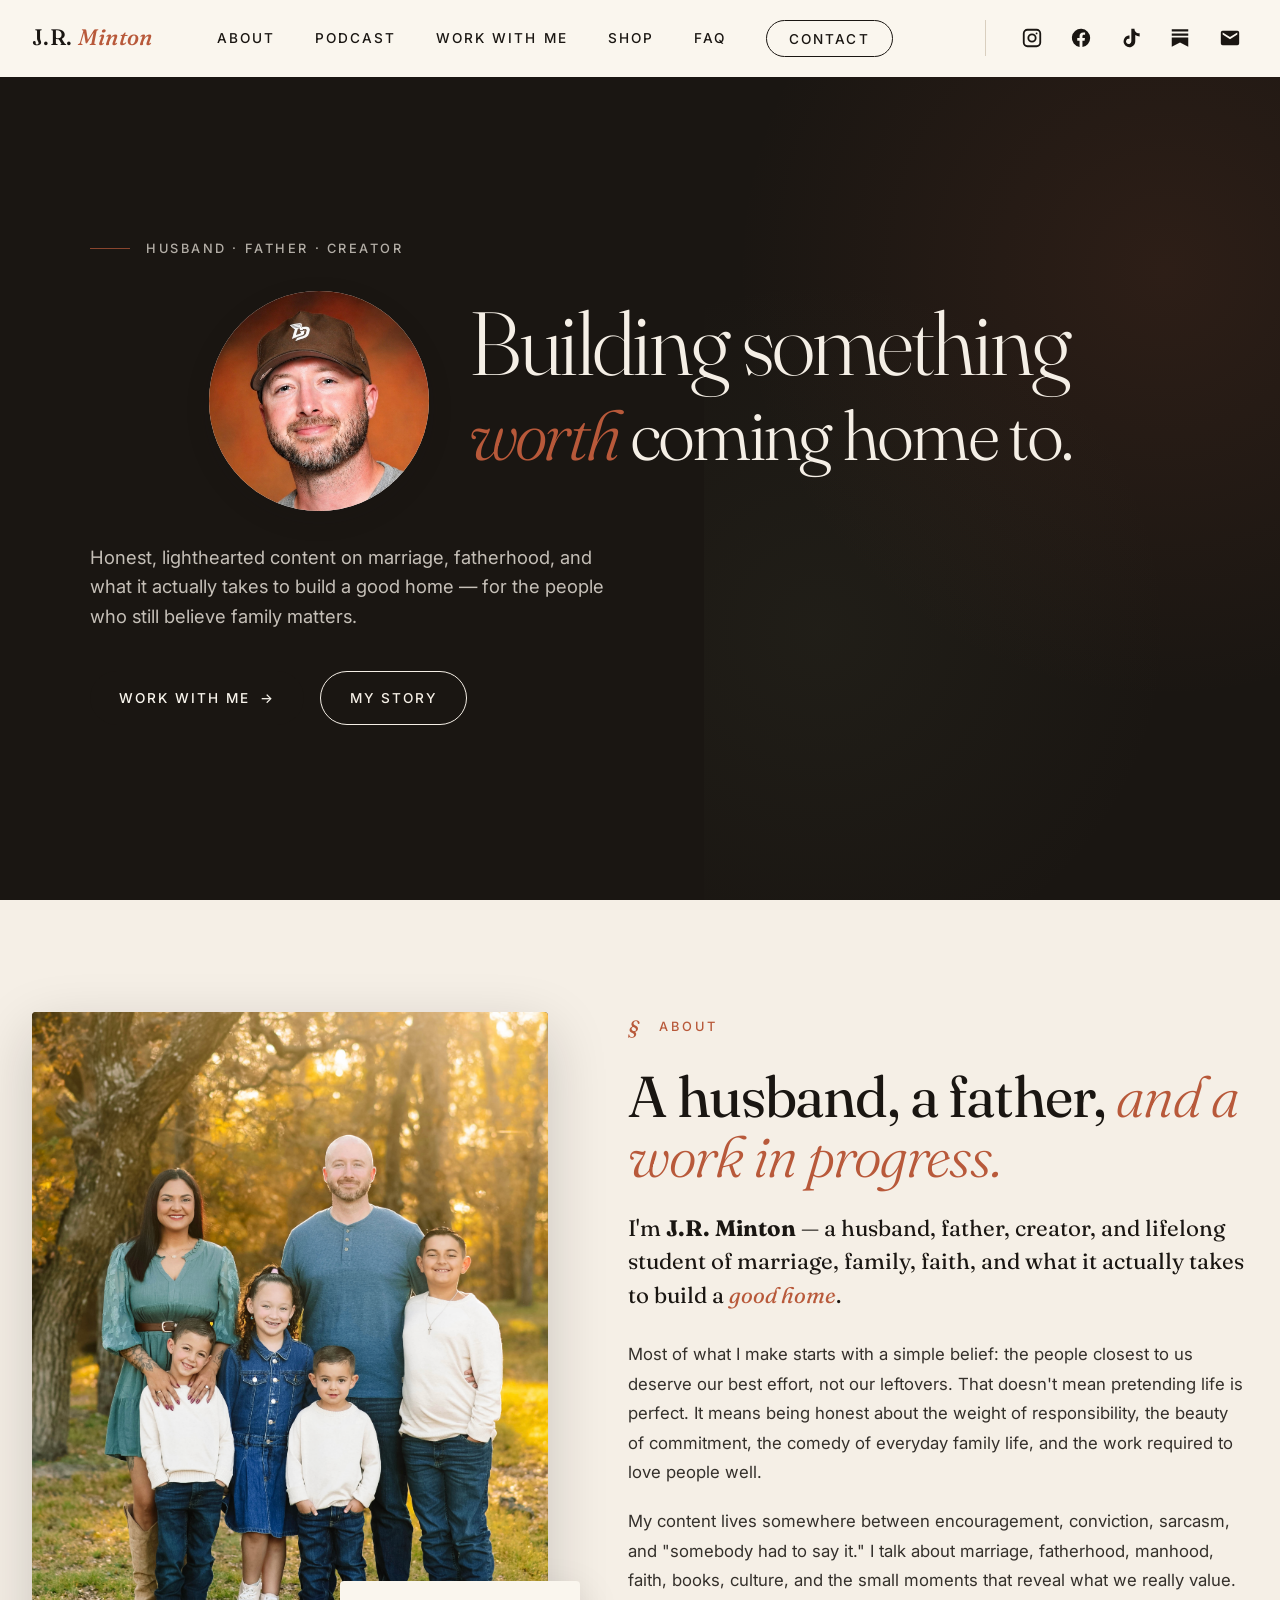
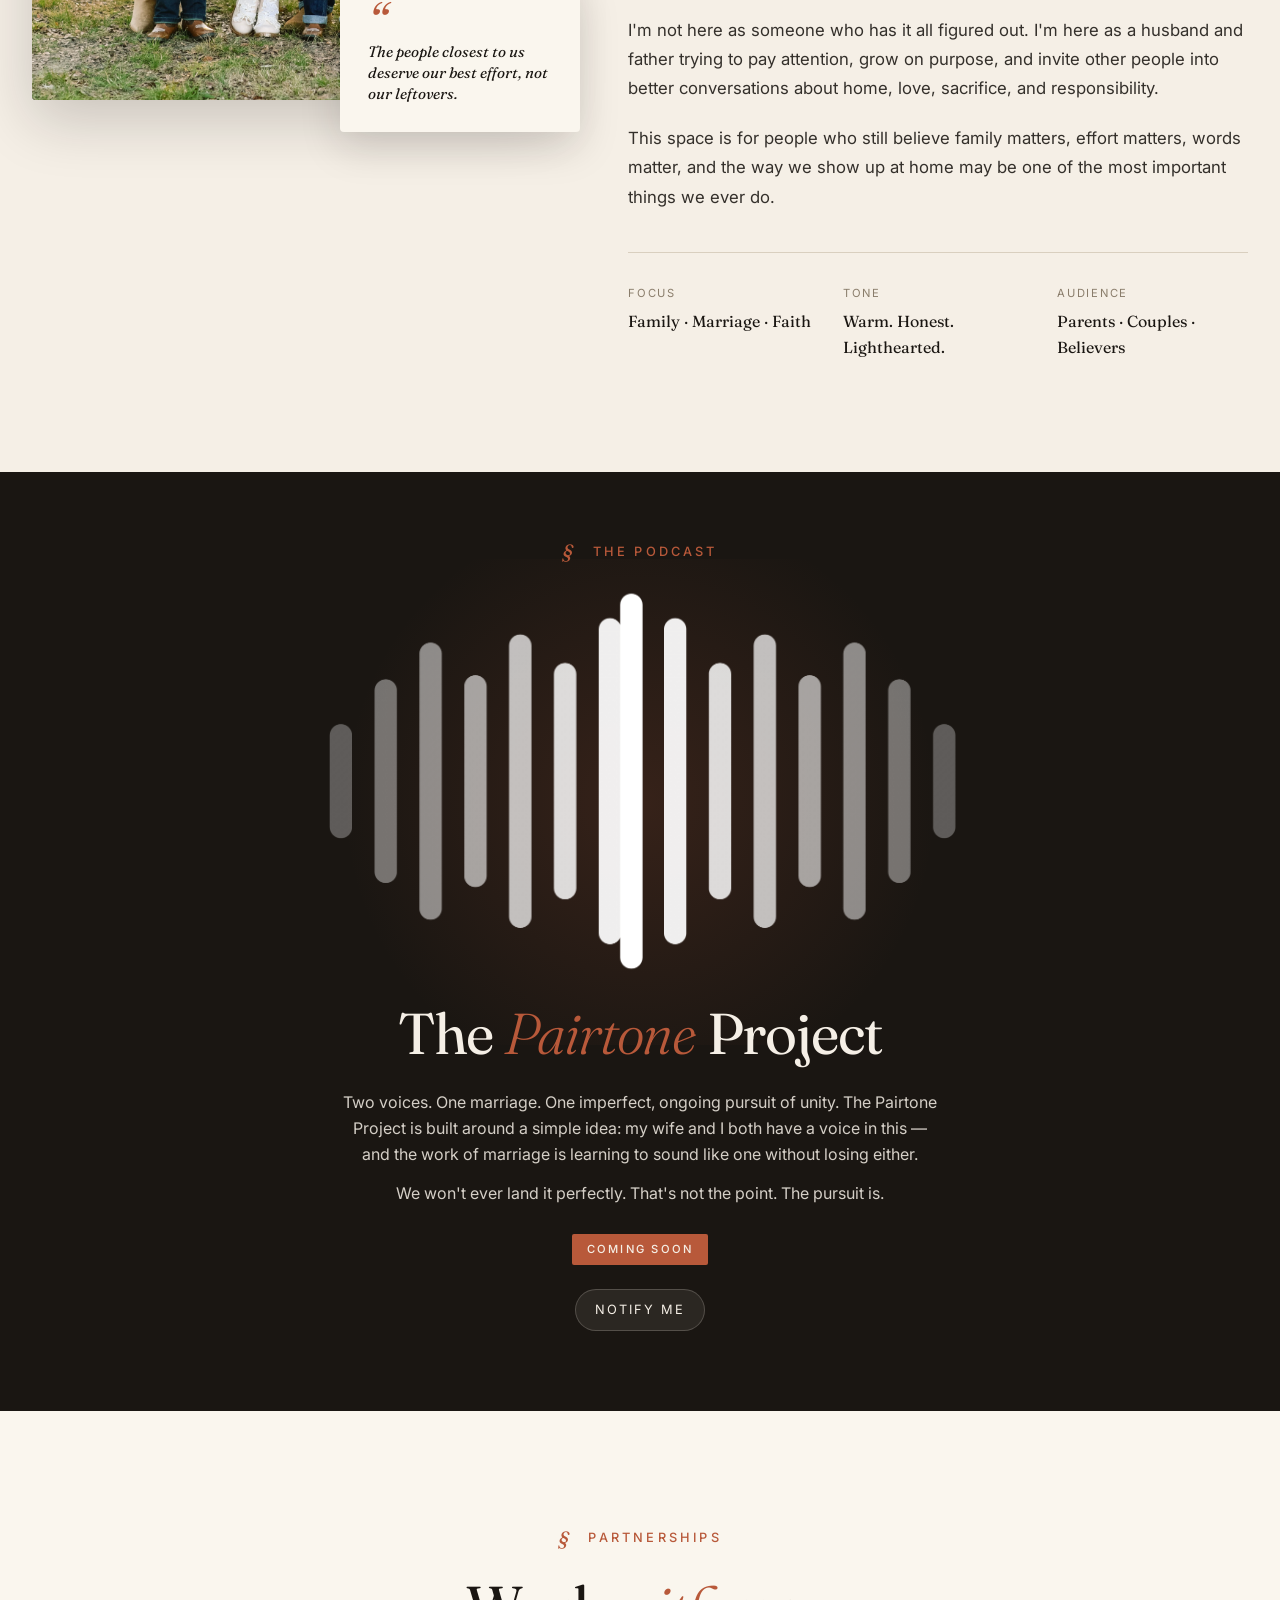
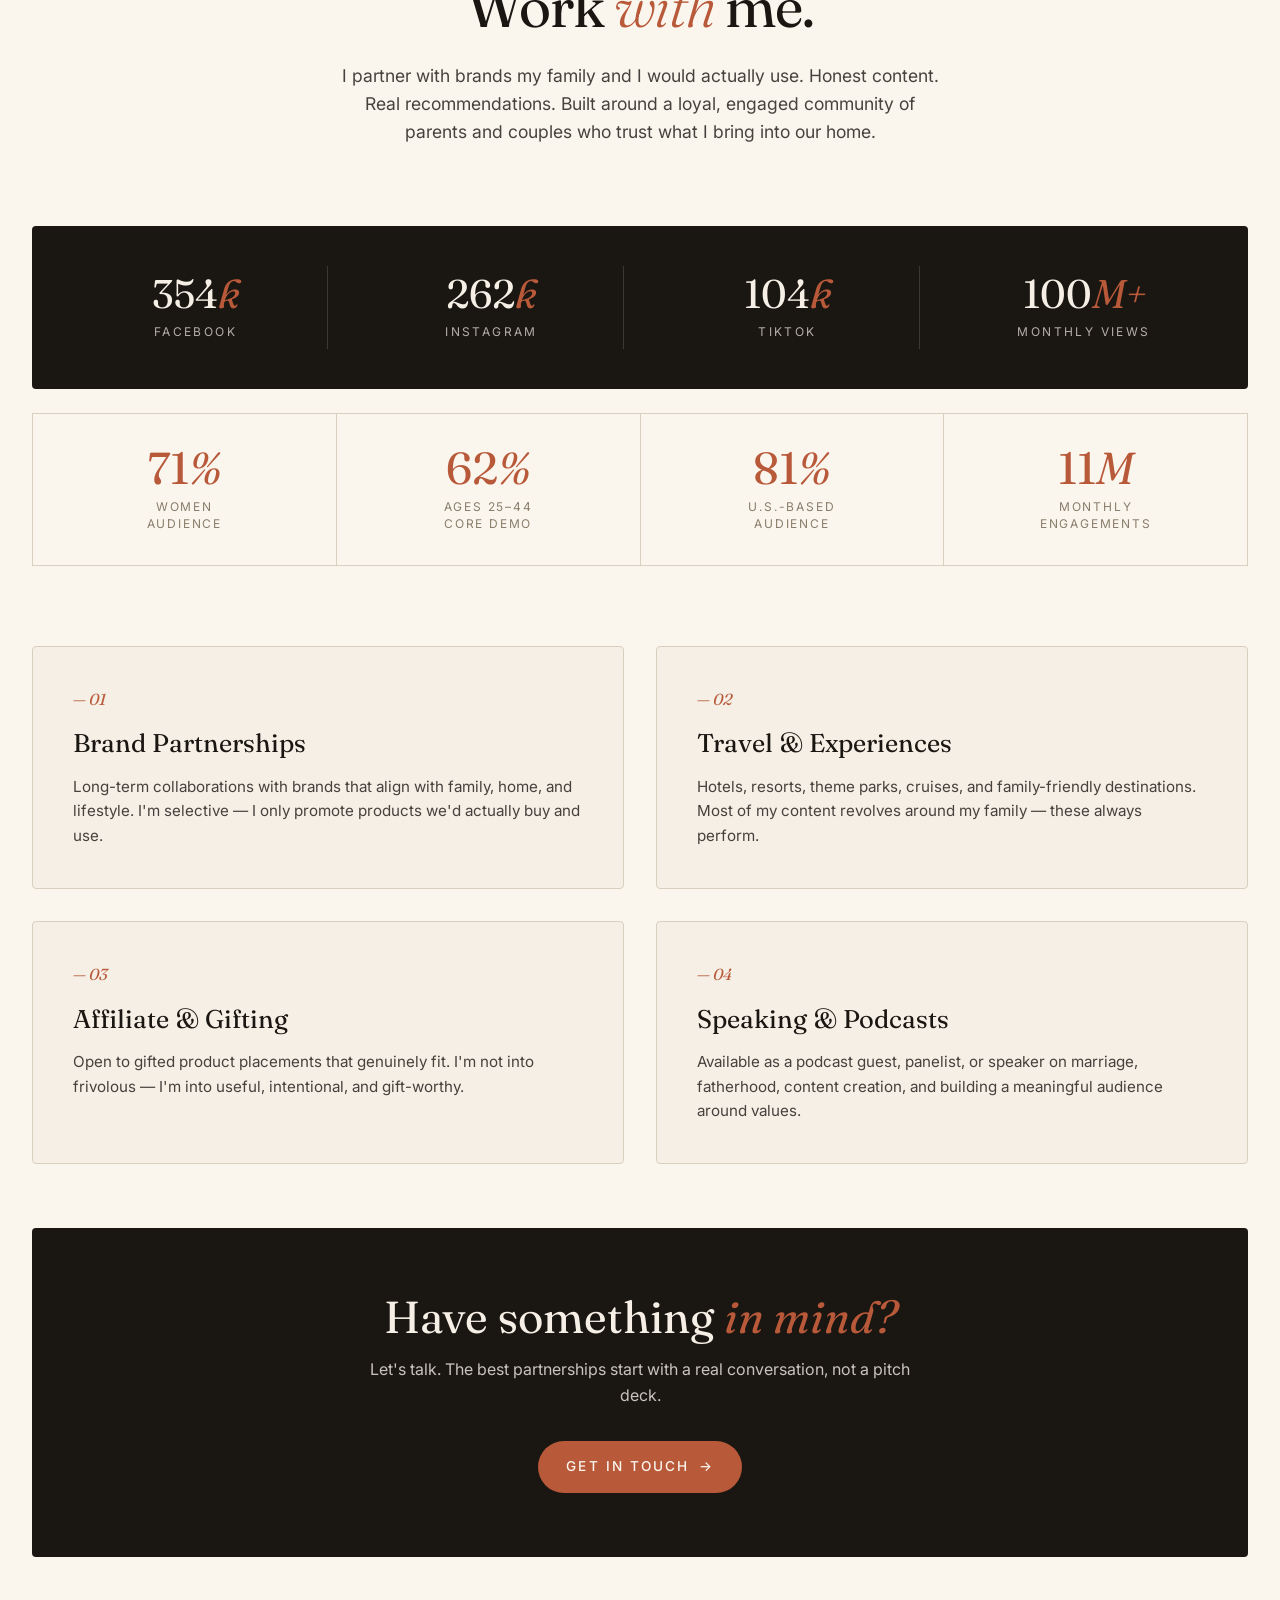
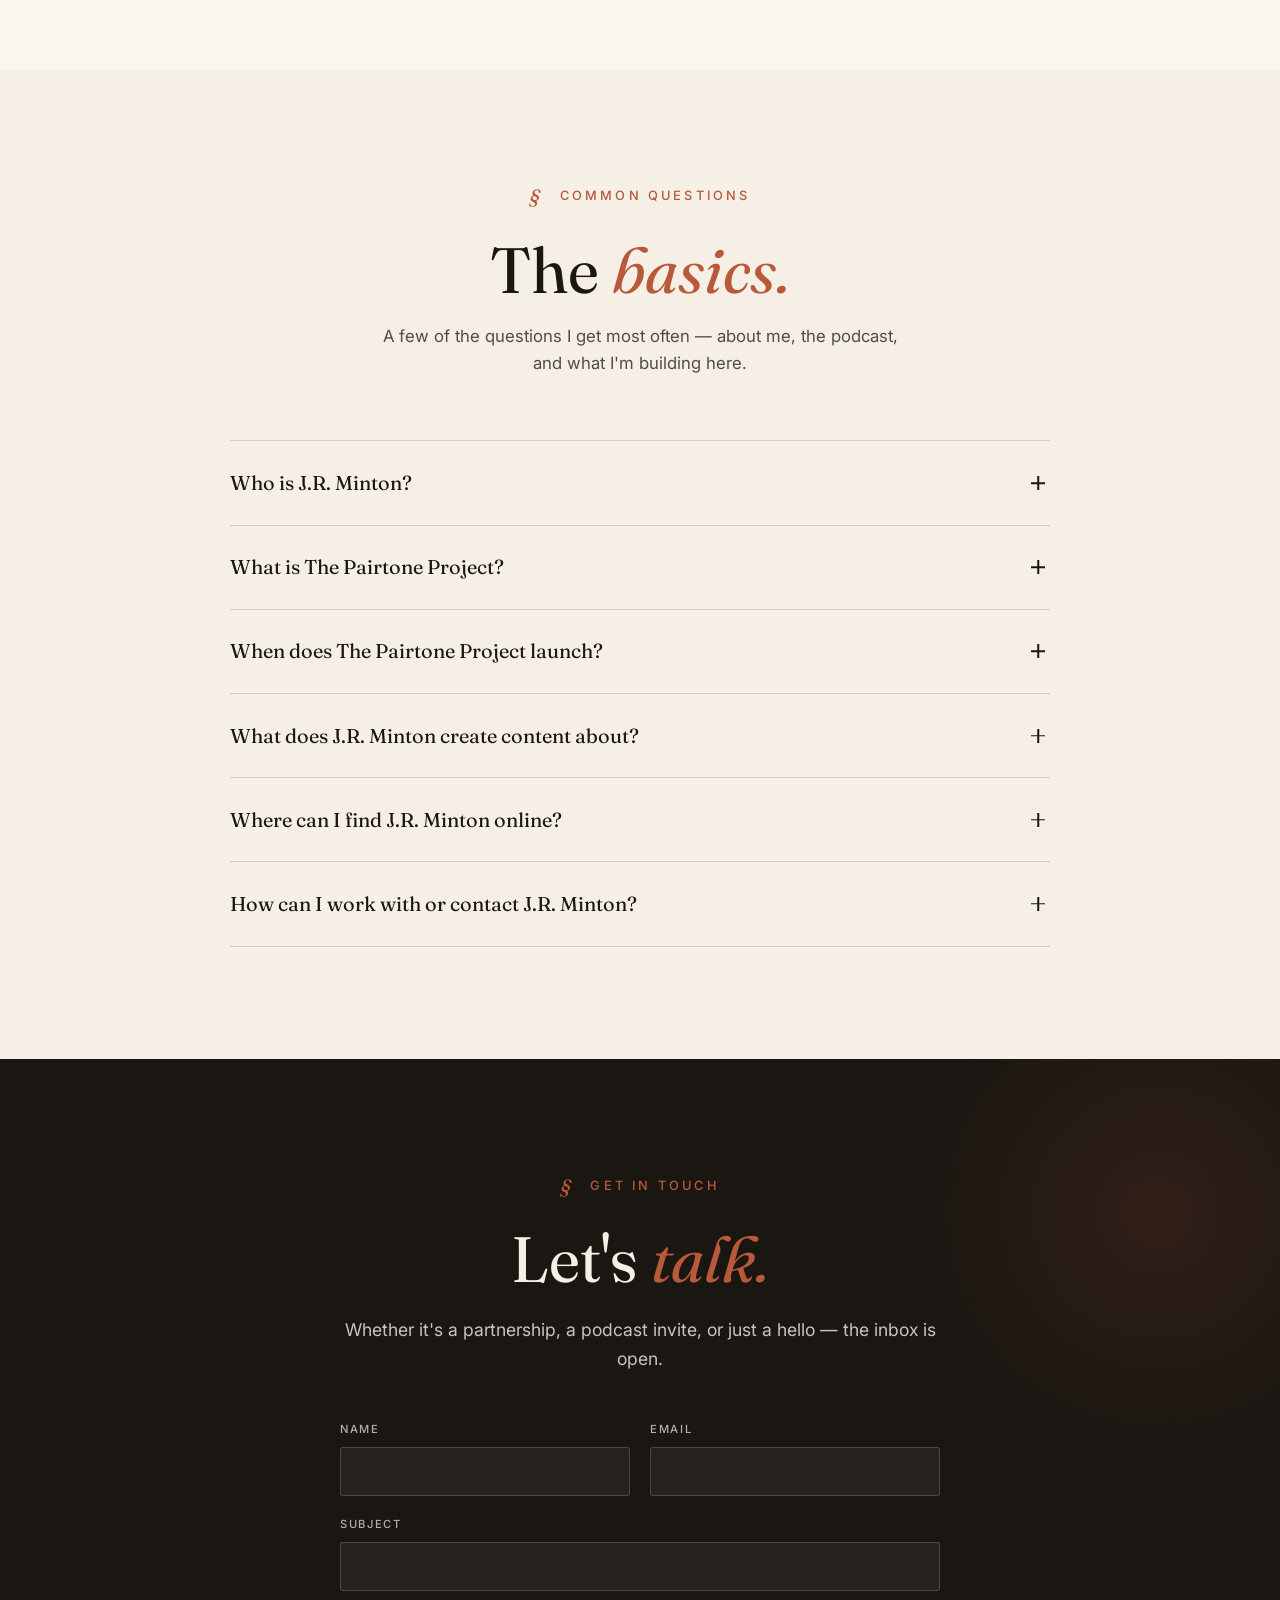
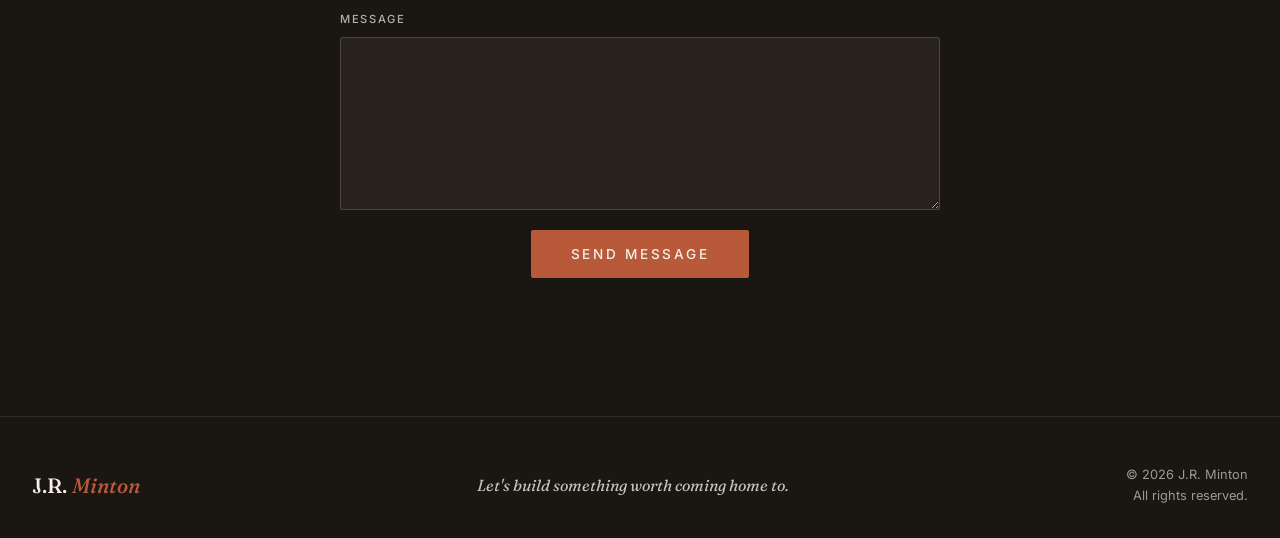
==== commit f05497c1: "Add files via upload" ====
--- a/index.html
+++ b/index.html
@@ -140,1201 +140,21 @@
 <link rel="preconnect" href="https://fonts.googleapis.com">
 <link rel="preconnect" href="https://fonts.gstatic.com" crossorigin>
 <link href="https://fonts.googleapis.com/css2?family=Fraunces:ital,opsz,wght@0,9..144,300;0,9..144,400;0,9..144,500;0,9..144,600;0,9..144,700;1,9..144,400;1,9..144,500&family=Inter:wght@300;400;500;600&display=swap" rel="stylesheet">
-<style>
-  :root {
-    --ink: #1a1612;
-    --cream: #f5efe6;
-    --paper: #faf6ee;
-    --terracotta: #b8593a;
-    --terracotta-deep: #8f4128;
-    --sage: #6b7a5a;
-    --warm-gray: #8a7d6b;
-    --rule: #d9cfbf;
-  }
-
-  * { margin: 0; padding: 0; box-sizing: border-box; }
-
-  html { scroll-behavior: smooth; }
-
-  body {
-    background: var(--paper);
-    color: var(--ink);
-    font-family: 'Inter', sans-serif;
-    font-weight: 400;
-    line-height: 1.6;
-    -webkit-font-smoothing: antialiased;
-    overflow-x: hidden;
-  }
-
-  .display { font-family: 'Fraunces', serif; font-weight: 400; letter-spacing: -0.02em; }
-  .display-italic { font-family: 'Fraunces', serif; font-style: italic; font-weight: 400; }
-
-  /* ================ NAV ================ */
-  nav {
-    position: fixed;
-    top: 0; left: 0; right: 0;
-    z-index: 100;
-    padding: 1.25rem 2rem;
-    background: var(--paper);
-    border-bottom: 1px solid transparent;
-    transition: border-color 0.3s ease;
-  }
-  nav.scrolled { border-bottom-color: var(--rule); }
-
-  .nav-inner {
-    max-width: 1400px;
-    margin: 0 auto;
-    display: flex;
-    justify-content: space-between;
-    align-items: center;
-  }
-
-  .nav-logo {
-    font-family: 'Fraunces', serif;
-    font-size: 1.4rem;
-    font-weight: 500;
-    letter-spacing: 0.02em;
-    color: var(--ink);
-    text-decoration: none;
-  }
-  .nav-logo span { font-style: italic; color: var(--terracotta); }
-
-  .nav-links {
-    display: flex;
-    gap: 2.5rem;
-    list-style: none;
-    align-items: center;
-  }
-  .nav-links a {
-    font-size: 0.85rem;
-    text-transform: uppercase;
-    letter-spacing: 0.15em;
-    color: var(--ink);
-    text-decoration: none;
-    transition: color 0.2s ease;
-    font-weight: 500;
-  }
-  .nav-links a:hover { color: var(--terracotta); }
-
-  .nav-cta {
-    padding: 0.6rem 1.4rem;
-    border: 1px solid var(--ink);
-    border-radius: 999px;
-    transition: all 0.2s ease;
-  }
-  .nav-cta:hover {
-    background: var(--ink);
-    color: var(--paper) !important;
-  }
-
-  .menu-toggle {
-    display: none;
-    background: none;
-    border: none;
-    cursor: pointer;
-    color: var(--ink);
-    padding: 0.25rem;
-    line-height: 0;
-  }
-  .menu-toggle svg {
-    width: 24px;
-    height: 24px;
-    display: block;
-  }
-  .menu-toggle .menu-icon-close { display: none; }
-  .menu-toggle.is-open .menu-icon-open { display: none; }
-  .menu-toggle.is-open .menu-icon-close { display: block; }
-
-  /* ================ NAV SOCIALS ================ */
-  .nav-socials {
-    display: flex;
-    align-items: center;
-    gap: 0.85rem;
-    margin-left: 1.75rem;
-    padding-left: 1.75rem;
-    border-left: 1px solid var(--rule);
-  }
-  .nav-social {
-    display: inline-flex;
-    align-items: center;
-    justify-content: center;
-    width: 36px;
-    height: 36px;
-    border-radius: 50%;
-    color: var(--ink);
-    transition: all 0.2s ease;
-    text-decoration: none;
-  }
-  .nav-social:hover {
-    background: var(--terracotta);
-    color: var(--paper);
-    transform: translateY(-1px);
-  }
-  .nav-social svg {
-    width: 22px;
-    height: 22px;
-    fill: currentColor;
-  }
-
-  /* ================ HERO ================ */
-  .hero {
-    min-height: 100vh;
-    /* dvh accounts for iOS Safari's collapsing browser chrome — newer browsers
-       use this; older ones fall back to the vh value above. */
-    min-height: 100dvh;
-    padding: 8rem 2rem 4rem;
-    display: flex;
-    align-items: center;
-    position: relative;
-    overflow: hidden;
-    background: var(--ink);
-    color: var(--cream);
-  }
-
-  .hero::before {
-    content: '';
-    position: absolute;
-    top: 0; right: 0;
-    width: 45%;
-    height: 100%;
-    background:
-      radial-gradient(circle at 80% 30%, rgba(184, 89, 58, 0.12) 0%, transparent 55%),
-      radial-gradient(circle at 20% 70%, rgba(107, 122, 90, 0.08) 0%, transparent 45%);
-    pointer-events: none;
-  }
-
-  .hero-inner {
-    max-width: 1100px;
-    margin: 0 auto;
-    width: 100%;
-    position: relative;
-    z-index: 1;
-  }
-
-  .hero-headline-row {
-    display: flex;
-    align-items: center;
-    justify-content: center;
-    gap: 2.5rem;
-    margin-bottom: 2rem;
-    flex-wrap: wrap;
-  }
-  .hero-headline-row h1 {
-    margin-bottom: 0;
-    min-width: 0;
-  }
-
-  .hero-eyebrow {
-    display: flex;
-    align-items: center;
-    gap: 1rem;
-    margin-bottom: 2rem;
-    font-size: 0.8rem;
-    letter-spacing: 0.2em;
-    text-transform: uppercase;
-    color: var(--warm-gray);
-    font-weight: 500;
-  }
-  .hero-eyebrow::before {
-    content: '';
-    width: 40px;
-    height: 1px;
-    background: var(--terracotta);
-  }
-  .hero .hero-eyebrow {
-    color: var(--cream);
-    opacity: 0.7;
-  }
-
-  .hero h1 {
-    font-family: 'Fraunces', serif;
-    font-size: clamp(3rem, 7vw, 6.5rem);
-    line-height: 0.95;
-    letter-spacing: -0.03em;
-    margin-bottom: 2rem;
-    font-weight: 300;
-    color: var(--cream);
-  }
-  .hero h1 .italic {
-    font-style: italic;
-    color: var(--terracotta);
-    font-weight: 300;
-  }
-  .hero h1 .headline-line-2 {
-    font-size: 0.78em;
-    display: inline-block;
-    white-space: nowrap;
-  }
-  /* Allow the second line to wrap on narrow screens; otherwise it overflows
-     the viewport and gets clipped by body's overflow-x: hidden. */
-  @media (max-width: 600px) {
-    .hero h1 .headline-line-2 { white-space: normal; }
-  }
-
-  .hero-tagline {
-    font-size: 1.15rem;
-    line-height: 1.6;
-    color: var(--cream);
-    opacity: 0.78;
-    max-width: 520px;
-    margin-bottom: 2.5rem;
-  }
-
-  .hero-cta-group {
-    display: flex;
-    gap: 1rem;
-    flex-wrap: wrap;
-  }
-
-  .btn {
-    display: inline-flex;
-    align-items: center;
-    gap: 0.6rem;
-    padding: 0.95rem 1.8rem;
-    font-size: 0.85rem;
-    text-transform: uppercase;
-    letter-spacing: 0.15em;
-    text-decoration: none;
-    font-weight: 500;
-    transition: all 0.25s ease;
-    cursor: pointer;
-    border: none;
-    font-family: 'Inter', sans-serif;
-  }
-  .btn-primary {
-    background: var(--ink);
-    color: var(--paper);
-    border-radius: 999px;
-  }
-  .btn-primary:hover {
-    background: var(--terracotta);
-    transform: translateY(-2px);
-  }
-  .btn-secondary {
-    background: var(--cream);
-    color: var(--ink);
-    border: 1.5px solid var(--ink);
-    border-radius: 999px;
-  }
-  .btn-secondary:hover {
-    background: var(--ink);
-    color: var(--paper);
-  }
-  .hero .btn-secondary {
-    background: transparent;
-    color: var(--cream);
-    border-color: var(--cream);
-  }
-  .hero .btn-secondary:hover {
-    background: var(--cream);
-    color: var(--ink);
-  }
-  .btn-arrow { transition: transform 0.25s ease; }
-  .btn:hover .btn-arrow { transform: translateX(4px); }
-
-  .hero-portrait {
-    width: 220px;
-    height: 220px;
-    flex-shrink: 0;
-    border-radius: 50%;
-    overflow: hidden;
-    box-shadow: 0 8px 24px rgba(26, 22, 18, 0.15);
-    background: var(--cream);
-  }
-
-  .hero-portrait img {
-    width: 100%;
-    height: 100%;
-    object-fit: cover;
-    object-position: center top;
-    display: block;
-  }
-
-  .portrait-badge {
-    position: absolute;
-    bottom: -1.5rem;
-    left: -1.5rem;
-    background: var(--cream);
-    padding: 1.25rem 1.5rem;
-    border-radius: 4px;
-    box-shadow: 0 10px 40px rgba(26, 22, 18, 0.12);
-    z-index: 2;
-  }
-  .portrait-badge-num {
-    font-family: 'Fraunces', serif;
-    font-size: 2rem;
-    line-height: 1;
-    color: var(--terracotta);
-    font-weight: 500;
-  }
-  .portrait-badge-label {
-    font-size: 0.7rem;
-    text-transform: uppercase;
-    letter-spacing: 0.15em;
-    color: var(--warm-gray);
-    margin-top: 0.4rem;
-  }
-
-  /* ================ SOCIAL STRIP ================ */
-  .social-strip {
-    background: var(--ink);
-    color: var(--cream);
-    padding: 3rem 2rem;
-    overflow: hidden;
-  }
-  /* Inline variant — sits inside another section with rounded corners and tight margins */
-  .social-strip-inline {
-    border-radius: 4px;
-    padding: 2.5rem 2rem;
-    margin-bottom: 1.5rem;
-  }
-  .social-strip-inner {
-    max-width: 1400px;
-    margin: 0 auto;
-    display: grid;
-    grid-template-columns: repeat(4, 1fr);
-    gap: 2rem;
-  }
-  .social-stat {
-    text-align: center;
-    border-right: 1px solid rgba(245, 239, 230, 0.15);
-    padding: 0.5rem 0;
-  }
-  .social-stat:last-child { border-right: none; }
-  .social-stat-num {
-    font-family: 'Fraunces', serif;
-    font-size: 2.5rem;
-    line-height: 1;
-    margin-bottom: 0.5rem;
-    font-weight: 400;
-  }
-  .social-stat-num .italic { font-style: italic; color: var(--terracotta); }
-  .social-stat-label {
-    font-size: 0.75rem;
-    text-transform: uppercase;
-    letter-spacing: 0.2em;
-    opacity: 0.7;
-  }
-
-  /* ================ SECTION SHARED ================ */
-  section {
-    padding: 7rem 2rem;
-    position: relative;
-  }
-  .section-inner {
-    max-width: 1400px;
-    margin: 0 auto;
-  }
-
-  .section-label {
-    font-size: 0.8rem;
-    letter-spacing: 0.25em;
-    text-transform: uppercase;
-    color: var(--terracotta);
-    margin-bottom: 1.5rem;
-    font-weight: 500;
-    display: flex;
-    align-items: center;
-    gap: 1rem;
-  }
-  .section-label::before {
-    content: '§';
-    font-family: 'Fraunces', serif;
-    font-size: 1.2rem;
-    font-style: italic;
-  }
-
-  .section-title {
-    font-family: 'Fraunces', serif;
-    font-size: clamp(2.2rem, 4.5vw, 4rem);
-    line-height: 1.05;
-    letter-spacing: -0.02em;
-    margin-bottom: 1.5rem;
-    font-weight: 400;
-  }
-  .section-title .italic { font-style: italic; color: var(--terracotta); font-weight: 300; }
-
-  /* ================ ABOUT ================ */
-  .about {
-    background: var(--cream);
-  }
-  .about-grid {
-    display: grid;
-    grid-template-columns: 1fr 1.2fr;
-    gap: 5rem;
-    align-items: start;
-  }
-  .about-image-stack {
-    position: relative;
-    aspect-ratio: 3/4;
-  }
-  .about-image-main {
-    position: absolute;
-    inset: 0;
-    background: linear-gradient(135deg, #3d342a 0%, #1a1612 100%);
-    border-radius: 4px;
-    box-shadow: 0 20px 60px rgba(26, 22, 18, 0.2);
-    overflow: hidden;
-  }
-  .about-image-main img {
-    width: 100%;
-    height: 100%;
-    object-fit: cover;
-    object-position: center;
-    display: block;
-  }
-  .about-quote-card {
-    position: absolute;
-    bottom: -2rem;
-    right: -2rem;
-    background: var(--paper);
-    padding: 1.75rem;
-    max-width: 240px;
-    border-radius: 4px;
-    box-shadow: 0 15px 40px rgba(26, 22, 18, 0.15);
-  }
-  .about-quote-card .quote-mark {
-    font-family: 'Fraunces', serif;
-    font-style: italic;
-    font-size: 3rem;
-    line-height: 0.5;
-    color: var(--terracotta);
-    margin-bottom: 0.5rem;
-    display: block;
-  }
-  .about-quote-card p {
-    font-family: 'Fraunces', serif;
-    font-style: italic;
-    font-size: 0.95rem;
-    line-height: 1.4;
-    color: var(--ink);
-  }
-
-  .about-content p {
-    margin-bottom: 1.25rem;
-    font-size: 1.05rem;
-    line-height: 1.75;
-    color: var(--ink);
-    opacity: 0.88;
-  }
-  .about-content p:first-of-type {
-    font-family: 'Fraunces', serif;
-    font-size: 1.4rem;
-    line-height: 1.5;
-    color: var(--ink);
-    opacity: 1;
-    margin-bottom: 1.75rem;
-  }
-  .about-content p:first-of-type .italic {
-    font-style: italic;
-    color: var(--terracotta);
-  }
-
-  .about-meta {
-    margin-top: 2.5rem;
-    padding-top: 2rem;
-    border-top: 1px solid var(--rule);
-    display: grid;
-    grid-template-columns: repeat(3, 1fr);
-    gap: 1.5rem;
-  }
-  .about-meta-item {
-    font-size: 0.85rem;
-  }
-  .about-meta-label {
-    text-transform: uppercase;
-    letter-spacing: 0.15em;
-    color: var(--warm-gray);
-    margin-bottom: 0.4rem;
-    font-size: 0.7rem;
-  }
-  .about-meta-value {
-    font-family: 'Fraunces', serif;
-    font-size: 1rem;
-  }
-
-  /* ================ PODCAST ================ */
-  .podcast {
-    background: var(--ink);
-    color: var(--cream);
-    overflow: hidden;
-    position: relative;
-    /* Override global section padding — handle our own spacing */
-    padding: 4rem 2rem 5rem;
-  }
-
-  .podcast-stack {
-    max-width: 760px;
-    width: 100%;
-    margin: 0 auto;
-    text-align: center;
-    position: relative;
-    display: flex;
-    flex-direction: column;
-    align-items: center;
-  }
-  .podcast .section-label {
-    color: var(--terracotta);
-    justify-content: center;
-    margin-bottom: 2rem;
-  }
-
-  /* The wave - scales based on scroll progress.
-     transform-origin: center bottom means it shrinks UPWARD from its
-     bottom edge, leaving the title position untouched.
-     margin-top (set by JS, becomes negative) pulls the shrinking wave
-     up toward the label, closing the empty space above it. */
-  .podcast-wave {
-    position: relative;
-    width: 100%;
-    max-width: 720px;
-    aspect-ratio: 16/9;
-    display: flex;
-    align-items: center;
-    justify-content: center;
-    transform: scale(var(--wave-scale, 1));
-    transform-origin: center bottom;
-    margin-top: var(--wave-margin-top, 0rem);
-  }
-  .podcast-wave-glow {
-    position: absolute;
-    inset: -10%;
-    background: radial-gradient(circle at center, rgba(184, 89, 58, 0.18) 0%, transparent 60%);
-    pointer-events: none;
-    opacity: var(--glow-opacity, 1);
-  }
-  .podcast-wave img {
-    width: 100%;
-    height: auto;
-    filter: brightness(0) invert(1);
-    position: relative;
-    z-index: 1;
-    animation: wave-pulse 4s ease-in-out infinite;
-  }
-
-  @keyframes wave-pulse {
-    0%, 100% { opacity: 0.85; transform: scale(1); }
-    50% { opacity: 1; transform: scale(1.02); }
-  }
-
-  /* Content that fades in as user scrolls */
-  .podcast-content {
-    opacity: var(--content-opacity, 0);
-    transform: translateY(var(--content-translate, 30px));
-    transition: opacity 0.3s ease, transform 0.3s ease;
-    width: 100%;
-  }
-
-  .podcast-title {
-    font-family: 'Fraunces', serif;
-    font-size: clamp(2.2rem, 4.5vw, 4rem);
-    line-height: 1.05;
-    letter-spacing: -0.02em;
-    margin-bottom: 1.5rem;
-    font-weight: 400;
-    color: var(--cream);
-  }
-  .podcast-title .italic {
-    font-style: italic;
-    color: var(--terracotta);
-    font-weight: 300;
-  }
-
-  .podcast-description {
-    font-size: 1rem;
-    line-height: 1.65;
-    color: var(--cream);
-    opacity: 0.85;
-    margin-bottom: 0.75rem;
-    max-width: 600px;
-    margin-left: auto;
-    margin-right: auto;
-  }
-  .podcast-description:last-of-type {
-    margin-bottom: 1.75rem;
-  }
-
-  .podcast-coming-soon {
-    display: inline-block;
-    margin-bottom: 1.5rem;
-    padding: 0.4rem 0.9rem;
-    background: var(--terracotta);
-    color: var(--cream);
-    font-size: 0.7rem;
-    text-transform: uppercase;
-    letter-spacing: 0.2em;
-    border-radius: 2px;
-    font-weight: 500;
-  }
-
-  .podcast-platforms {
-    display: flex;
-    flex-wrap: wrap;
-    gap: 0.75rem;
-    justify-content: center;
-  }
-  .platform-pill {
-    padding: 0.6rem 1.2rem;
-    background: rgba(245, 239, 230, 0.08);
-    border: 1px solid rgba(245, 239, 230, 0.2);
-    border-radius: 999px;
-    font-size: 0.8rem;
-    text-transform: uppercase;
-    letter-spacing: 0.15em;
-    color: var(--cream);
-    text-decoration: none;
-    transition: all 0.2s ease;
-  }
-  .platform-pill:hover {
-    background: var(--terracotta);
-    border-color: var(--terracotta);
-  }
-
-  /* ================ WORK WITH ME ================ */
-  .work {
-    background: var(--paper);
-  }
-  .work-header {
-    text-align: center;
-    max-width: 720px;
-    margin: 0 auto 5rem;
-  }
-  .work-header .section-label { justify-content: center; }
-  .work-subtitle {
-    font-size: 1.1rem;
-    line-height: 1.6;
-    color: var(--ink);
-    opacity: 0.8;
-    max-width: 600px;
-    margin: 1.5rem auto 0;
-  }
-
-  .demographics {
-    display: grid;
-    grid-template-columns: repeat(4, 1fr);
-    gap: 1px;
-    background: var(--rule);
-    margin-bottom: 5rem;
-    border: 1px solid var(--rule);
-  }
-  .demo-card {
-    background: var(--paper);
-    padding: 2rem 1.5rem;
-    text-align: center;
-    min-width: 0;
-    overflow: hidden;
-  }
-  .demo-num {
-    font-family: 'Fraunces', serif;
-    font-size: 2.8rem;
-    line-height: 1;
-    color: var(--terracotta);
-    margin-bottom: 0.5rem;
-    font-weight: 400;
-  }
-  .demo-num .italic { font-style: italic; }
-  .demo-label {
-    font-size: 0.75rem;
-    text-transform: uppercase;
-    letter-spacing: 0.15em;
-    color: var(--warm-gray);
-    line-height: 1.4;
-  }
-
-  .work-categories {
-    display: grid;
-    grid-template-columns: repeat(2, 1fr);
-    gap: 2rem;
-    margin-bottom: 4rem;
-  }
-  .category-card {
-    background: var(--cream);
-    padding: 2.5rem;
-    border-radius: 4px;
-    border: 1px solid var(--rule);
-    transition: all 0.3s ease;
-  }
-  .category-card:hover {
-    border-color: var(--terracotta);
-    transform: translateY(-3px);
-  }
-  .category-num {
-    font-family: 'Fraunces', serif;
-    font-style: italic;
-    font-size: 1rem;
-    color: var(--terracotta);
-    margin-bottom: 1rem;
-  }
-  .category-title {
-    font-family: 'Fraunces', serif;
-    font-size: 1.6rem;
-    margin-bottom: 1rem;
-    line-height: 1.2;
-  }
-  .category-desc {
-    font-size: 0.95rem;
-    line-height: 1.6;
-    opacity: 0.8;
-  }
-
-  .work-cta-block {
-    background: var(--ink);
-    color: var(--cream);
-    padding: 4rem 3rem;
-    border-radius: 4px;
-    text-align: center;
-  }
-  .work-cta-block h3 {
-    font-family: 'Fraunces', serif;
-    font-size: clamp(1.8rem, 3.5vw, 2.8rem);
-    line-height: 1.1;
-    margin-bottom: 1rem;
-    font-weight: 400;
-  }
-  .work-cta-block h3 .italic { font-style: italic; color: var(--terracotta); }
-  .work-cta-block p {
-    opacity: 0.8;
-    margin-bottom: 2rem;
-    max-width: 540px;
-    margin-left: auto;
-    margin-right: auto;
-  }
-  .work-cta-block .btn-primary {
-    background: var(--terracotta);
-  }
-  .work-cta-block .btn-primary:hover {
-    background: var(--cream);
-    color: var(--ink);
-  }
-
-  /* ================ SHOP / FINDS ================ */
-  /* (Finds section CSS removed — no corresponding HTML.) */
-
-  /* ================ FAQ ================ */
-  .faq {
-    background: var(--cream);
-    color: var(--ink);
-    padding: 7rem 2rem;
-    position: relative;
-  }
-  .faq-inner {
-    max-width: 820px;
-    margin: 0 auto;
-  }
-  .faq-header {
-    text-align: center;
-    margin-bottom: 4rem;
-  }
-  .faq h2 {
-    font-family: 'Fraunces', serif;
-    font-size: clamp(2.5rem, 5vw, 4.5rem);
-    line-height: 1.05;
-    margin: 1rem 0 1.25rem;
-    font-weight: 400;
-  }
-  .faq h2 .italic { font-style: italic; color: var(--terracotta); }
-  .faq-sub {
-    font-size: 1.05rem;
-    opacity: 0.75;
-    max-width: 540px;
-    margin: 0 auto;
-    line-height: 1.6;
-  }
-  .faq-list {
-    border-top: 1px solid rgba(26, 22, 18, 0.15);
-  }
-  .faq-item {
-    border-bottom: 1px solid rgba(26, 22, 18, 0.15);
-  }
-  .faq-item summary {
-    list-style: none;
-    cursor: pointer;
-    padding: 1.6rem 0;
-    font-family: 'Fraunces', serif;
-    font-size: 1.25rem;
-    font-weight: 400;
-    color: var(--ink);
-    display: flex;
-    justify-content: space-between;
-    align-items: center;
-    gap: 1.5rem;
-    transition: color 0.2s ease;
-  }
-  .faq-item summary::-webkit-details-marker { display: none; }
-  .faq-item summary:hover { color: var(--terracotta); }
-  .faq-icon {
-    flex-shrink: 0;
-    width: 24px;
-    height: 24px;
-    position: relative;
-    transition: transform 0.3s ease;
-  }
-  .faq-icon::before,
-  .faq-icon::after {
-    content: '';
-    position: absolute;
-    background: currentColor;
-    top: 50%;
-    left: 50%;
-    transition: transform 0.3s ease;
-  }
-  .faq-icon::before {
-    width: 14px;
-    height: 1.5px;
-    transform: translate(-50%, -50%);
-  }
-  .faq-icon::after {
-    width: 1.5px;
-    height: 14px;
-    transform: translate(-50%, -50%);
-  }
-  .faq-item[open] .faq-icon::after {
-    transform: translate(-50%, -50%) rotate(90deg);
-    opacity: 0;
-  }
-  .faq-answer {
-    padding: 0 0 1.8rem;
-    font-size: 1rem;
-    line-height: 1.7;
-    color: var(--ink);
-    opacity: 0.85;
-    max-width: 680px;
-  }
-  .faq-answer a {
-    color: var(--terracotta);
-    text-decoration: underline;
-    text-underline-offset: 3px;
-  }
-  .faq-answer a:hover { color: var(--terracotta-deep); }
-
-  /* ================ CONNECT ================ */
-  .connect {
-    background: var(--ink);
-    color: var(--cream);
-    padding: 7rem 2rem;
-    position: relative;
-    overflow: hidden;
-  }
-  .connect::before {
-    content: '';
-    position: absolute;
-    top: -10%; right: -10%;
-    width: 500px; height: 500px;
-    background: radial-gradient(circle, rgba(184, 89, 58, 0.15), transparent 70%);
-    border-radius: 50%;
-    pointer-events: none;
-  }
-  .connect-inner {
-    max-width: 1000px;
-    margin: 0 auto;
-    text-align: center;
-    position: relative;
-    z-index: 1;
-  }
-  .connect h2 {
-    font-family: 'Fraunces', serif;
-    font-size: clamp(2.5rem, 5vw, 4.5rem);
-    line-height: 1.05;
-    margin-bottom: 1.5rem;
-    font-weight: 400;
-  }
-  .connect h2 .italic { font-style: italic; color: var(--terracotta); }
-  .connect-sub {
-    font-size: 1.1rem;
-    opacity: 0.8;
-    margin-bottom: 3rem;
-    max-width: 600px;
-    margin-left: auto;
-    margin-right: auto;
-  }
-
-  /* Contact form */
-  .contact-form {
-    max-width: 600px;
-    margin: 0 auto;
-    text-align: left;
-  }
-  .form-row {
-    display: grid;
-    grid-template-columns: 1fr 1fr;
-    gap: 1.25rem;
-    margin-bottom: 1.25rem;
-  }
-  .form-field {
-    margin-bottom: 1.25rem;
-    display: flex;
-    flex-direction: column;
-  }
-  .form-row .form-field { margin-bottom: 0; }
-  .form-field label {
-    font-size: 0.7rem;
-    text-transform: uppercase;
-    letter-spacing: 0.15em;
-    margin-bottom: 0.5rem;
-    opacity: 0.7;
-    color: var(--cream);
-    font-weight: 500;
-  }
-  .form-field input,
-  .form-field textarea {
-    background: rgba(245, 239, 230, 0.06);
-    border: 1px solid rgba(245, 239, 230, 0.18);
-    color: var(--cream);
-    padding: 0.85rem 1rem;
-    font-family: inherit;
-    font-size: 1rem;
-    border-radius: 3px;
-    transition: border-color 0.2s, background 0.2s;
-    width: 100%;
-    box-sizing: border-box;
-  }
-  .form-field input:focus,
-  .form-field textarea:focus {
-    outline: none;
-    border-color: var(--terracotta);
-    background: rgba(245, 239, 230, 0.1);
-  }
-  .form-field textarea {
-    resize: vertical;
-    min-height: 140px;
-    font-family: inherit;
-    line-height: 1.5;
-  }
-  .form-honeypot {
-    position: absolute;
-    left: -9999px;
-    width: 1px;
-    height: 1px;
-    opacity: 0;
-  }
-  .form-submit-row {
-    text-align: center;
-    margin-top: 0.5rem;
-  }
-  .form-submit {
-    background: var(--terracotta);
-    color: var(--cream);
-    border: none;
-    padding: 1rem 2.5rem;
-    font-family: inherit;
-    font-size: 0.85rem;
-    letter-spacing: 0.2em;
-    text-transform: uppercase;
-    cursor: pointer;
-    border-radius: 2px;
-    font-weight: 500;
-    transition: background 0.25s, transform 0.25s;
-  }
-  .form-submit:hover {
-    background: var(--terracotta-deep);
-    transform: translateY(-2px);
-  }
-  .form-submit:disabled {
-    opacity: 0.6;
-    cursor: not-allowed;
-    transform: none;
-  }
-  .form-status {
-    margin-top: 1.5rem;
-    border-radius: 4px;
-    font-size: 0.95rem;
-    text-align: center;
-    /* Always rendered (no display:none) so aria-live announcements fire when text appears.
-       Visually invisible when empty: zero padding, transparent border. */
-    padding: 0;
-    border: 1px solid transparent;
-    background: transparent;
-    color: var(--cream);
-    transition: padding 0.2s, background 0.2s, border-color 0.2s;
-  }
-  .form-status.success,
-  .form-status.error {
-    padding: 1rem 1.25rem;
-  }
-  .form-status.success {
-    background: rgba(184, 89, 58, 0.18);
-    border-color: var(--terracotta);
-  }
-  .form-status.error {
-    background: rgba(220, 80, 80, 0.18);
-    border-color: #dc6464;
-  }
-  /* ================ FOOTER ================ */
-  footer {
-    background: var(--ink);
-    color: var(--cream);
-    padding: 3rem 2rem 2rem;
-    border-top: 1px solid rgba(245, 239, 230, 0.1);
-  }
-  .footer-inner {
-    max-width: 1400px;
-    margin: 0 auto;
-    display: flex;
-    justify-content: space-between;
-    align-items: center;
-    flex-wrap: wrap;
-    gap: 1.5rem;
-  }
-  .footer-logo {
-    font-family: 'Fraunces', serif;
-    font-size: 1.3rem;
-    font-weight: 500;
-  }
-  .footer-logo .italic { font-style: italic; color: var(--terracotta); }
-  .footer-meta {
-    font-size: 0.8rem;
-    opacity: 0.6;
-    text-align: right;
-  }
-  .footer-tagline {
-    font-family: 'Fraunces', serif;
-    font-style: italic;
-    font-size: 1rem;
-    opacity: 0.8;
-    text-align: center;
-    flex: 1;
-    min-width: 200px;
-  }
-
-  /* ================ RESPONSIVE ================ */
-  @media (max-width: 900px) {
-    nav { padding: 1rem 1.25rem; }
-    .nav-links {
-      position: fixed;
-      top: 0; right: -100%;
-      width: 75%;
-      max-width: 320px;
-      height: 100vh;
-      height: 100dvh;
-      background: var(--paper);
-      flex-direction: column;
-      padding: 5rem 2rem 2rem;
-      gap: 1.5rem;
-      transition: right 0.3s ease;
-      box-shadow: -10px 0 40px rgba(0, 0, 0, 0.1);
-      align-items: flex-start;
-    }
-    .nav-links.open { right: 0; }
-    .nav-links a { font-size: 1rem; }
-    .menu-toggle { display: block; z-index: 101; }
-
-    /* Keep social icons visible on mobile, sized down a touch */
-    .nav-socials {
-      margin-left: 0;
-      padding-left: 0;
-      border-left: none;
-      gap: 0.4rem;
-      margin-right: 0.5rem;
-    }
-    .nav-social {
-      width: 32px;
-      height: 32px;
-    }
-    .nav-social svg { width: 20px; height: 20px; }
-
-    .hero { padding: 7rem 1.25rem 4rem; }
-    .hero-headline-row {
-      gap: 1.25rem;
-    }
-    .hero-portrait { width: 150px; height: 150px; }
-
-    section { padding: 5rem 1.25rem; }
-
-    .social-strip-inline { padding: 1.5rem 0.75rem; }
-    .social-strip-inner {
-      grid-template-columns: repeat(4, 1fr);
-      gap: 0.5rem;
-    }
-    .social-stat {
-      border-right: 1px solid rgba(245, 239, 230, 0.15);
-      padding: 0.25rem 0;
-      min-width: 0;
-      overflow: hidden;
-    }
-    .social-stat:last-child { border-right: none; }
-    .social-stat-num { font-size: 1.5rem; }
-    .social-stat-label { font-size: 0.6rem; letter-spacing: 0.1em; }
-
-    .about-grid {
-      grid-template-columns: 1fr;
-      gap: 4rem;
-    }
-    .about-image-stack { max-width: 400px; margin: 0 auto; width: 100%; }
-    .about-quote-card { right: 0; }
-    .about-meta { grid-template-columns: 1fr; gap: 1.25rem; }
-
-    /* Demographics: keep 4 across on mobile, just smaller. Saves a lot of scroll. */
-    .demographics {
-      grid-template-columns: repeat(4, 1fr);
-      margin-bottom: 3rem;
-    }
-    .demo-card {
-      padding: 1.25rem 0.5rem;
-    }
-    .demo-num {
-      font-size: 1.6rem;
-      margin-bottom: 0.4rem;
-    }
-    .demo-label {
-      font-size: 0.6rem;
-      letter-spacing: 0.1em;
-    }
-
-    /* Categories: 2x2 grid on mobile instead of stacked, with tighter padding */
-    .work-categories {
-      grid-template-columns: repeat(2, 1fr);
-      gap: 1rem;
-      margin-bottom: 3rem;
-    }
-    .category-card {
-      padding: 1.5rem 1.25rem;
-    }
-    .category-num {
-      font-size: 0.85rem;
-      margin-bottom: 0.5rem;
-    }
-    .category-title {
-      font-size: 1.15rem;
-      margin-bottom: 0.6rem;
-    }
-    .category-desc {
-      font-size: 0.85rem;
-      line-height: 1.5;
-    }
-
-    .work-cta-block { padding: 3rem 1.5rem; }
-
-    .form-row { grid-template-columns: 1fr; gap: 0; }
-    .form-row .form-field { margin-bottom: 1.25rem; }
-
-    .footer-inner { flex-direction: column; text-align: center; }
-    .footer-meta { text-align: center; }
-  }
-
-  /* ================ FADE IN ANIMATIONS ================ */
-  .fade-in {
-    opacity: 0;
-    transform: translateY(20px);
-    transition: opacity 0.8s ease, transform 0.8s ease;
-  }
-  .fade-in.visible {
-    opacity: 1;
-    transform: translateY(0);
-  }
-</style>
+<link rel="stylesheet" href="styles.css" />
 </head>
 <body>
 
 <!-- ============== NAV ============== -->
 <nav id="nav">
   <div class="nav-inner">
-    <a href="#" class="nav-logo">J.R. <span>Minton</span></a>
+    <a href="/" class="nav-logo">J.R. <span>Minton</span></a>
     <ul class="nav-links" id="navLinks">
-      <li><a href="#about">About</a></li>
-      <li><a href="#podcast">Podcast</a></li>
-      <li><a href="#work">Work With Me</a></li>
-      <li><a href="#faq">FAQ</a></li>
-      <li><a href="#connect" class="nav-cta">Contact</a></li>
+      <li><a href="/#about">About</a></li>
+      <li><a href="/#podcast">Podcast</a></li>
+      <li><a href="/#work">Work With Me</a></li>
+      <li><a href="/affiliates.html">Shop</a></li>
+      <li><a href="/#faq">FAQ</a></li>
+      <li><a href="/#connect" class="nav-cta">Contact</a></li>
     </ul>
     <div class="nav-socials">
       <a href="https://www.instagram.com/minton__jr" target="_blank" rel="noopener noreferrer" class="nav-social" aria-label="Instagram">
@@ -1696,173 +516,7 @@
   </div>
 </footer>
 
-<script>
-  // Mobile nav toggle
-  const menuToggle = document.getElementById('menuToggle');
-  const navLinks = document.getElementById('navLinks');
-
-  function closeMenu() {
-    navLinks.classList.remove('open');
-    menuToggle.classList.remove('is-open');
-    menuToggle.setAttribute('aria-expanded', 'false');
-    menuToggle.setAttribute('aria-label', 'Open menu');
-  }
-  function openMenu() {
-    navLinks.classList.add('open');
-    menuToggle.classList.add('is-open');
-    menuToggle.setAttribute('aria-expanded', 'true');
-    menuToggle.setAttribute('aria-label', 'Close menu');
-  }
-
-  menuToggle.addEventListener('click', (e) => {
-    e.stopPropagation();
-    if (navLinks.classList.contains('open')) closeMenu();
-    else openMenu();
-  });
-
-  // Tap outside the menu to close it.
-  // On mobile (≤900px), the closing tap is "swallowed" so the user doesn't
-  // accidentally trigger a link or button while trying to dismiss the menu.
-  // On desktop, the click passes through normally — misclicks are unlikely there.
-  document.addEventListener('click', (e) => {
-    if (!navLinks.classList.contains('open')) return;
-    if (navLinks.contains(e.target) || menuToggle.contains(e.target)) return;
-
-    const isMobile = window.matchMedia('(max-width: 900px)').matches;
-    if (isMobile) {
-      e.preventDefault();
-      e.stopPropagation();
-    }
-    closeMenu();
-  }, true); // capture phase so we intercept before the target's own handler runs
-
-  // Close menu when a nav link is tapped
-  navLinks.querySelectorAll('a').forEach(link => {
-    link.addEventListener('click', closeMenu);
-  });
-
-  // Close menu on Escape key (nice-to-have for desktop)
-  document.addEventListener('keydown', (e) => {
-    if (e.key === 'Escape' && navLinks.classList.contains('open')) closeMenu();
-  });
-
-  // Scrolled nav state
-  const nav = document.getElementById('nav');
-  window.addEventListener('scroll', () => {
-    if (window.scrollY > 20) nav.classList.add('scrolled');
-    else nav.classList.remove('scrolled');
-  });
-
-  // Fade-in on scroll
-  const fadeEls = document.querySelectorAll('.section-title, .demo-card, .category-card');
-  fadeEls.forEach(el => el.classList.add('fade-in'));
-
-  const observer = new IntersectionObserver((entries) => {
-    entries.forEach((entry, i) => {
-      if (entry.isIntersecting) {
-        setTimeout(() => entry.target.classList.add('visible'), i * 50);
-        observer.unobserve(entry.target);
-      }
-    });
-  }, { threshold: 0.15 });
-  fadeEls.forEach(el => observer.observe(el));
-
-  // ============ Podcast scroll-driven shrink animation ============
-  const podcastSection = document.querySelector('.podcast');
-  const podcastStack = document.querySelector('.podcast-stack');
-
-  function updatePodcastScroll() {
-    if (!podcastSection || !podcastStack) return;
-
-    const rect = podcastSection.getBoundingClientRect();
-    const sectionHeight = podcastSection.offsetHeight;
-    const viewportHeight = window.innerHeight;
-
-    // Calculate progress based on how visible the section is.
-    // Progress = 0 when section's top hits bottom of viewport (just appearing)
-    // Progress = 1 when we've scrolled enough to push section's bottom to top
-    const scrolled = viewportHeight - rect.top;
-    const totalScrollDistance = viewportHeight + sectionHeight;
-    let progress = scrolled / totalScrollDistance;
-    progress = Math.max(0, Math.min(1, progress));
-
-    // Wave shrinks EARLY — from progress 0.10 → 0.35 (right as section enters)
-    const waveProgress = Math.max(0, Math.min(1, (progress - 0.10) / 0.25));
-    const waveScale = 1 - (waveProgress * 0.55); // 1 → 0.45
-
-    // Glow fades out as wave shrinks
-    const glowOpacity = 1 - waveProgress;
-
-    // As wave shrinks, pull it UP toward the label (closing empty space above it).
-    const waveMarginTop = waveProgress * -10; // 0rem → -10rem
-
-    // Content fades in from progress 0.20 → 0.40 (right behind the wave shrink)
-    const contentProgress = Math.max(0, Math.min(1, (progress - 0.20) / 0.20));
-    const contentOpacity = contentProgress;
-    const contentTranslate = (1 - contentProgress) * 30;
-
-    podcastStack.style.setProperty('--wave-scale', waveScale);
-    podcastStack.style.setProperty('--wave-margin-top', waveMarginTop + 'rem');
-    podcastStack.style.setProperty('--glow-opacity', glowOpacity);
-    podcastStack.style.setProperty('--content-opacity', contentOpacity);
-    podcastStack.style.setProperty('--content-translate', contentTranslate + 'px');
-  }
-
-  window.addEventListener('scroll', updatePodcastScroll, { passive: true });
-  window.addEventListener('resize', updatePodcastScroll);
-  updatePodcastScroll();
-
-  // ============== CONTACT FORM ==============
-  // Submits the form via fetch so the visitor stays on the page
-  // and sees an inline success/error message.
-  (function setupContactForm() {
-    const form = document.getElementById('contact-form');
-    if (!form) return;
-
-    const status = document.getElementById('cf-status');
-    const submitBtn = document.getElementById('cf-submit');
-
-    form.addEventListener('submit', async function (e) {
-      e.preventDefault();
-
-      submitBtn.disabled = true;
-      submitBtn.textContent = 'Sending…';
-      status.className = 'form-status';
-      status.textContent = '';
-
-      try {
-        const res = await fetch(form.action, {
-          method: 'POST',
-          body: new FormData(form),
-          headers: { Accept: 'application/json' },
-        });
-
-        if (res.ok) {
-          form.reset();
-          status.className = 'form-status success';
-          status.textContent =
-            "Thanks — your message is on its way. I'll get back to you soon.";
-          submitBtn.textContent = 'Send Message';
-        } else {
-          const data = await res.json().catch(() => ({}));
-          const msg =
-            (data.errors && data.errors.map(e => e.message).join(', ')) ||
-            'Something went wrong. Please try again or email directly.';
-          status.className = 'form-status error';
-          status.textContent = msg;
-          submitBtn.textContent = 'Send Message';
-        }
-      } catch (err) {
-        status.className = 'form-status error';
-        status.textContent =
-          "Couldn't send the message. Please check your connection or email directly.";
-        submitBtn.textContent = 'Send Message';
-      } finally {
-        submitBtn.disabled = false;
-      }
-    });
-  })();
-</script>
+<script src="scripts.js" defer></script>
 
 </body>
 </html>
--- a/styles.css
+++ b/styles.css
@@ -0,0 +1,1364 @@
+  :root {
+    --ink: #1a1612;
+    --cream: #f5efe6;
+    --paper: #faf6ee;
+    --terracotta: #b8593a;
+    --terracotta-deep: #8f4128;
+    --sage: #6b7a5a;
+    --warm-gray: #8a7d6b;
+    --rule: #d9cfbf;
+  }
+
+  * { margin: 0; padding: 0; box-sizing: border-box; }
+
+  html { scroll-behavior: smooth; }
+
+  body {
+    background: var(--paper);
+    color: var(--ink);
+    font-family: 'Inter', sans-serif;
+    font-weight: 400;
+    line-height: 1.6;
+    -webkit-font-smoothing: antialiased;
+    overflow-x: hidden;
+  }
+
+  .display { font-family: 'Fraunces', serif; font-weight: 400; letter-spacing: -0.02em; }
+  .display-italic { font-family: 'Fraunces', serif; font-style: italic; font-weight: 400; }
+
+  /* ================ NAV ================ */
+  nav {
+    position: fixed;
+    top: 0; left: 0; right: 0;
+    z-index: 100;
+    padding: 1.25rem 2rem;
+    background: var(--paper);
+    border-bottom: 1px solid transparent;
+    transition: border-color 0.3s ease;
+  }
+  nav.scrolled { border-bottom-color: var(--rule); }
+
+  .nav-inner {
+    max-width: 1400px;
+    margin: 0 auto;
+    display: flex;
+    justify-content: space-between;
+    align-items: center;
+  }
+
+  .nav-logo {
+    font-family: 'Fraunces', serif;
+    font-size: 1.4rem;
+    font-weight: 500;
+    letter-spacing: 0.02em;
+    color: var(--ink);
+    text-decoration: none;
+  }
+  .nav-logo span { font-style: italic; color: var(--terracotta); }
+
+  .nav-links {
+    display: flex;
+    gap: 2.5rem;
+    list-style: none;
+    align-items: center;
+  }
+  .nav-links a {
+    font-size: 0.85rem;
+    text-transform: uppercase;
+    letter-spacing: 0.15em;
+    color: var(--ink);
+    text-decoration: none;
+    transition: color 0.2s ease;
+    font-weight: 500;
+  }
+  .nav-links a:hover { color: var(--terracotta); }
+
+  .nav-cta {
+    padding: 0.6rem 1.4rem;
+    border: 1px solid var(--ink);
+    border-radius: 999px;
+    transition: all 0.2s ease;
+  }
+  .nav-cta:hover {
+    background: var(--ink);
+    color: var(--paper) !important;
+  }
+
+  .menu-toggle {
+    display: none;
+    background: none;
+    border: none;
+    cursor: pointer;
+    color: var(--ink);
+    padding: 0.25rem;
+    line-height: 0;
+  }
+  .menu-toggle svg {
+    width: 24px;
+    height: 24px;
+    display: block;
+  }
+  .menu-toggle .menu-icon-close { display: none; }
+  .menu-toggle.is-open .menu-icon-open { display: none; }
+  .menu-toggle.is-open .menu-icon-close { display: block; }
+
+  /* ================ NAV SOCIALS ================ */
+  .nav-socials {
+    display: flex;
+    align-items: center;
+    gap: 0.85rem;
+    margin-left: 1.75rem;
+    padding-left: 1.75rem;
+    border-left: 1px solid var(--rule);
+  }
+  .nav-social {
+    display: inline-flex;
+    align-items: center;
+    justify-content: center;
+    width: 36px;
+    height: 36px;
+    border-radius: 50%;
+    color: var(--ink);
+    transition: all 0.2s ease;
+    text-decoration: none;
+  }
+  .nav-social:hover {
+    background: var(--terracotta);
+    color: var(--paper);
+    transform: translateY(-1px);
+  }
+  .nav-social svg {
+    width: 22px;
+    height: 22px;
+    fill: currentColor;
+  }
+
+  /* ================ HERO ================ */
+  .hero {
+    min-height: 100vh;
+    /* dvh accounts for iOS Safari's collapsing browser chrome — newer browsers
+       use this; older ones fall back to the vh value above. */
+    min-height: 100dvh;
+    padding: 8rem 2rem 4rem;
+    display: flex;
+    align-items: center;
+    position: relative;
+    overflow: hidden;
+    background: var(--ink);
+    color: var(--cream);
+  }
+
+  .hero::before {
+    content: '';
+    position: absolute;
+    top: 0; right: 0;
+    width: 45%;
+    height: 100%;
+    background:
+      radial-gradient(circle at 80% 30%, rgba(184, 89, 58, 0.12) 0%, transparent 55%),
+      radial-gradient(circle at 20% 70%, rgba(107, 122, 90, 0.08) 0%, transparent 45%);
+    pointer-events: none;
+  }
+
+  .hero-inner {
+    max-width: 1100px;
+    margin: 0 auto;
+    width: 100%;
+    position: relative;
+    z-index: 1;
+  }
+
+  .hero-headline-row {
+    display: flex;
+    align-items: center;
+    justify-content: center;
+    gap: 2.5rem;
+    margin-bottom: 2rem;
+    flex-wrap: wrap;
+  }
+  .hero-headline-row h1 {
+    margin-bottom: 0;
+    min-width: 0;
+  }
+
+  .hero-eyebrow {
+    display: flex;
+    align-items: center;
+    gap: 1rem;
+    margin-bottom: 2rem;
+    font-size: 0.8rem;
+    letter-spacing: 0.2em;
+    text-transform: uppercase;
+    color: var(--warm-gray);
+    font-weight: 500;
+  }
+  .hero-eyebrow::before {
+    content: '';
+    width: 40px;
+    height: 1px;
+    background: var(--terracotta);
+  }
+  .hero .hero-eyebrow {
+    color: var(--cream);
+    opacity: 0.7;
+  }
+
+  .hero h1 {
+    font-family: 'Fraunces', serif;
+    font-size: clamp(3rem, 7vw, 6.5rem);
+    line-height: 0.95;
+    letter-spacing: -0.03em;
+    margin-bottom: 2rem;
+    font-weight: 300;
+    color: var(--cream);
+  }
+  .hero h1 .italic {
+    font-style: italic;
+    color: var(--terracotta);
+    font-weight: 300;
+  }
+  .hero h1 .headline-line-2 {
+    font-size: 0.78em;
+    display: inline-block;
+    white-space: nowrap;
+  }
+  /* Allow the second line to wrap on narrow screens; otherwise it overflows
+     the viewport and gets clipped by body's overflow-x: hidden. */
+  @media (max-width: 600px) {
+    .hero h1 .headline-line-2 { white-space: normal; }
+  }
+
+  .hero-tagline {
+    font-size: 1.15rem;
+    line-height: 1.6;
+    color: var(--cream);
+    opacity: 0.78;
+    max-width: 520px;
+    margin-bottom: 2.5rem;
+  }
+
+  .hero-cta-group {
+    display: flex;
+    gap: 1rem;
+    flex-wrap: wrap;
+  }
+
+  .btn {
+    display: inline-flex;
+    align-items: center;
+    gap: 0.6rem;
+    padding: 0.95rem 1.8rem;
+    font-size: 0.85rem;
+    text-transform: uppercase;
+    letter-spacing: 0.15em;
+    text-decoration: none;
+    font-weight: 500;
+    transition: all 0.25s ease;
+    cursor: pointer;
+    border: none;
+    font-family: 'Inter', sans-serif;
+  }
+  .btn-primary {
+    background: var(--ink);
+    color: var(--paper);
+    border-radius: 999px;
+  }
+  .btn-primary:hover {
+    background: var(--terracotta);
+    transform: translateY(-2px);
+  }
+  .btn-secondary {
+    background: var(--cream);
+    color: var(--ink);
+    border: 1.5px solid var(--ink);
+    border-radius: 999px;
+  }
+  .btn-secondary:hover {
+    background: var(--ink);
+    color: var(--paper);
+  }
+  .hero .btn-secondary {
+    background: transparent;
+    color: var(--cream);
+    border-color: var(--cream);
+  }
+  .hero .btn-secondary:hover {
+    background: var(--cream);
+    color: var(--ink);
+  }
+  .btn-arrow { transition: transform 0.25s ease; }
+  .btn:hover .btn-arrow { transform: translateX(4px); }
+
+  .hero-portrait {
+    width: 220px;
+    height: 220px;
+    flex-shrink: 0;
+    border-radius: 50%;
+    overflow: hidden;
+    box-shadow: 0 8px 24px rgba(26, 22, 18, 0.15);
+    background: var(--cream);
+  }
+
+  .hero-portrait img {
+    width: 100%;
+    height: 100%;
+    object-fit: cover;
+    object-position: center top;
+    display: block;
+  }
+
+  .portrait-badge {
+    position: absolute;
+    bottom: -1.5rem;
+    left: -1.5rem;
+    background: var(--cream);
+    padding: 1.25rem 1.5rem;
+    border-radius: 4px;
+    box-shadow: 0 10px 40px rgba(26, 22, 18, 0.12);
+    z-index: 2;
+  }
+  .portrait-badge-num {
+    font-family: 'Fraunces', serif;
+    font-size: 2rem;
+    line-height: 1;
+    color: var(--terracotta);
+    font-weight: 500;
+  }
+  .portrait-badge-label {
+    font-size: 0.7rem;
+    text-transform: uppercase;
+    letter-spacing: 0.15em;
+    color: var(--warm-gray);
+    margin-top: 0.4rem;
+  }
+
+  /* ================ SOCIAL STRIP ================ */
+  .social-strip {
+    background: var(--ink);
+    color: var(--cream);
+    padding: 3rem 2rem;
+    overflow: hidden;
+  }
+  /* Inline variant — sits inside another section with rounded corners and tight margins */
+  .social-strip-inline {
+    border-radius: 4px;
+    padding: 2.5rem 2rem;
+    margin-bottom: 1.5rem;
+  }
+  .social-strip-inner {
+    max-width: 1400px;
+    margin: 0 auto;
+    display: grid;
+    grid-template-columns: repeat(4, 1fr);
+    gap: 2rem;
+  }
+  .social-stat {
+    text-align: center;
+    border-right: 1px solid rgba(245, 239, 230, 0.15);
+    padding: 0.5rem 0;
+  }
+  .social-stat:last-child { border-right: none; }
+  .social-stat-num {
+    font-family: 'Fraunces', serif;
+    font-size: 2.5rem;
+    line-height: 1;
+    margin-bottom: 0.5rem;
+    font-weight: 400;
+  }
+  .social-stat-num .italic { font-style: italic; color: var(--terracotta); }
+  .social-stat-label {
+    font-size: 0.75rem;
+    text-transform: uppercase;
+    letter-spacing: 0.2em;
+    opacity: 0.7;
+  }
+
+  /* ================ SECTION SHARED ================ */
+  section {
+    padding: 7rem 2rem;
+    position: relative;
+  }
+  .section-inner {
+    max-width: 1400px;
+    margin: 0 auto;
+  }
+
+  .section-label {
+    font-size: 0.8rem;
+    letter-spacing: 0.25em;
+    text-transform: uppercase;
+    color: var(--terracotta);
+    margin-bottom: 1.5rem;
+    font-weight: 500;
+    display: flex;
+    align-items: center;
+    gap: 1rem;
+  }
+  .section-label::before {
+    content: '§';
+    font-family: 'Fraunces', serif;
+    font-size: 1.2rem;
+    font-style: italic;
+  }
+
+  .section-title {
+    font-family: 'Fraunces', serif;
+    font-size: clamp(2.2rem, 4.5vw, 4rem);
+    line-height: 1.05;
+    letter-spacing: -0.02em;
+    margin-bottom: 1.5rem;
+    font-weight: 400;
+  }
+  .section-title .italic { font-style: italic; color: var(--terracotta); font-weight: 300; }
+
+  /* ================ ABOUT ================ */
+  .about {
+    background: var(--cream);
+  }
+  .about-grid {
+    display: grid;
+    grid-template-columns: 1fr 1.2fr;
+    gap: 5rem;
+    align-items: start;
+  }
+  .about-image-stack {
+    position: relative;
+    aspect-ratio: 3/4;
+  }
+  .about-image-main {
+    position: absolute;
+    inset: 0;
+    background: linear-gradient(135deg, #3d342a 0%, #1a1612 100%);
+    border-radius: 4px;
+    box-shadow: 0 20px 60px rgba(26, 22, 18, 0.2);
+    overflow: hidden;
+  }
+  .about-image-main img {
+    width: 100%;
+    height: 100%;
+    object-fit: cover;
+    object-position: center;
+    display: block;
+  }
+  .about-quote-card {
+    position: absolute;
+    bottom: -2rem;
+    right: -2rem;
+    background: var(--paper);
+    padding: 1.75rem;
+    max-width: 240px;
+    border-radius: 4px;
+    box-shadow: 0 15px 40px rgba(26, 22, 18, 0.15);
+  }
+  .about-quote-card .quote-mark {
+    font-family: 'Fraunces', serif;
+    font-style: italic;
+    font-size: 3rem;
+    line-height: 0.5;
+    color: var(--terracotta);
+    margin-bottom: 0.5rem;
+    display: block;
+  }
+  .about-quote-card p {
+    font-family: 'Fraunces', serif;
+    font-style: italic;
+    font-size: 0.95rem;
+    line-height: 1.4;
+    color: var(--ink);
+  }
+
+  .about-content p {
+    margin-bottom: 1.25rem;
+    font-size: 1.05rem;
+    line-height: 1.75;
+    color: var(--ink);
+    opacity: 0.88;
+  }
+  .about-content p:first-of-type {
+    font-family: 'Fraunces', serif;
+    font-size: 1.4rem;
+    line-height: 1.5;
+    color: var(--ink);
+    opacity: 1;
+    margin-bottom: 1.75rem;
+  }
+  .about-content p:first-of-type .italic {
+    font-style: italic;
+    color: var(--terracotta);
+  }
+
+  .about-meta {
+    margin-top: 2.5rem;
+    padding-top: 2rem;
+    border-top: 1px solid var(--rule);
+    display: grid;
+    grid-template-columns: repeat(3, 1fr);
+    gap: 1.5rem;
+  }
+  .about-meta-item {
+    font-size: 0.85rem;
+  }
+  .about-meta-label {
+    text-transform: uppercase;
+    letter-spacing: 0.15em;
+    color: var(--warm-gray);
+    margin-bottom: 0.4rem;
+    font-size: 0.7rem;
+  }
+  .about-meta-value {
+    font-family: 'Fraunces', serif;
+    font-size: 1rem;
+  }
+
+  /* ================ PODCAST ================ */
+  .podcast {
+    background: var(--ink);
+    color: var(--cream);
+    overflow: hidden;
+    position: relative;
+    /* Override global section padding — handle our own spacing */
+    padding: 4rem 2rem 5rem;
+  }
+
+  .podcast-stack {
+    max-width: 760px;
+    width: 100%;
+    margin: 0 auto;
+    text-align: center;
+    position: relative;
+    display: flex;
+    flex-direction: column;
+    align-items: center;
+  }
+  .podcast .section-label {
+    color: var(--terracotta);
+    justify-content: center;
+    margin-bottom: 2rem;
+  }
+
+  /* The wave - scales based on scroll progress.
+     transform-origin: center bottom means it shrinks UPWARD from its
+     bottom edge, leaving the title position untouched.
+     margin-top (set by JS, becomes negative) pulls the shrinking wave
+     up toward the label, closing the empty space above it. */
+  .podcast-wave {
+    position: relative;
+    width: 100%;
+    max-width: 720px;
+    aspect-ratio: 16/9;
+    display: flex;
+    align-items: center;
+    justify-content: center;
+    transform: scale(var(--wave-scale, 1));
+    transform-origin: center bottom;
+    margin-top: var(--wave-margin-top, 0rem);
+  }
+  .podcast-wave-glow {
+    position: absolute;
+    inset: -10%;
+    background: radial-gradient(circle at center, rgba(184, 89, 58, 0.18) 0%, transparent 60%);
+    pointer-events: none;
+    opacity: var(--glow-opacity, 1);
+  }
+  .podcast-wave img {
+    width: 100%;
+    height: auto;
+    filter: brightness(0) invert(1);
+    position: relative;
+    z-index: 1;
+    animation: wave-pulse 4s ease-in-out infinite;
+  }
+
+  @keyframes wave-pulse {
+    0%, 100% { opacity: 0.85; transform: scale(1); }
+    50% { opacity: 1; transform: scale(1.02); }
+  }
+
+  /* Content that fades in as user scrolls */
+  .podcast-content {
+    opacity: var(--content-opacity, 0);
+    transform: translateY(var(--content-translate, 30px));
+    transition: opacity 0.3s ease, transform 0.3s ease;
+    width: 100%;
+  }
+
+  .podcast-title {
+    font-family: 'Fraunces', serif;
+    font-size: clamp(2.2rem, 4.5vw, 4rem);
+    line-height: 1.05;
+    letter-spacing: -0.02em;
+    margin-bottom: 1.5rem;
+    font-weight: 400;
+    color: var(--cream);
+  }
+  .podcast-title .italic {
+    font-style: italic;
+    color: var(--terracotta);
+    font-weight: 300;
+  }
+
+  .podcast-description {
+    font-size: 1rem;
+    line-height: 1.65;
+    color: var(--cream);
+    opacity: 0.85;
+    margin-bottom: 0.75rem;
+    max-width: 600px;
+    margin-left: auto;
+    margin-right: auto;
+  }
+  .podcast-description:last-of-type {
+    margin-bottom: 1.75rem;
+  }
+
+  .podcast-coming-soon {
+    display: inline-block;
+    margin-bottom: 1.5rem;
+    padding: 0.4rem 0.9rem;
+    background: var(--terracotta);
+    color: var(--cream);
+    font-size: 0.7rem;
+    text-transform: uppercase;
+    letter-spacing: 0.2em;
+    border-radius: 2px;
+    font-weight: 500;
+  }
+
+  .podcast-platforms {
+    display: flex;
+    flex-wrap: wrap;
+    gap: 0.75rem;
+    justify-content: center;
+  }
+  .platform-pill {
+    padding: 0.6rem 1.2rem;
+    background: rgba(245, 239, 230, 0.08);
+    border: 1px solid rgba(245, 239, 230, 0.2);
+    border-radius: 999px;
+    font-size: 0.8rem;
+    text-transform: uppercase;
+    letter-spacing: 0.15em;
+    color: var(--cream);
+    text-decoration: none;
+    transition: all 0.2s ease;
+  }
+  .platform-pill:hover {
+    background: var(--terracotta);
+    border-color: var(--terracotta);
+  }
+
+  /* ================ WORK WITH ME ================ */
+  .work {
+    background: var(--paper);
+  }
+  .work-header {
+    text-align: center;
+    max-width: 720px;
+    margin: 0 auto 5rem;
+  }
+  .work-header .section-label { justify-content: center; }
+  .work-subtitle {
+    font-size: 1.1rem;
+    line-height: 1.6;
+    color: var(--ink);
+    opacity: 0.8;
+    max-width: 600px;
+    margin: 1.5rem auto 0;
+  }
+
+  .demographics {
+    display: grid;
+    grid-template-columns: repeat(4, 1fr);
+    gap: 1px;
+    background: var(--rule);
+    margin-bottom: 5rem;
+    border: 1px solid var(--rule);
+  }
+  .demo-card {
+    background: var(--paper);
+    padding: 2rem 1.5rem;
+    text-align: center;
+    min-width: 0;
+    overflow: hidden;
+  }
+  .demo-num {
+    font-family: 'Fraunces', serif;
+    font-size: 2.8rem;
+    line-height: 1;
+    color: var(--terracotta);
+    margin-bottom: 0.5rem;
+    font-weight: 400;
+  }
+  .demo-num .italic { font-style: italic; }
+  .demo-label {
+    font-size: 0.75rem;
+    text-transform: uppercase;
+    letter-spacing: 0.15em;
+    color: var(--warm-gray);
+    line-height: 1.4;
+  }
+
+  .work-categories {
+    display: grid;
+    grid-template-columns: repeat(2, 1fr);
+    gap: 2rem;
+    margin-bottom: 4rem;
+  }
+  .category-card {
+    background: var(--cream);
+    padding: 2.5rem;
+    border-radius: 4px;
+    border: 1px solid var(--rule);
+    transition: all 0.3s ease;
+  }
+  .category-card:hover {
+    border-color: var(--terracotta);
+    transform: translateY(-3px);
+  }
+  .category-num {
+    font-family: 'Fraunces', serif;
+    font-style: italic;
+    font-size: 1rem;
+    color: var(--terracotta);
+    margin-bottom: 1rem;
+  }
+  .category-title {
+    font-family: 'Fraunces', serif;
+    font-size: 1.6rem;
+    margin-bottom: 1rem;
+    line-height: 1.2;
+  }
+  .category-desc {
+    font-size: 0.95rem;
+    line-height: 1.6;
+    opacity: 0.8;
+  }
+
+  .work-cta-block {
+    background: var(--ink);
+    color: var(--cream);
+    padding: 4rem 3rem;
+    border-radius: 4px;
+    text-align: center;
+  }
+  .work-cta-block h3 {
+    font-family: 'Fraunces', serif;
+    font-size: clamp(1.8rem, 3.5vw, 2.8rem);
+    line-height: 1.1;
+    margin-bottom: 1rem;
+    font-weight: 400;
+  }
+  .work-cta-block h3 .italic { font-style: italic; color: var(--terracotta); }
+  .work-cta-block p {
+    opacity: 0.8;
+    margin-bottom: 2rem;
+    max-width: 540px;
+    margin-left: auto;
+    margin-right: auto;
+  }
+  .work-cta-block .btn-primary {
+    background: var(--terracotta);
+  }
+  .work-cta-block .btn-primary:hover {
+    background: var(--cream);
+    color: var(--ink);
+  }
+
+  /* ================ SHOP / FINDS ================ */
+  /* (Finds section CSS removed — no corresponding HTML.) */
+
+  /* ================ FAQ ================ */
+  .faq {
+    background: var(--cream);
+    color: var(--ink);
+    padding: 7rem 2rem;
+    position: relative;
+  }
+  .faq-inner {
+    max-width: 820px;
+    margin: 0 auto;
+  }
+  .faq-header {
+    text-align: center;
+    margin-bottom: 4rem;
+  }
+  .faq h2 {
+    font-family: 'Fraunces', serif;
+    font-size: clamp(2.5rem, 5vw, 4.5rem);
+    line-height: 1.05;
+    margin: 1rem 0 1.25rem;
+    font-weight: 400;
+  }
+  .faq h2 .italic { font-style: italic; color: var(--terracotta); }
+  .faq-sub {
+    font-size: 1.05rem;
+    opacity: 0.75;
+    max-width: 540px;
+    margin: 0 auto;
+    line-height: 1.6;
+  }
+  .faq-list {
+    border-top: 1px solid rgba(26, 22, 18, 0.15);
+  }
+  .faq-item {
+    border-bottom: 1px solid rgba(26, 22, 18, 0.15);
+  }
+  .faq-item summary {
+    list-style: none;
+    cursor: pointer;
+    padding: 1.6rem 0;
+    font-family: 'Fraunces', serif;
+    font-size: 1.25rem;
+    font-weight: 400;
+    color: var(--ink);
+    display: flex;
+    justify-content: space-between;
+    align-items: center;
+    gap: 1.5rem;
+    transition: color 0.2s ease;
+  }
+  .faq-item summary::-webkit-details-marker { display: none; }
+  .faq-item summary:hover { color: var(--terracotta); }
+  .faq-icon {
+    flex-shrink: 0;
+    width: 24px;
+    height: 24px;
+    position: relative;
+    transition: transform 0.3s ease;
+  }
+  .faq-icon::before,
+  .faq-icon::after {
+    content: '';
+    position: absolute;
+    background: currentColor;
+    top: 50%;
+    left: 50%;
+    transition: transform 0.3s ease;
+  }
+  .faq-icon::before {
+    width: 14px;
+    height: 1.5px;
+    transform: translate(-50%, -50%);
+  }
+  .faq-icon::after {
+    width: 1.5px;
+    height: 14px;
+    transform: translate(-50%, -50%);
+  }
+  .faq-item[open] .faq-icon::after {
+    transform: translate(-50%, -50%) rotate(90deg);
+    opacity: 0;
+  }
+  .faq-answer {
+    padding: 0 0 1.8rem;
+    font-size: 1rem;
+    line-height: 1.7;
+    color: var(--ink);
+    opacity: 0.85;
+    max-width: 680px;
+  }
+  .faq-answer a {
+    color: var(--terracotta);
+    text-decoration: underline;
+    text-underline-offset: 3px;
+  }
+  .faq-answer a:hover { color: var(--terracotta-deep); }
+
+  /* ================ CONNECT ================ */
+  .connect {
+    background: var(--ink);
+    color: var(--cream);
+    padding: 7rem 2rem;
+    position: relative;
+    overflow: hidden;
+  }
+  .connect::before {
+    content: '';
+    position: absolute;
+    top: -10%; right: -10%;
+    width: 500px; height: 500px;
+    background: radial-gradient(circle, rgba(184, 89, 58, 0.15), transparent 70%);
+    border-radius: 50%;
+    pointer-events: none;
+  }
+  .connect-inner {
+    max-width: 1000px;
+    margin: 0 auto;
+    text-align: center;
+    position: relative;
+    z-index: 1;
+  }
+  .connect h2 {
+    font-family: 'Fraunces', serif;
+    font-size: clamp(2.5rem, 5vw, 4.5rem);
+    line-height: 1.05;
+    margin-bottom: 1.5rem;
+    font-weight: 400;
+  }
+  .connect h2 .italic { font-style: italic; color: var(--terracotta); }
+  .connect-sub {
+    font-size: 1.1rem;
+    opacity: 0.8;
+    margin-bottom: 3rem;
+    max-width: 600px;
+    margin-left: auto;
+    margin-right: auto;
+  }
+
+  /* Contact form */
+  .contact-form {
+    max-width: 600px;
+    margin: 0 auto;
+    text-align: left;
+  }
+  .form-row {
+    display: grid;
+    grid-template-columns: 1fr 1fr;
+    gap: 1.25rem;
+    margin-bottom: 1.25rem;
+  }
+  .form-field {
+    margin-bottom: 1.25rem;
+    display: flex;
+    flex-direction: column;
+  }
+  .form-row .form-field { margin-bottom: 0; }
+  .form-field label {
+    font-size: 0.7rem;
+    text-transform: uppercase;
+    letter-spacing: 0.15em;
+    margin-bottom: 0.5rem;
+    opacity: 0.7;
+    color: var(--cream);
+    font-weight: 500;
+  }
+  .form-field input,
+  .form-field textarea {
+    background: rgba(245, 239, 230, 0.06);
+    border: 1px solid rgba(245, 239, 230, 0.18);
+    color: var(--cream);
+    padding: 0.85rem 1rem;
+    font-family: inherit;
+    font-size: 1rem;
+    border-radius: 3px;
+    transition: border-color 0.2s, background 0.2s;
+    width: 100%;
+    box-sizing: border-box;
+  }
+  .form-field input:focus,
+  .form-field textarea:focus {
+    outline: none;
+    border-color: var(--terracotta);
+    background: rgba(245, 239, 230, 0.1);
+  }
+  .form-field textarea {
+    resize: vertical;
+    min-height: 140px;
+    font-family: inherit;
+    line-height: 1.5;
+  }
+  .form-honeypot {
+    position: absolute;
+    left: -9999px;
+    width: 1px;
+    height: 1px;
+    opacity: 0;
+  }
+  .form-submit-row {
+    text-align: center;
+    margin-top: 0.5rem;
+  }
+  .form-submit {
+    background: var(--terracotta);
+    color: var(--cream);
+    border: none;
+    padding: 1rem 2.5rem;
+    font-family: inherit;
+    font-size: 0.85rem;
+    letter-spacing: 0.2em;
+    text-transform: uppercase;
+    cursor: pointer;
+    border-radius: 2px;
+    font-weight: 500;
+    transition: background 0.25s, transform 0.25s;
+  }
+  .form-submit:hover {
+    background: var(--terracotta-deep);
+    transform: translateY(-2px);
+  }
+  .form-submit:disabled {
+    opacity: 0.6;
+    cursor: not-allowed;
+    transform: none;
+  }
+  .form-status {
+    margin-top: 1.5rem;
+    border-radius: 4px;
+    font-size: 0.95rem;
+    text-align: center;
+    /* Always rendered (no display:none) so aria-live announcements fire when text appears.
+       Visually invisible when empty: zero padding, transparent border. */
+    padding: 0;
+    border: 1px solid transparent;
+    background: transparent;
+    color: var(--cream);
+    transition: padding 0.2s, background 0.2s, border-color 0.2s;
+  }
+  .form-status.success,
+  .form-status.error {
+    padding: 1rem 1.25rem;
+  }
+  .form-status.success {
+    background: rgba(184, 89, 58, 0.18);
+    border-color: var(--terracotta);
+  }
+  .form-status.error {
+    background: rgba(220, 80, 80, 0.18);
+    border-color: #dc6464;
+  }
+  /* ================ FOOTER ================ */
+  footer {
+    background: var(--ink);
+    color: var(--cream);
+    padding: 3rem 2rem 2rem;
+    border-top: 1px solid rgba(245, 239, 230, 0.1);
+  }
+  .footer-inner {
+    max-width: 1400px;
+    margin: 0 auto;
+    display: flex;
+    justify-content: space-between;
+    align-items: center;
+    flex-wrap: wrap;
+    gap: 1.5rem;
+  }
+  .footer-logo {
+    font-family: 'Fraunces', serif;
+    font-size: 1.3rem;
+    font-weight: 500;
+  }
+  .footer-logo .italic { font-style: italic; color: var(--terracotta); }
+  .footer-meta {
+    font-size: 0.8rem;
+    opacity: 0.6;
+    text-align: right;
+  }
+  .footer-tagline {
+    font-family: 'Fraunces', serif;
+    font-style: italic;
+    font-size: 1rem;
+    opacity: 0.8;
+    text-align: center;
+    flex: 1;
+    min-width: 200px;
+  }
+
+  /* ================ RESPONSIVE ================ */
+  @media (max-width: 900px) {
+    nav { padding: 1rem 1.25rem; }
+    .nav-links {
+      position: fixed;
+      top: 0; right: -100%;
+      width: 75%;
+      max-width: 320px;
+      height: 100vh;
+      height: 100dvh;
+      background: var(--paper);
+      flex-direction: column;
+      padding: 5rem 2rem 2rem;
+      gap: 1.5rem;
+      transition: right 0.3s ease;
+      box-shadow: -10px 0 40px rgba(0, 0, 0, 0.1);
+      align-items: flex-start;
+    }
+    .nav-links.open { right: 0; }
+    .nav-links a { font-size: 1rem; }
+    .menu-toggle { display: block; z-index: 101; }
+
+    /* Keep social icons visible on mobile, sized down a touch */
+    .nav-socials {
+      margin-left: 0;
+      padding-left: 0;
+      border-left: none;
+      gap: 0.4rem;
+      margin-right: 0.5rem;
+    }
+    .nav-social {
+      width: 32px;
+      height: 32px;
+    }
+    .nav-social svg { width: 20px; height: 20px; }
+
+    .hero { padding: 7rem 1.25rem 4rem; }
+    .hero-headline-row {
+      gap: 1.25rem;
+    }
+    .hero-portrait { width: 150px; height: 150px; }
+
+    section { padding: 5rem 1.25rem; }
+
+    .social-strip-inline { padding: 1.5rem 0.75rem; }
+    .social-strip-inner {
+      grid-template-columns: repeat(4, 1fr);
+      gap: 0.5rem;
+    }
+    .social-stat {
+      border-right: 1px solid rgba(245, 239, 230, 0.15);
+      padding: 0.25rem 0;
+      min-width: 0;
+      overflow: hidden;
+    }
+    .social-stat:last-child { border-right: none; }
+    .social-stat-num { font-size: 1.5rem; }
+    .social-stat-label { font-size: 0.6rem; letter-spacing: 0.1em; }
+
+    .about-grid {
+      grid-template-columns: 1fr;
+      gap: 4rem;
+    }
+    .about-image-stack { max-width: 400px; margin: 0 auto; width: 100%; }
+    .about-quote-card { right: 0; }
+    .about-meta { grid-template-columns: 1fr; gap: 1.25rem; }
+
+    /* Demographics: keep 4 across on mobile, just smaller. Saves a lot of scroll. */
+    .demographics {
+      grid-template-columns: repeat(4, 1fr);
+      margin-bottom: 3rem;
+    }
+    .demo-card {
+      padding: 1.25rem 0.5rem;
+    }
+    .demo-num {
+      font-size: 1.6rem;
+      margin-bottom: 0.4rem;
+    }
+    .demo-label {
+      font-size: 0.6rem;
+      letter-spacing: 0.1em;
+    }
+
+    /* Categories: 2x2 grid on mobile instead of stacked, with tighter padding */
+    .work-categories {
+      grid-template-columns: repeat(2, 1fr);
+      gap: 1rem;
+      margin-bottom: 3rem;
+    }
+    .category-card {
+      padding: 1.5rem 1.25rem;
+    }
+    .category-num {
+      font-size: 0.85rem;
+      margin-bottom: 0.5rem;
+    }
+    .category-title {
+      font-size: 1.15rem;
+      margin-bottom: 0.6rem;
+    }
+    .category-desc {
+      font-size: 0.85rem;
+      line-height: 1.5;
+    }
+
+    .work-cta-block { padding: 3rem 1.5rem; }
+
+    .form-row { grid-template-columns: 1fr; gap: 0; }
+    .form-row .form-field { margin-bottom: 1.25rem; }
+
+    .footer-inner { flex-direction: column; text-align: center; }
+    .footer-meta { text-align: center; }
+  }
+
+  /* ================ FADE IN ANIMATIONS ================ */
+  .fade-in {
+    opacity: 0;
+    transform: translateY(20px);
+    transition: opacity 0.8s ease, transform 0.8s ease;
+  }
+  .fade-in.visible {
+    opacity: 1;
+    transform: translateY(0);
+  }
+
+  /* ================================================================ */
+  /* ================ AFFILIATE PAGE (affiliates.html) ================ */
+  /* ================================================================ */
+
+  /* --- Intro / header band --- */
+  .affiliate-intro {
+    background: var(--paper);
+    padding: 9rem 2rem 4rem;
+  }
+  .affiliate-intro .section-inner {
+    max-width: 760px;
+  }
+  .affiliate-intro .section-label {
+    margin-bottom: 1.5rem;
+  }
+  .affiliate-intro h1 {
+    font-family: 'Fraunces', serif;
+    font-size: clamp(2.25rem, 5vw, 3.5rem);
+    line-height: 1.05;
+    letter-spacing: -0.02em;
+    margin-bottom: 1.5rem;
+    color: var(--ink);
+  }
+  .affiliate-intro p.lead {
+    font-size: 1.1rem;
+    line-height: 1.65;
+    color: var(--ink);
+    margin-bottom: 2rem;
+  }
+
+  /* --- FTC disclosure box --- */
+  .affiliate-disclosure {
+    margin-top: 2rem;
+    padding: 1.25rem 1.5rem;
+    border-left: 3px solid var(--terracotta);
+    background: rgba(184, 89, 58, 0.06);
+    font-size: 0.9rem;
+    line-height: 1.55;
+    color: var(--ink);
+    font-style: italic;
+  }
+  .affiliate-disclosure strong {
+    font-style: normal;
+    font-weight: 600;
+    text-transform: uppercase;
+    letter-spacing: 0.1em;
+    font-size: 0.75rem;
+    color: var(--terracotta);
+    display: block;
+    margin-bottom: 0.5rem;
+  }
+
+  /* --- Brand section --- */
+  .affiliate-brand {
+    padding: 5rem 2rem;
+    border-top: 1px solid var(--rule);
+  }
+  .affiliate-brand:nth-of-type(even) { background: var(--cream); }
+  .affiliate-brand:nth-of-type(odd)  { background: var(--paper); }
+  .affiliate-brand .section-inner {
+    max-width: 1100px;
+  }
+
+  /* Brand header: name + tagline */
+  .brand-header {
+    text-align: center;
+    margin-bottom: 1.5rem;
+  }
+  /* Wordmark style — used when no logo image is provided.
+     To swap in a real logo image, replace .brand-name with
+     <img src="..." class="brand-logo-img" alt="Brand Name"> */
+  .brand-name {
+    font-family: 'Inter', sans-serif;
+    font-size: clamp(1.75rem, 4.5vw, 2.5rem);
+    font-weight: 700;
+    letter-spacing: 0.12em;
+    text-transform: uppercase;
+    color: var(--ink);
+    line-height: 1;
+  }
+  .brand-logo-img {
+    max-height: 60px;
+    width: auto;
+    margin: 0 auto;
+    display: block;
+  }
+  .brand-tagline {
+    font-family: 'Fraunces', serif;
+    font-style: italic;
+    font-size: 1.05rem;
+    color: var(--warm-gray);
+    margin-top: 0.75rem;
+  }
+
+  /* "Why I love it" blurb */
+  .brand-blurb {
+    max-width: 640px;
+    margin: 0 auto 2.5rem;
+    font-size: 1.05rem;
+    line-height: 1.65;
+    text-align: center;
+    color: var(--ink);
+  }
+
+  /* Product grid — always 3 across, even on mobile (per spec) */
+  .brand-products {
+    display: grid;
+    grid-template-columns: repeat(3, 1fr);
+    gap: 1rem;
+    margin-bottom: 2.5rem;
+  }
+  .brand-product {
+    display: block;
+    text-decoration: none;
+    color: inherit;
+    border-radius: 4px;
+    overflow: hidden;
+    background: var(--cream);
+    transition: transform 0.2s ease, box-shadow 0.2s ease;
+  }
+  .affiliate-brand:nth-of-type(odd) .brand-product { background: var(--cream); }
+  .affiliate-brand:nth-of-type(even) .brand-product { background: var(--paper); }
+  .brand-product:hover {
+    transform: translateY(-3px);
+    box-shadow: 0 10px 24px rgba(26, 22, 18, 0.10);
+  }
+  .brand-product img {
+    width: 100%;
+    height: auto;
+    aspect-ratio: 2 / 3;
+    object-fit: cover;
+    display: block;
+  }
+
+  /* Discount code pill */
+  .brand-code {
+    display: flex;
+    justify-content: center;
+    align-items: center;
+    gap: 0.75rem;
+    margin-top: 1rem;
+  }
+  .brand-code-label {
+    font-size: 0.7rem;
+    text-transform: uppercase;
+    letter-spacing: 0.2em;
+    color: var(--warm-gray);
+  }
+  .brand-code-value {
+    display: inline-flex;
+    align-items: center;
+    gap: 0.5rem;
+    padding: 0.6rem 1rem;
+    border: 1px dashed var(--terracotta);
+    border-radius: 999px;
+    font-family: 'Inter', sans-serif;
+    font-weight: 600;
+    letter-spacing: 0.1em;
+    color: var(--terracotta);
+    background: rgba(184, 89, 58, 0.04);
+    cursor: pointer;
+    transition: background 0.2s ease, color 0.2s ease;
+    user-select: all;
+  }
+  .brand-code-value:hover {
+    background: var(--terracotta);
+    color: var(--paper);
+  }
+  .brand-code-copied {
+    font-size: 0.75rem;
+    color: var(--terracotta);
+    opacity: 0;
+    transition: opacity 0.2s ease;
+  }
+  .brand-code-copied.is-visible { opacity: 1; }
+
+  /* --- Mobile tweaks --- */
+  @media (max-width: 600px) {
+    .affiliate-intro { padding: 7rem 1.25rem 3rem; }
+    .affiliate-brand { padding: 3.5rem 1.25rem; }
+    .brand-products { gap: 0.5rem; }
+    .brand-blurb { font-size: 1rem; }
+  }
